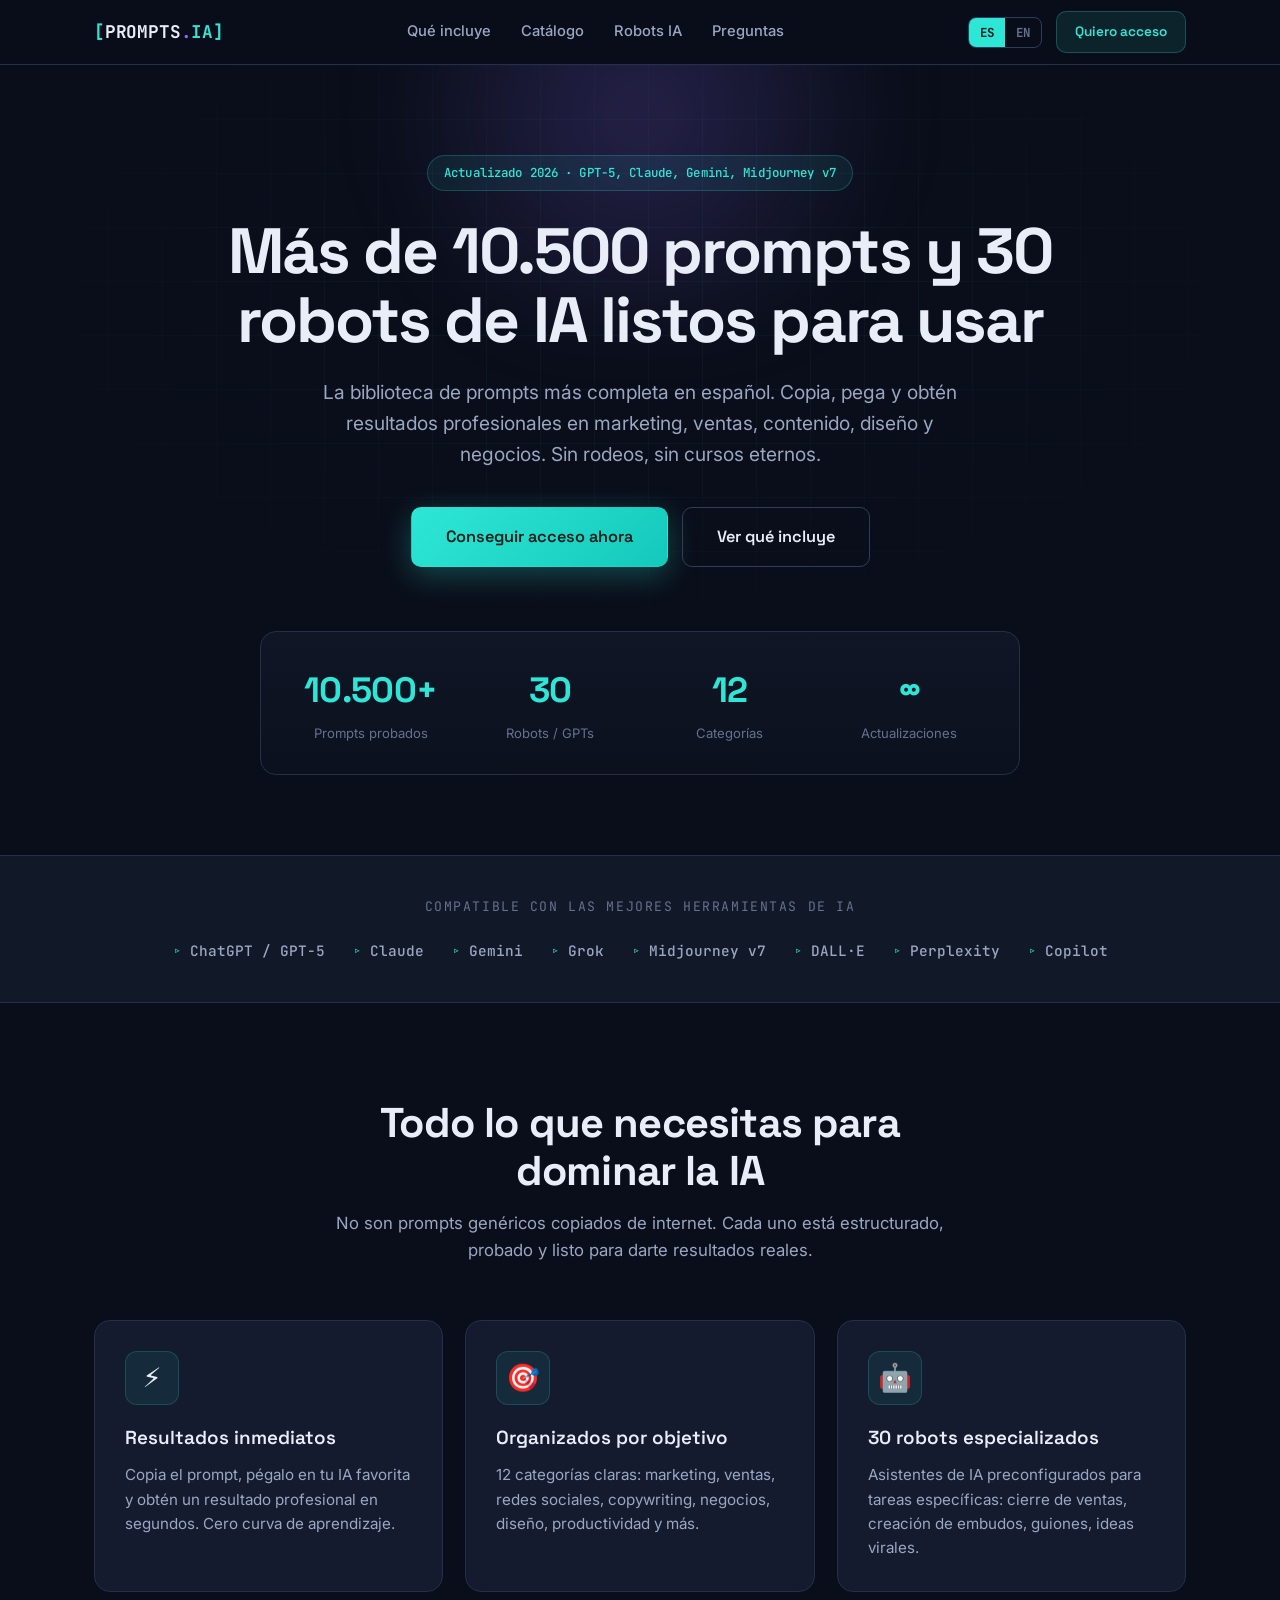
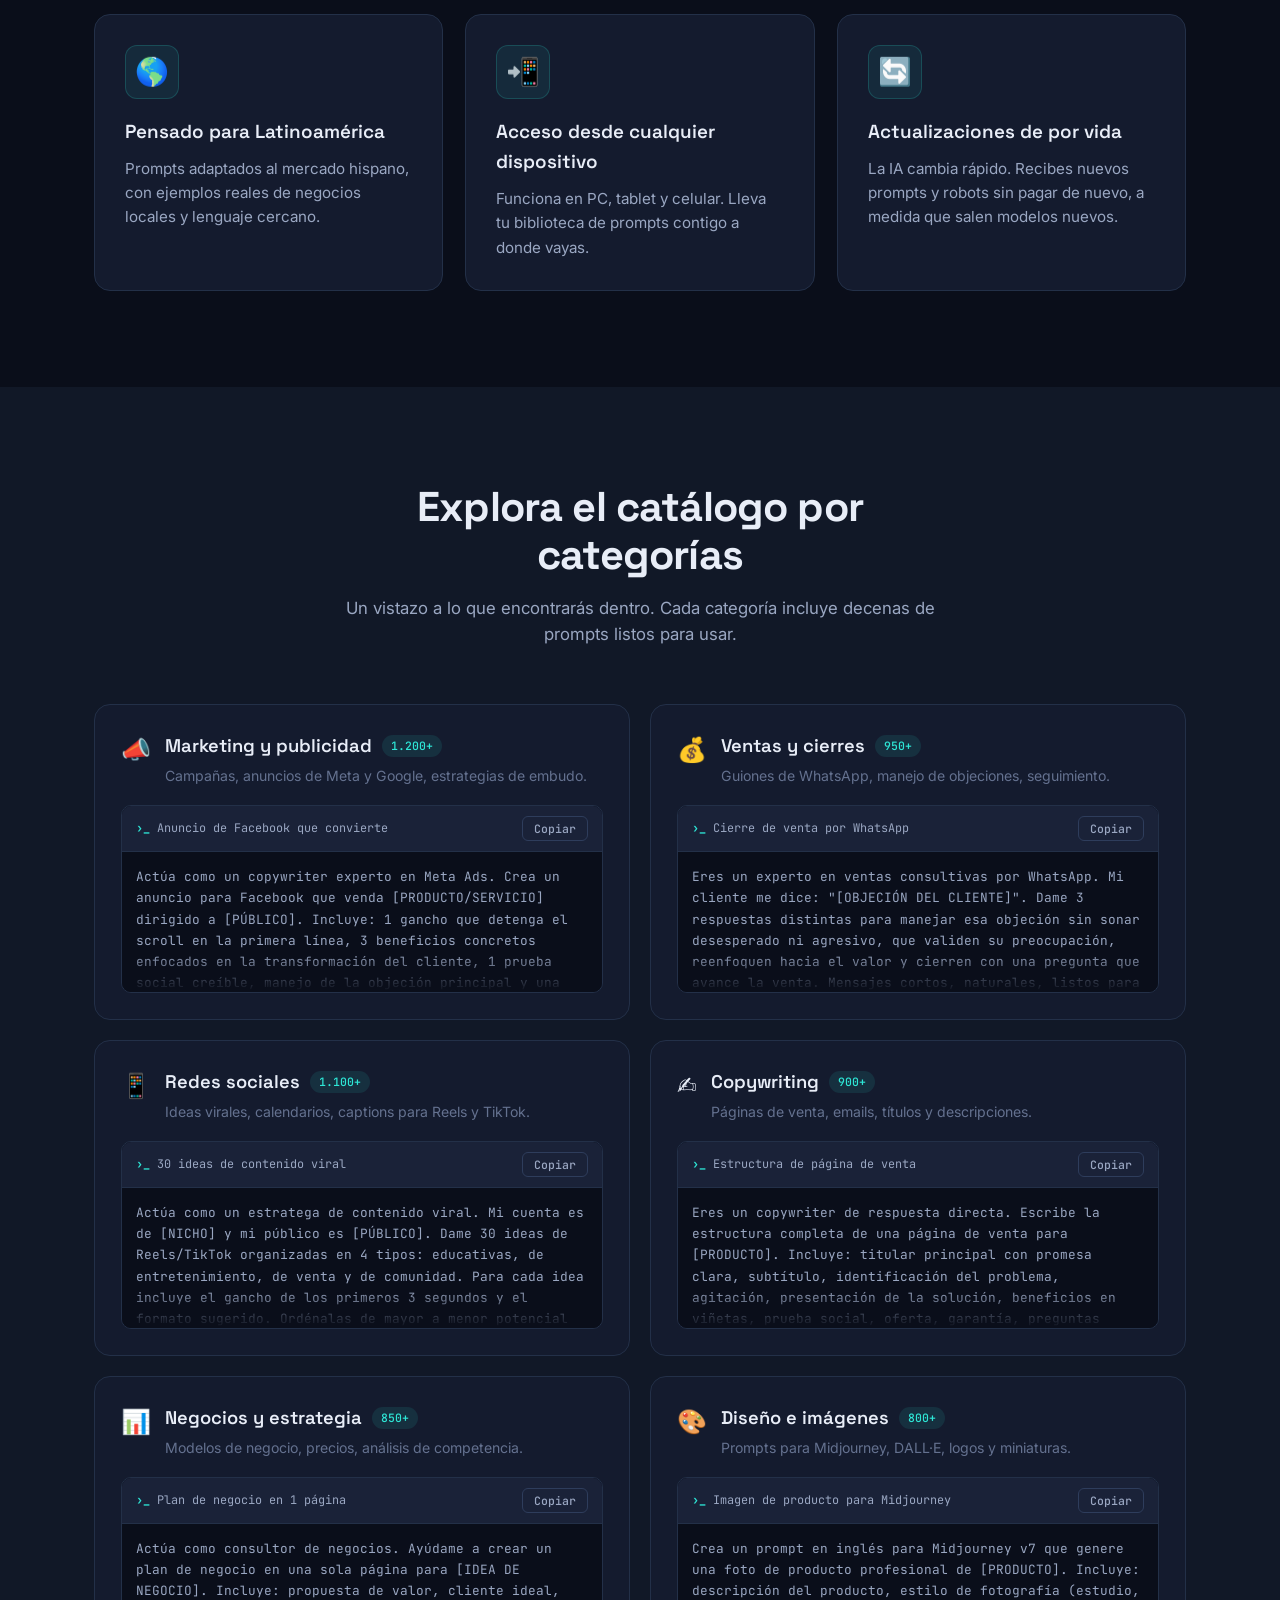
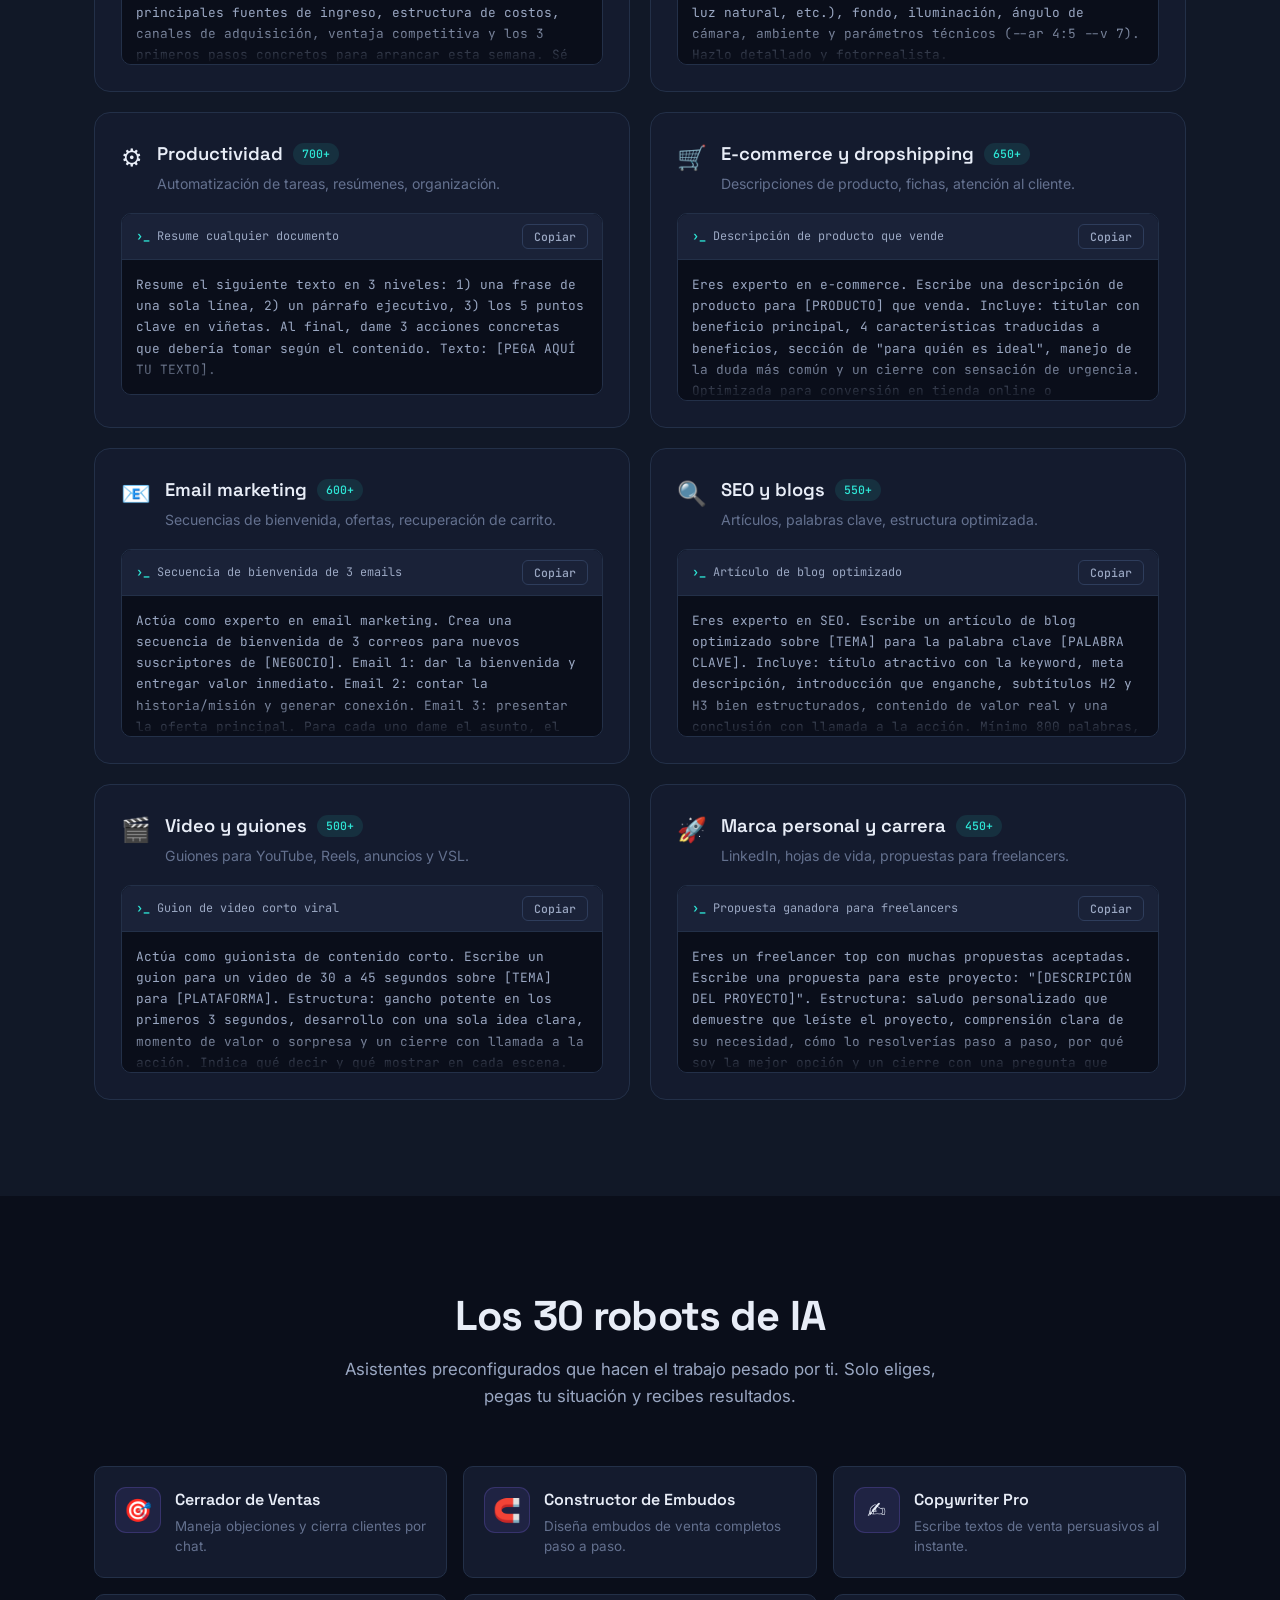
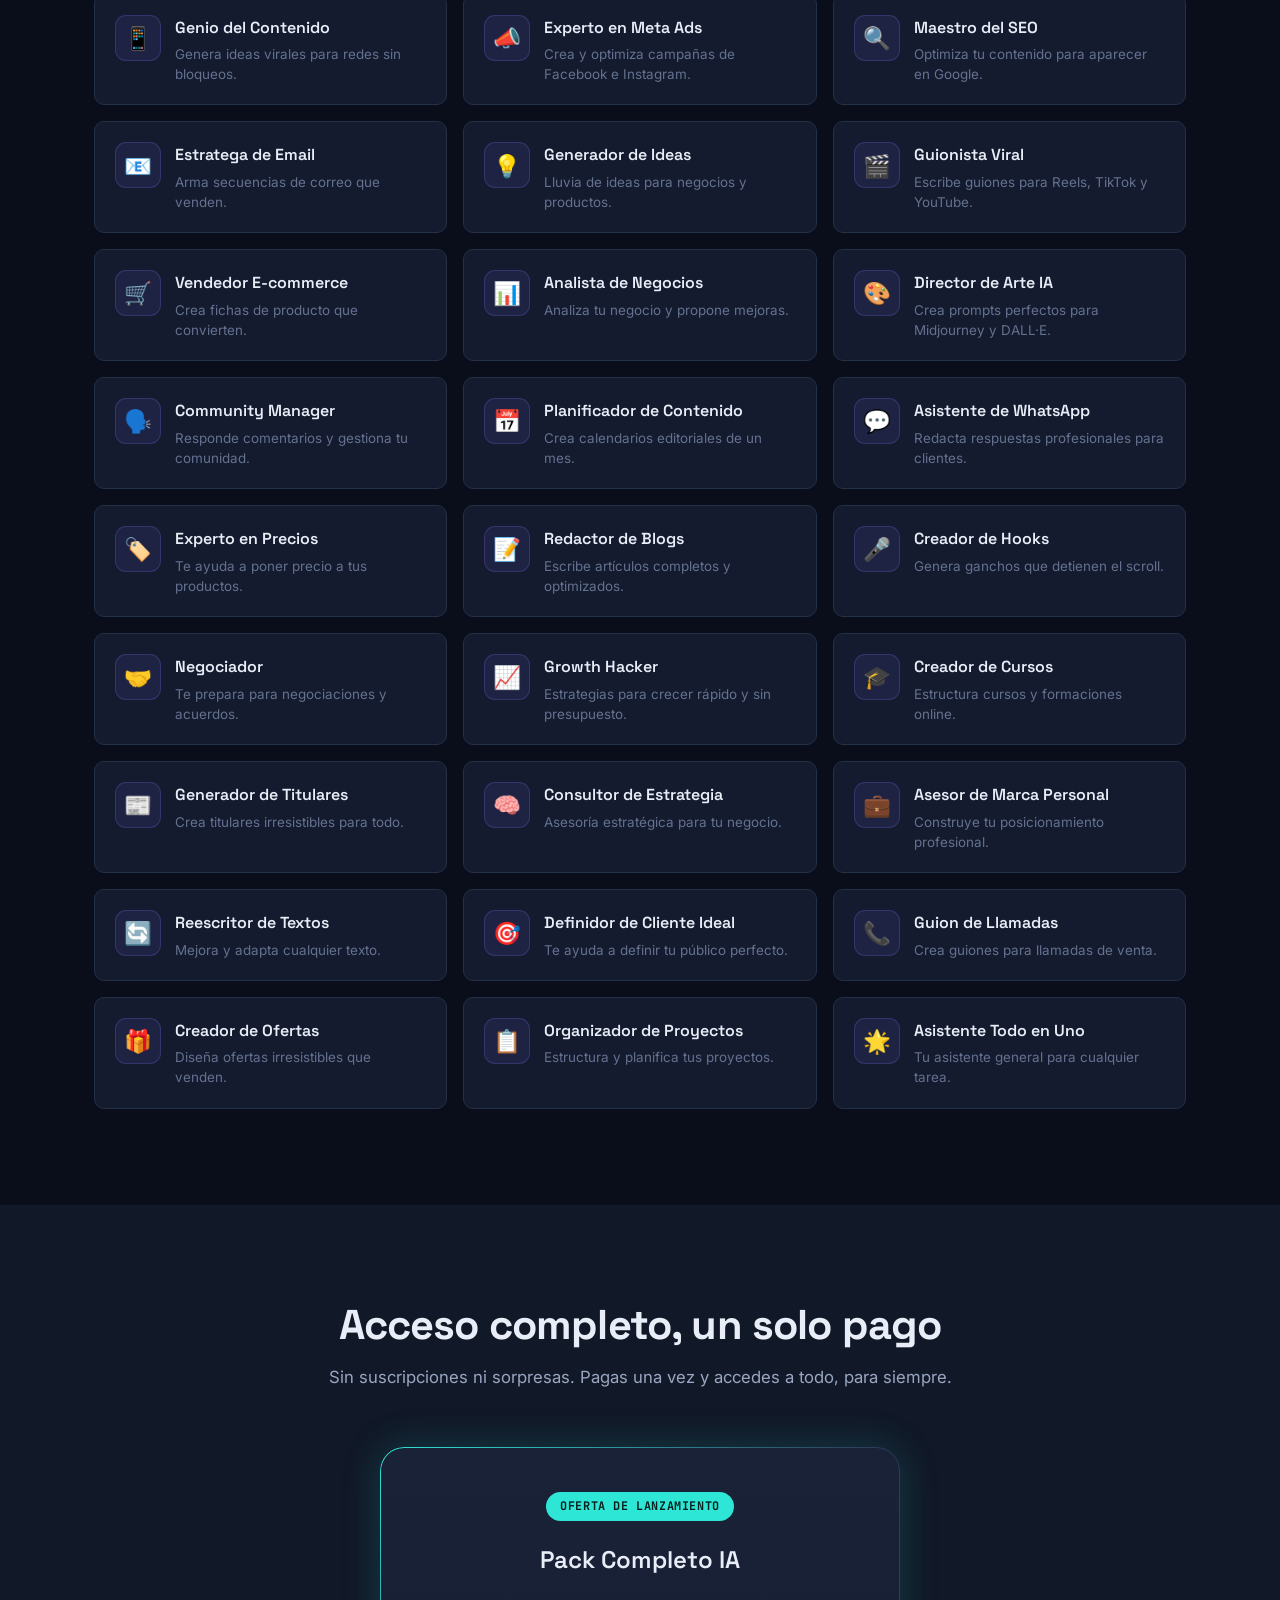
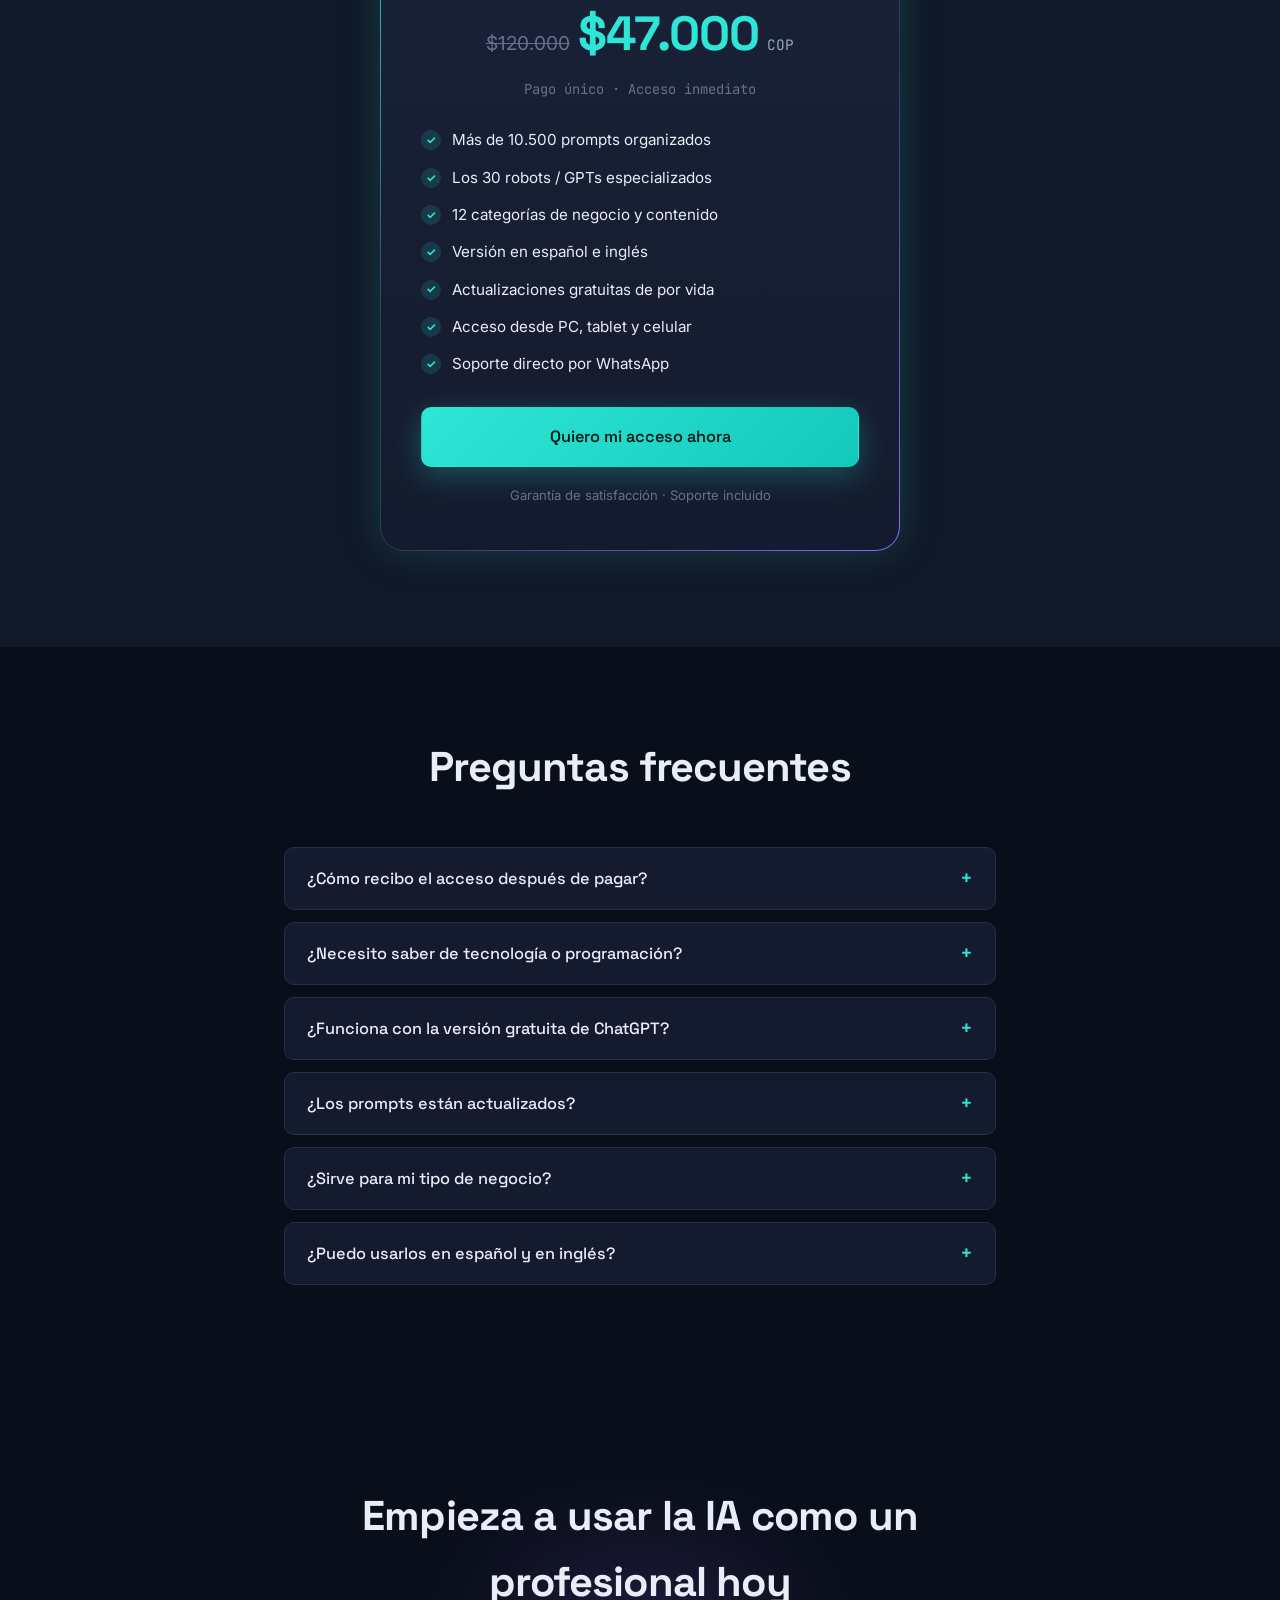
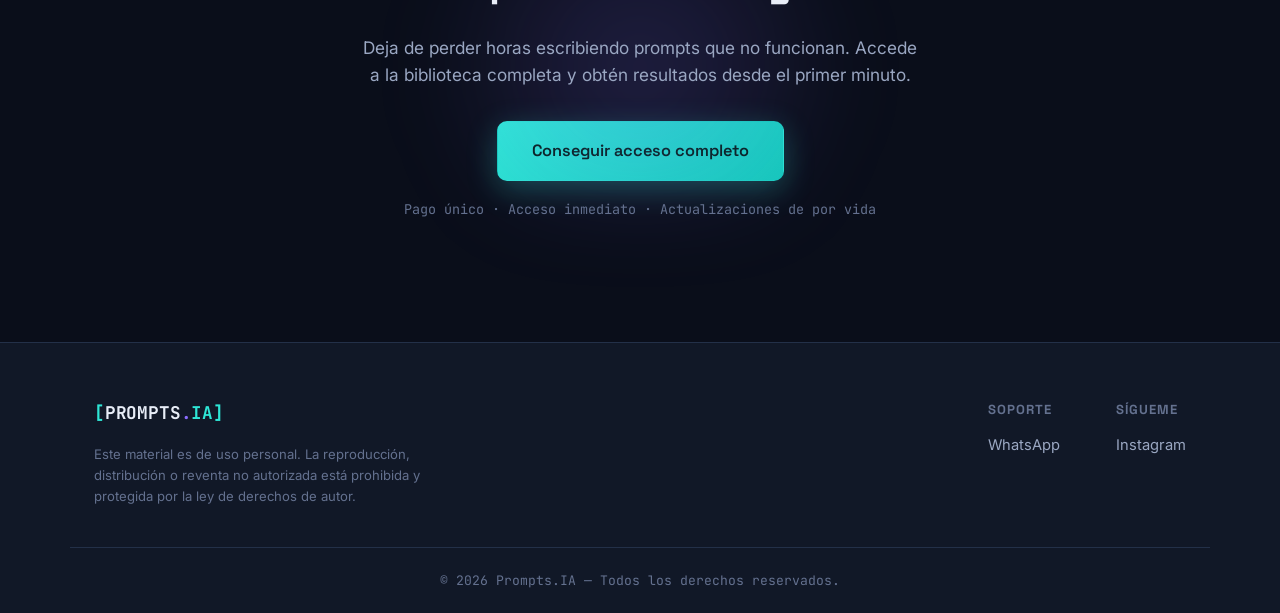
==== index.html @ 56ca68fe "Add files via upload" ====
<!DOCTYPE html>
<html lang="es">
<head>
  <meta charset="UTF-8" />
  <meta name="viewport" content="width=device-width, initial-scale=1.0" />
  <title>+10.500 Prompts + 30 Robots de IA | Biblioteca completa</title>
  <meta name="description" content="La biblioteca de prompts de IA más completa en español. Más de 10.500 prompts y 30 robots listos para usar en ChatGPT, Claude, Gemini y más. Actualizado 2026." />
  <link rel="preconnect" href="https://fonts.googleapis.com">
  <link rel="preconnect" href="https://fonts.gstatic.com" crossorigin>
  <link href="https://fonts.googleapis.com/css2?family=Space+Grotesk:wght@400;500;600;700&family=JetBrains+Mono:wght@400;500;700&family=Inter:wght@400;500;600&display=swap" rel="stylesheet">
  <link rel="stylesheet" href="styles.css" />
</head>
<body>

  <!-- ====== HEADER ====== -->
  <header class="site-header" id="top">
    <div class="container header-inner">
      <a href="#top" class="logo">
        <span class="logo-bracket">[</span><span class="logo-text">PROMPTS</span><span class="logo-dot">.</span><span class="logo-ai">IA</span><span class="logo-bracket">]</span>
      </a>
      <nav class="main-nav" id="mainNav">
        <a href="#benefits" data-i18n="nav.benefits"></a>
        <a href="#catalog" data-i18n="nav.catalog"></a>
        <a href="#robots" data-i18n="nav.robots"></a>
        <a href="#faq" data-i18n="nav.faq"></a>
      </nav>
      <div class="header-actions">
        <div class="lang-switch" id="langSwitch">
          <button data-lang="es" class="active">ES</button>
          <button data-lang="en">EN</button>
        </div>
        <a href="#pricing" class="btn btn-sm" data-i18n="nav.cta"></a>
        <button class="menu-toggle" id="menuToggle" aria-label="Menu">
          <span></span><span></span><span></span>
        </button>
      </div>
    </div>
  </header>

  <!-- ====== HERO ====== -->
  <section class="hero">
    <div class="hero-grid-bg"></div>
    <div class="container hero-inner">
      <span class="badge" data-i18n="hero.badge"></span>
      <h1 class="hero-title" data-i18n="hero.title"></h1>
      <p class="hero-subtitle" data-i18n="hero.subtitle"></p>
      <div class="hero-cta">
        <a href="#pricing" class="btn btn-primary btn-lg" data-i18n="hero.ctaPrimary"></a>
        <a href="#benefits" class="btn btn-ghost btn-lg" data-i18n="hero.ctaSecondary"></a>
      </div>
      <div class="hero-stats">
        <div class="stat"><span class="stat-num" data-i18n="hero.stat1num"></span><span class="stat-label" data-i18n="hero.stat1label"></span></div>
        <div class="stat"><span class="stat-num" data-i18n="hero.stat2num"></span><span class="stat-label" data-i18n="hero.stat2label"></span></div>
        <div class="stat"><span class="stat-num" data-i18n="hero.stat3num"></span><span class="stat-label" data-i18n="hero.stat3label"></span></div>
        <div class="stat"><span class="stat-num" data-i18n="hero.stat4num"></span><span class="stat-label" data-i18n="hero.stat4label"></span></div>
      </div>
    </div>
  </section>

  <!-- ====== TRUST / TOOLS ====== -->
  <section class="trust">
    <div class="container">
      <p class="trust-title" data-i18n="trust.title"></p>
      <div class="trust-marquee" id="trustTools"></div>
    </div>
  </section>

  <!-- ====== BENEFITS ====== -->
  <section class="benefits section" id="benefits">
    <div class="container">
      <div class="section-head">
        <h2 data-i18n="benefits.title"></h2>
        <p data-i18n="benefits.subtitle"></p>
      </div>
      <div class="benefits-grid" id="benefitsGrid"></div>
    </div>
  </section>

  <!-- ====== CATALOG ====== -->
  <section class="catalog section" id="catalog">
    <div class="container">
      <div class="section-head">
        <h2 data-i18n="catalog.title"></h2>
        <p data-i18n="catalog.subtitle"></p>
      </div>
      <div class="catalog-grid" id="catalogGrid"></div>
    </div>
  </section>

  <!-- ====== ROBOTS ====== -->
  <section class="robots section" id="robots">
    <div class="container">
      <div class="section-head">
        <h2 data-i18n="robots.title"></h2>
        <p data-i18n="robots.subtitle"></p>
      </div>
      <div class="robots-grid" id="robotsGrid"></div>
    </div>
  </section>

  <!-- ====== PRICING ====== -->
  <section class="pricing section" id="pricing">
    <div class="container">
      <div class="section-head">
        <h2 data-i18n="pricing.title"></h2>
        <p data-i18n="pricing.subtitle"></p>
      </div>
      <div class="price-card">
        <span class="price-badge" data-i18n="pricing.badge"></span>
        <h3 class="price-plan" data-i18n="pricing.planName"></h3>
        <div class="price-amount">
          <span class="price-old" data-i18n="pricing.priceOld"></span>
          <span class="price-now" data-i18n="pricing.price"></span>
          <span class="price-currency" data-i18n="pricing.currency"></span>
        </div>
        <p class="price-note" data-i18n="pricing.priceNote"></p>
        <ul class="price-features" id="priceFeatures"></ul>
        <a href="#" class="btn btn-primary btn-lg btn-block" id="buyButton" data-i18n="pricing.cta"></a>
        <p class="price-guarantee" data-i18n="pricing.guarantee"></p>
      </div>
    </div>
  </section>

  <!-- ====== FAQ ====== -->
  <section class="faq section" id="faq">
    <div class="container container-narrow">
      <div class="section-head">
        <h2 data-i18n="faq.title"></h2>
      </div>
      <div class="faq-list" id="faqList"></div>
    </div>
  </section>

  <!-- ====== FINAL CTA ====== -->
  <section class="final-cta">
    <div class="container container-narrow">
      <h2 data-i18n="finalCta.title"></h2>
      <p data-i18n="finalCta.subtitle"></p>
      <a href="#" class="btn btn-primary btn-lg" id="buyButton2" data-i18n="finalCta.button"></a>
      <p class="final-note" data-i18n="finalCta.note"></p>
    </div>
  </section>

  <!-- ====== FOOTER ====== -->
  <footer class="site-footer">
    <div class="container footer-inner">
      <div class="footer-brand">
        <span class="logo"><span class="logo-bracket">[</span><span class="logo-text">PROMPTS</span><span class="logo-dot">.</span><span class="logo-ai">IA</span><span class="logo-bracket">]</span></span>
        <p class="footer-legal" data-i18n="footer.legal"></p>
      </div>
      <div class="footer-links">
        <div>
          <h4 data-i18n="footer.support"></h4>
          <a href="https://wa.me/573189562677" target="_blank" rel="noopener">WhatsApp</a>
        </div>
        <div>
          <h4 data-i18n="footer.follow"></h4>
          <a href="https://instagram.com/" target="_blank" rel="noopener">Instagram</a>
        </div>
      </div>
    </div>
    <div class="footer-bottom container">
      <span>© <span id="year"></span> Prompts.IA — <span data-i18n="footer.rights"></span></span>
    </div>
  </footer>

  <!-- ====== STICKY MOBILE CTA ====== -->
  <a href="#pricing" class="sticky-cta" data-i18n="nav.cta"></a>

  <!-- ====== TOAST ====== -->
  <div class="toast" id="toast"></div>

  <script src="data.js"></script>
  <script src="app.js"></script>
</body>
</html>
---- styles.css ----
/* =========================================================
   PROMPTS.IA — Estilos
   Identidad: consola de IA, azul-noche profundo,
   acento cian eléctrico + violeta, tipografía mono de acento
   ========================================================= */

:root{
  --bg:        #0a0e1a;
  --bg-2:      #111827;
  --bg-card:   #141b2e;
  --bg-card-2: #1a2238;
  --border:    #233048;
  --border-2:  #2e3d5c;
  --text:      #e8edf7;
  --text-dim:  #9aa7c2;
  --text-mute: #64718f;
  --cyan:      #2ee6d6;
  --cyan-2:    #14c9bb;
  --violet:    #8b6cff;
  --violet-2:  #6f4dff;
  --glow:      0 0 40px rgba(46,230,214,.18);
  --radius:    16px;
  --radius-sm: 10px;
  --maxw:      1140px;
  --font-display: 'Space Grotesk', system-ui, sans-serif;
  --font-mono: 'JetBrains Mono', ui-monospace, monospace;
  --font-body: 'Inter', system-ui, sans-serif;
}

*{ box-sizing:border-box; margin:0; padding:0; }

html{ scroll-behavior:smooth; }

body{
  font-family:var(--font-body);
  background:var(--bg);
  color:var(--text);
  line-height:1.6;
  -webkit-font-smoothing:antialiased;
  overflow-x:hidden;
}

.container{
  max-width:var(--maxw);
  margin:0 auto;
  padding:0 24px;
}
.container-narrow{ max-width:760px; }

.section{ padding:96px 0; }

.section-head{ text-align:center; max-width:640px; margin:0 auto 56px; }
.section-head h2{
  font-family:var(--font-display);
  font-size:clamp(1.7rem,4vw,2.6rem);
  font-weight:700;
  line-height:1.15;
  letter-spacing:-.02em;
  margin-bottom:16px;
}
.section-head p{ color:var(--text-dim); font-size:1.05rem; }

/* ---------- Buttons ---------- */
.btn{
  display:inline-flex; align-items:center; justify-content:center; gap:8px;
  font-family:var(--font-display);
  font-weight:600;
  font-size:.95rem;
  padding:13px 24px;
  border-radius:var(--radius-sm);
  border:1px solid transparent;
  cursor:pointer;
  text-decoration:none;
  transition:transform .15s ease, box-shadow .2s ease, background .2s ease, border-color .2s;
  white-space:nowrap;
}
.btn-primary{
  background:linear-gradient(135deg,var(--cyan) 0%,var(--cyan-2) 100%);
  color:#04201d;
  box-shadow:0 8px 30px rgba(46,230,214,.28);
}
.btn-primary:hover{ transform:translateY(-2px); box-shadow:0 12px 38px rgba(46,230,214,.42); }
.btn-ghost{
  background:transparent; color:var(--text); border-color:var(--border-2);
}
.btn-ghost:hover{ border-color:var(--cyan); color:var(--cyan); }
.btn-sm{ padding:9px 18px; font-size:.85rem; background:rgba(46,230,214,.1); color:var(--cyan); border:1px solid rgba(46,230,214,.25); }
.btn-sm:hover{ background:rgba(46,230,214,.18); }
.btn-lg{ padding:16px 34px; font-size:1.02rem; }
.btn-block{ width:100%; }

/* ---------- Header ---------- */
.site-header{
  position:sticky; top:0; z-index:100;
  background:rgba(10,14,26,.82);
  backdrop-filter:blur(14px);
  border-bottom:1px solid var(--border);
}
.header-inner{ display:flex; align-items:center; justify-content:space-between; height:64px; }
.logo{
  font-family:var(--font-mono);
  font-weight:700; font-size:1.1rem; text-decoration:none;
  letter-spacing:-.01em; display:inline-flex; align-items:center;
}
.logo-bracket{ color:var(--cyan); }
.logo-text{ color:var(--text); }
.logo-dot{ color:var(--violet); }
.logo-ai{ color:var(--cyan); }

.main-nav{ display:flex; gap:30px; }
.main-nav a{
  color:var(--text-dim); text-decoration:none; font-size:.92rem; font-weight:500;
  transition:color .15s;
}
.main-nav a:hover{ color:var(--cyan); }

.header-actions{ display:flex; align-items:center; gap:14px; }
.lang-switch{
  display:flex; border:1px solid var(--border-2); border-radius:8px; overflow:hidden;
  font-family:var(--font-mono);
}
.lang-switch button{
  background:transparent; color:var(--text-mute); border:none; cursor:pointer;
  padding:6px 11px; font-size:.78rem; font-weight:700; font-family:inherit;
  transition:all .15s;
}
.lang-switch button.active{ background:var(--cyan); color:#04201d; }

.menu-toggle{ display:none; flex-direction:column; gap:4px; background:none; border:none; cursor:pointer; padding:6px; }
.menu-toggle span{ width:22px; height:2px; background:var(--text); border-radius:2px; transition:.2s; }

/* ---------- Hero ---------- */
.hero{ position:relative; padding:90px 0 80px; overflow:hidden; }
.hero-grid-bg{
  position:absolute; inset:0;
  background-image:
    linear-gradient(rgba(46,230,214,.045) 1px, transparent 1px),
    linear-gradient(90deg, rgba(46,230,214,.045) 1px, transparent 1px);
  background-size:54px 54px;
  -webkit-mask-image:radial-gradient(ellipse 70% 60% at 50% 30%, #000 30%, transparent 75%);
  mask-image:radial-gradient(ellipse 70% 60% at 50% 30%, #000 30%, transparent 75%);
  pointer-events:none;
}
.hero::before{
  content:''; position:absolute; top:-160px; left:50%; transform:translateX(-50%);
  width:680px; height:420px;
  background:radial-gradient(circle, rgba(139,108,255,.22), transparent 65%);
  filter:blur(40px); pointer-events:none;
}
.hero-inner{ position:relative; text-align:center; }
.badge{
  display:inline-block;
  font-family:var(--font-mono);
  font-size:.78rem; font-weight:500;
  color:var(--cyan);
  background:rgba(46,230,214,.08);
  border:1px solid rgba(46,230,214,.22);
  padding:7px 16px; border-radius:100px;
  margin-bottom:26px; letter-spacing:.01em;
}
.hero-title{
  font-family:var(--font-display);
  font-size:clamp(2.1rem,6vw,4rem);
  font-weight:700; line-height:1.08; letter-spacing:-.03em;
  max-width:880px; margin:0 auto 22px;
}
.hero-subtitle{
  font-size:clamp(1rem,2vw,1.2rem);
  color:var(--text-dim); max-width:640px; margin:0 auto 38px;
}
.hero-cta{ display:flex; gap:14px; justify-content:center; flex-wrap:wrap; margin-bottom:64px; }

.hero-stats{
  display:grid; grid-template-columns:repeat(4,1fr); gap:20px;
  max-width:760px; margin:0 auto;
  padding:30px; border:1px solid var(--border);
  border-radius:var(--radius);
  background:linear-gradient(180deg, rgba(20,27,46,.6), rgba(20,27,46,.2));
}
.stat{ display:flex; flex-direction:column; align-items:center; gap:4px; }
.stat-num{
  font-family:var(--font-display); font-size:clamp(1.6rem,4vw,2.2rem);
  font-weight:700; color:var(--cyan); letter-spacing:-.02em;
}
.stat-label{ font-size:.82rem; color:var(--text-mute); text-align:center; }

/* ---------- Trust ---------- */
.trust{ padding:40px 0; border-top:1px solid var(--border); border-bottom:1px solid var(--border); background:var(--bg-2); }
.trust-title{ text-align:center; color:var(--text-mute); font-size:.82rem; font-family:var(--font-mono); text-transform:uppercase; letter-spacing:.12em; margin-bottom:22px; }
.trust-marquee{ display:flex; flex-wrap:wrap; justify-content:center; gap:14px 28px; }
.trust-tool{
  font-family:var(--font-mono); font-size:.9rem; color:var(--text-dim);
  display:flex; align-items:center; gap:8px; font-weight:500;
}
.trust-tool::before{ content:'▹'; color:var(--cyan); }

/* ---------- Benefits ---------- */
.benefits-grid{ display:grid; grid-template-columns:repeat(3,1fr); gap:22px; }
.benefit-card{
  background:var(--bg-card);
  border:1px solid var(--border);
  border-radius:var(--radius);
  padding:30px;
  transition:transform .2s ease, border-color .2s ease;
}
.benefit-card:hover{ transform:translateY(-4px); border-color:var(--border-2); }
.benefit-icon{
  font-size:1.7rem; width:54px; height:54px; display:flex; align-items:center; justify-content:center;
  background:rgba(46,230,214,.08); border:1px solid rgba(46,230,214,.18);
  border-radius:12px; margin-bottom:18px;
}
.benefit-card h3{ font-family:var(--font-display); font-size:1.18rem; font-weight:600; margin-bottom:10px; }
.benefit-card p{ color:var(--text-dim); font-size:.95rem; }

/* ---------- Catalog ---------- */
.catalog{ background:var(--bg-2); }
.catalog-grid{ display:grid; grid-template-columns:repeat(2,1fr); gap:20px; }
.cat-card{
  background:var(--bg-card);
  border:1px solid var(--border);
  border-radius:var(--radius);
  padding:26px;
  transition:border-color .2s;
}
.cat-card:hover{ border-color:var(--border-2); }
.cat-head{ display:flex; align-items:flex-start; gap:14px; margin-bottom:18px; }
.cat-icon{ font-size:1.5rem; flex-shrink:0; }
.cat-title-wrap{ flex:1; }
.cat-name{ font-family:var(--font-display); font-size:1.15rem; font-weight:600; display:flex; align-items:center; gap:10px; flex-wrap:wrap; }
.cat-count{
  font-family:var(--font-mono); font-size:.72rem; color:var(--cyan);
  background:rgba(46,230,214,.1); padding:2px 9px; border-radius:100px; font-weight:500;
}
.cat-desc{ color:var(--text-mute); font-size:.88rem; margin-top:4px; }

.cat-sample{
  background:var(--bg); border:1px solid var(--border);
  border-radius:var(--radius-sm); overflow:hidden;
}
.cat-sample-head{
  display:flex; align-items:center; justify-content:space-between;
  padding:10px 14px; border-bottom:1px solid var(--border);
  background:var(--bg-card-2);
}
.cat-sample-label{ font-family:var(--font-mono); font-size:.74rem; color:var(--text-dim); display:flex; align-items:center; gap:7px; }
.cat-sample-label::before{ content:'›_'; color:var(--cyan); font-weight:700; }
.copy-btn{
  font-family:var(--font-mono); font-size:.72rem; font-weight:500;
  background:transparent; border:1px solid var(--border-2); color:var(--text-dim);
  padding:4px 11px; border-radius:6px; cursor:pointer; transition:all .15s;
}
.copy-btn:hover{ border-color:var(--cyan); color:var(--cyan); }
.copy-btn.copied{ background:var(--cyan); color:#04201d; border-color:var(--cyan); }
.cat-sample-prompt{
  padding:14px; font-family:var(--font-mono); font-size:.8rem; line-height:1.65;
  color:var(--text-dim); max-height:140px; overflow:hidden; position:relative;
}
.cat-sample-prompt::after{
  content:''; position:absolute; bottom:0; left:0; right:0; height:40px;
  background:linear-gradient(transparent, var(--bg));
}

/* ---------- Robots ---------- */
.robots-grid{ display:grid; grid-template-columns:repeat(3,1fr); gap:16px; }
.robot-card{
  background:var(--bg-card); border:1px solid var(--border);
  border-radius:var(--radius-sm); padding:20px;
  display:flex; gap:14px; align-items:flex-start;
  transition:transform .18s, border-color .2s;
}
.robot-card:hover{ transform:translateY(-3px); border-color:var(--violet); }
.robot-icon{
  font-size:1.4rem; width:46px; height:46px; flex-shrink:0;
  display:flex; align-items:center; justify-content:center;
  background:rgba(139,108,255,.1); border:1px solid rgba(139,108,255,.22);
  border-radius:11px;
}
.robot-info h4{ font-family:var(--font-display); font-size:1rem; font-weight:600; margin-bottom:4px; }
.robot-info p{ color:var(--text-mute); font-size:.84rem; line-height:1.5; }

/* ---------- Pricing ---------- */
.pricing{ background:var(--bg-2); }
.price-card{
  max-width:520px; margin:0 auto;
  background:linear-gradient(180deg, var(--bg-card-2), var(--bg-card));
  border:1px solid var(--border-2);
  border-radius:24px; padding:44px 40px;
  text-align:center; position:relative;
  box-shadow:var(--glow);
}
.price-card::before{
  content:''; position:absolute; inset:-1px; border-radius:24px; padding:1px;
  background:linear-gradient(135deg, var(--cyan), transparent 40%, transparent 60%, var(--violet));
  -webkit-mask:linear-gradient(#000 0 0) content-box, linear-gradient(#000 0 0);
  -webkit-mask-composite:xor; mask-composite:exclude; pointer-events:none;
}
.price-badge{
  display:inline-block; font-family:var(--font-mono); font-size:.74rem; font-weight:700;
  color:#04201d; background:var(--cyan); padding:5px 14px; border-radius:100px;
  margin-bottom:20px; text-transform:uppercase; letter-spacing:.05em;
}
.price-plan{ font-family:var(--font-display); font-size:1.5rem; font-weight:600; margin-bottom:16px; }
.price-amount{ display:flex; align-items:baseline; justify-content:center; gap:8px; margin-bottom:6px; flex-wrap:wrap; }
.price-old{ font-size:1.2rem; color:var(--text-mute); text-decoration:line-through; }
.price-now{ font-family:var(--font-display); font-size:3rem; font-weight:700; color:var(--cyan); letter-spacing:-.02em; }
.price-currency{ font-family:var(--font-mono); font-size:.9rem; color:var(--text-dim); }
.price-note{ color:var(--text-mute); font-size:.86rem; font-family:var(--font-mono); margin-bottom:28px; }
.price-features{ list-style:none; text-align:left; margin-bottom:30px; display:flex; flex-direction:column; gap:13px; }
.price-features li{ display:flex; align-items:flex-start; gap:11px; font-size:.95rem; color:var(--text); }
.price-features li::before{
  content:'✓'; flex-shrink:0; width:20px; height:20px; display:flex; align-items:center; justify-content:center;
  background:rgba(46,230,214,.14); color:var(--cyan); border-radius:50%; font-size:.72rem; font-weight:700; margin-top:2px;
}
.price-guarantee{ margin-top:18px; font-size:.82rem; color:var(--text-mute); }

/* ---------- FAQ ---------- */
.faq-item{
  border:1px solid var(--border); border-radius:var(--radius-sm);
  margin-bottom:12px; overflow:hidden; background:var(--bg-card);
}
.faq-q{
  width:100%; text-align:left; background:none; border:none; cursor:pointer;
  padding:20px 22px; font-family:var(--font-display); font-size:1.02rem; font-weight:500;
  color:var(--text); display:flex; align-items:center; justify-content:space-between; gap:16px;
}
.faq-q:hover{ color:var(--cyan); }
.faq-icon{ flex-shrink:0; color:var(--cyan); font-size:1.3rem; transition:transform .25s; line-height:1; }
.faq-item.open .faq-icon{ transform:rotate(45deg); }
.faq-a{ max-height:0; overflow:hidden; transition:max-height .3s ease; }
.faq-a-inner{ padding:0 22px 20px; color:var(--text-dim); font-size:.95rem; }

/* ---------- Final CTA ---------- */
.final-cta{ padding:90px 0; text-align:center; position:relative; overflow:hidden; }
.final-cta::before{
  content:''; position:absolute; top:50%; left:50%; transform:translate(-50%,-50%);
  width:600px; height:300px; background:radial-gradient(circle, rgba(139,108,255,.18), transparent 65%);
  filter:blur(40px); pointer-events:none;
}
.final-cta h2{ position:relative; font-family:var(--font-display); font-size:clamp(1.7rem,4vw,2.6rem); font-weight:700; letter-spacing:-.02em; margin-bottom:18px; }
.final-cta p{ position:relative; color:var(--text-dim); font-size:1.08rem; max-width:560px; margin:0 auto 32px; }
.final-note{ margin-top:18px !important; font-size:.84rem !important; color:var(--text-mute) !important; font-family:var(--font-mono); }

/* ---------- Footer ---------- */
.site-footer{ background:var(--bg-2); border-top:1px solid var(--border); padding:56px 0 0; }
.footer-inner{ display:flex; justify-content:space-between; gap:50px; flex-wrap:wrap; padding-bottom:40px; }
.footer-brand{ max-width:380px; }
.footer-brand .logo{ margin-bottom:16px; }
.footer-legal{ color:var(--text-mute); font-size:.82rem; line-height:1.6; }
.footer-links{ display:flex; gap:56px; }
.footer-links h4{ font-family:var(--font-display); font-size:.82rem; text-transform:uppercase; letter-spacing:.08em; color:var(--text-mute); margin-bottom:14px; }
.footer-links a{ display:block; color:var(--text-dim); text-decoration:none; font-size:.92rem; margin-bottom:8px; transition:color .15s; }
.footer-links a:hover{ color:var(--cyan); }
.footer-bottom{ border-top:1px solid var(--border); padding:22px 24px; color:var(--text-mute); font-size:.82rem; text-align:center; font-family:var(--font-mono); }

/* ---------- Sticky mobile CTA ---------- */
.sticky-cta{
  display:none; position:fixed; bottom:16px; left:16px; right:16px; z-index:90;
  background:linear-gradient(135deg,var(--cyan),var(--cyan-2)); color:#04201d;
  text-align:center; padding:15px; border-radius:12px; text-decoration:none;
  font-family:var(--font-display); font-weight:600; box-shadow:0 8px 30px rgba(46,230,214,.35);
}

/* ---------- Toast ---------- */
.toast{
  position:fixed; bottom:30px; left:50%; transform:translateX(-50%) translateY(20px);
  background:var(--cyan); color:#04201d; padding:12px 24px; border-radius:10px;
  font-weight:600; font-family:var(--font-display); font-size:.9rem;
  opacity:0; pointer-events:none; transition:all .25s ease; z-index:200;
  box-shadow:0 8px 30px rgba(46,230,214,.4);
}
.toast.show{ opacity:1; transform:translateX(-50%) translateY(0); }

/* ---------- Responsive ---------- */
@media (max-width:900px){
  .benefits-grid{ grid-template-columns:repeat(2,1fr); }
  .robots-grid{ grid-template-columns:repeat(2,1fr); }
}
@media (max-width:768px){
  .section{ padding:64px 0; }
  .main-nav{
    position:fixed; top:64px; left:0; right:0;
    background:var(--bg-2); border-bottom:1px solid var(--border);
    flex-direction:column; gap:0; padding:8px 0;
    transform:translateY(-120%); transition:transform .25s ease; z-index:99;
  }
  .main-nav.open{ transform:translateY(0); }
  .main-nav a{ padding:14px 24px; border-bottom:1px solid var(--border); }
  .menu-toggle{ display:flex; }
  .header-actions .btn-sm{ display:none; }
  .hero-stats{ grid-template-columns:repeat(2,1fr); gap:24px 16px; }
  .catalog-grid{ grid-template-columns:1fr; }
  .benefits-grid{ grid-template-columns:1fr; }
  .robots-grid{ grid-template-columns:1fr; }
  .sticky-cta{ display:block; }
  .price-card{ padding:36px 24px; }
  .footer-links{ gap:40px; }
}
@media (max-width:400px){
  .hero-stats{ grid-template-columns:1fr 1fr; }
}

@media (prefers-reduced-motion:reduce){
  *{ animation:none !important; transition:none !important; scroll-behavior:auto !important; }
}

:focus-visible{ outline:2px solid var(--cyan); outline-offset:3px; border-radius:4px; }
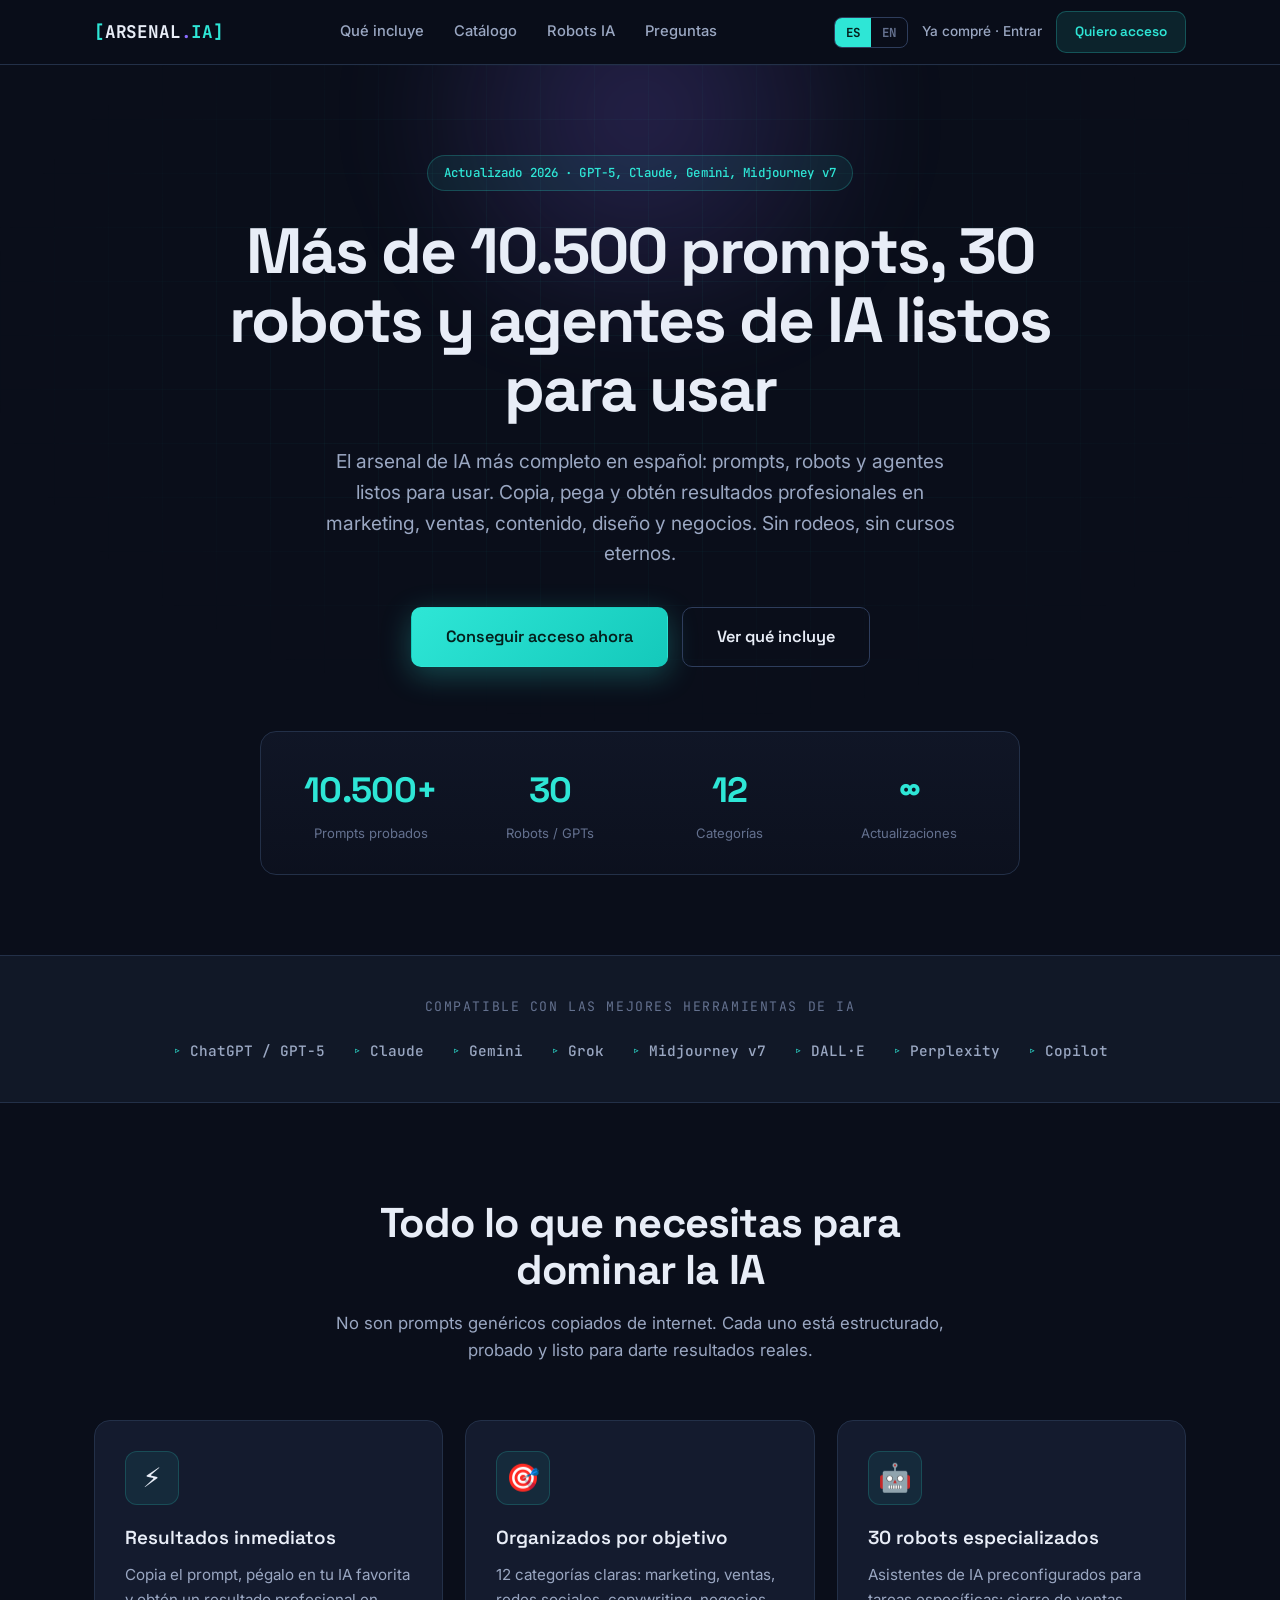
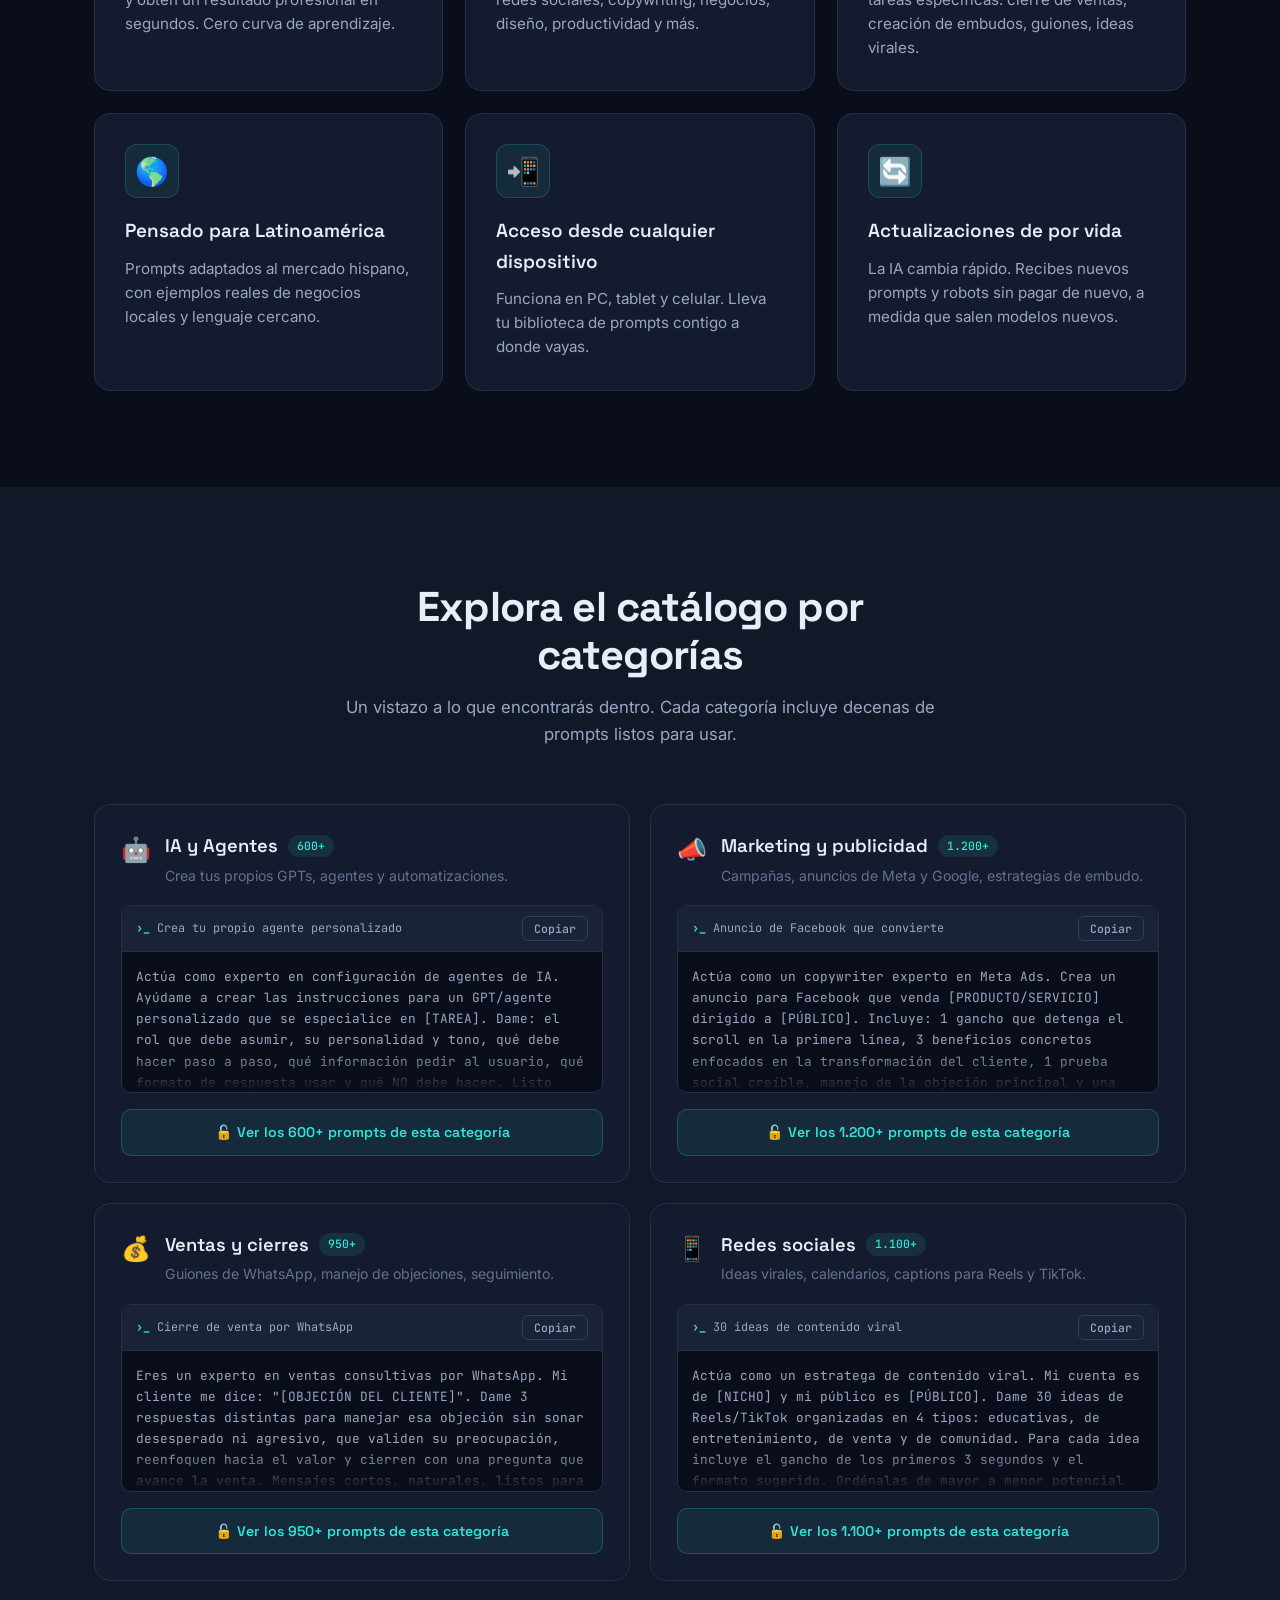
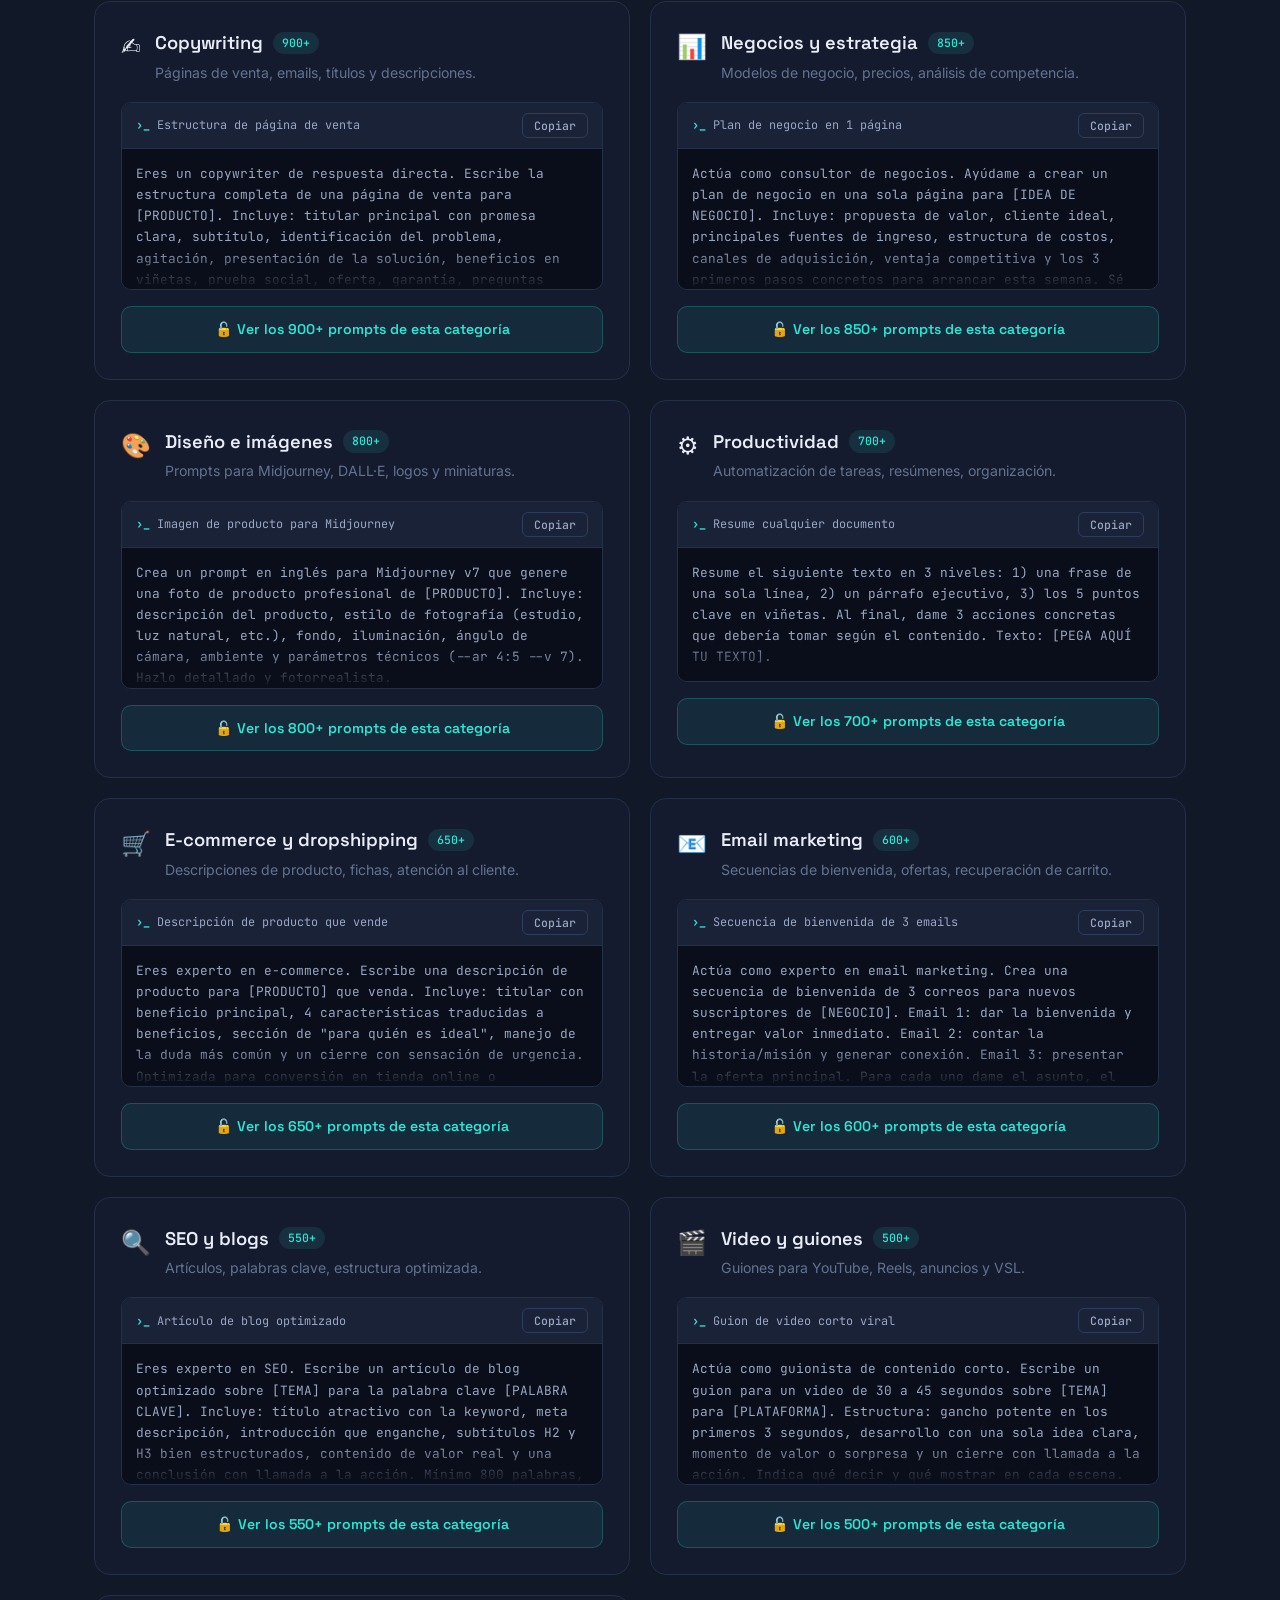
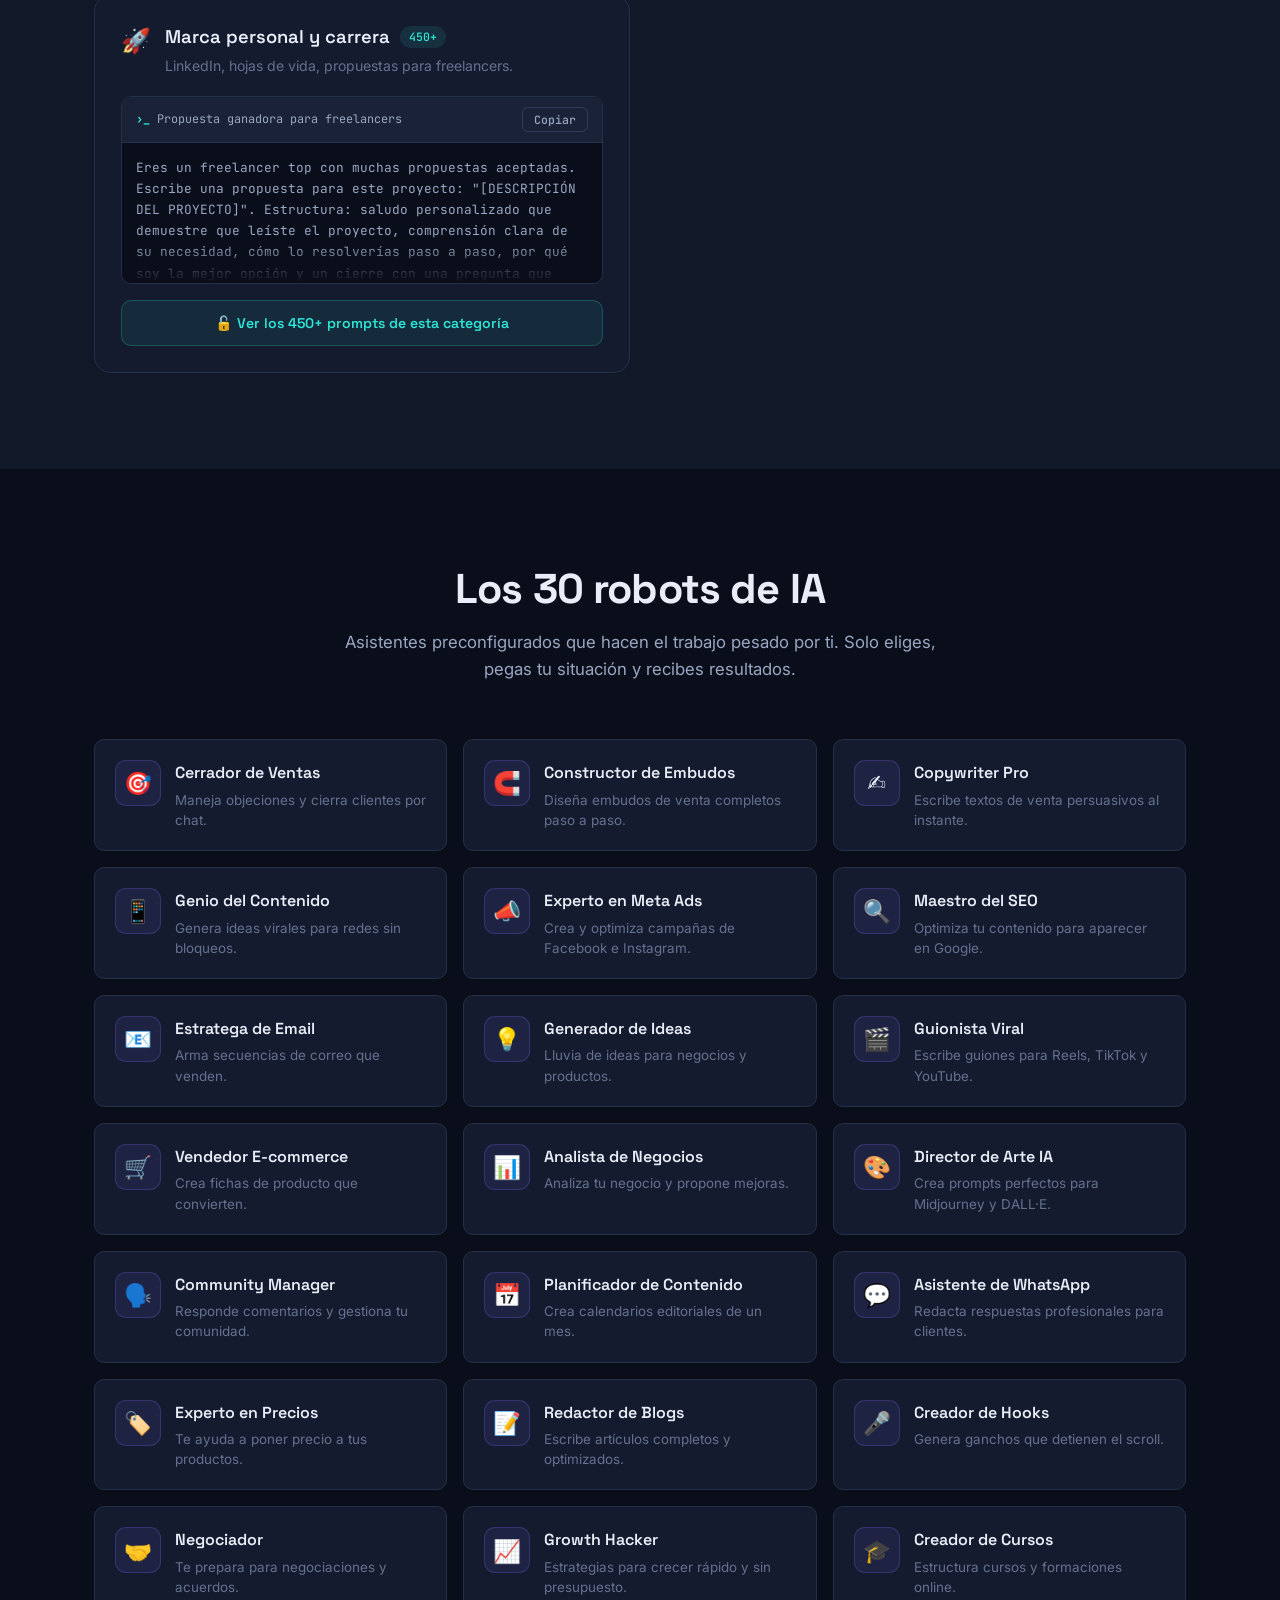
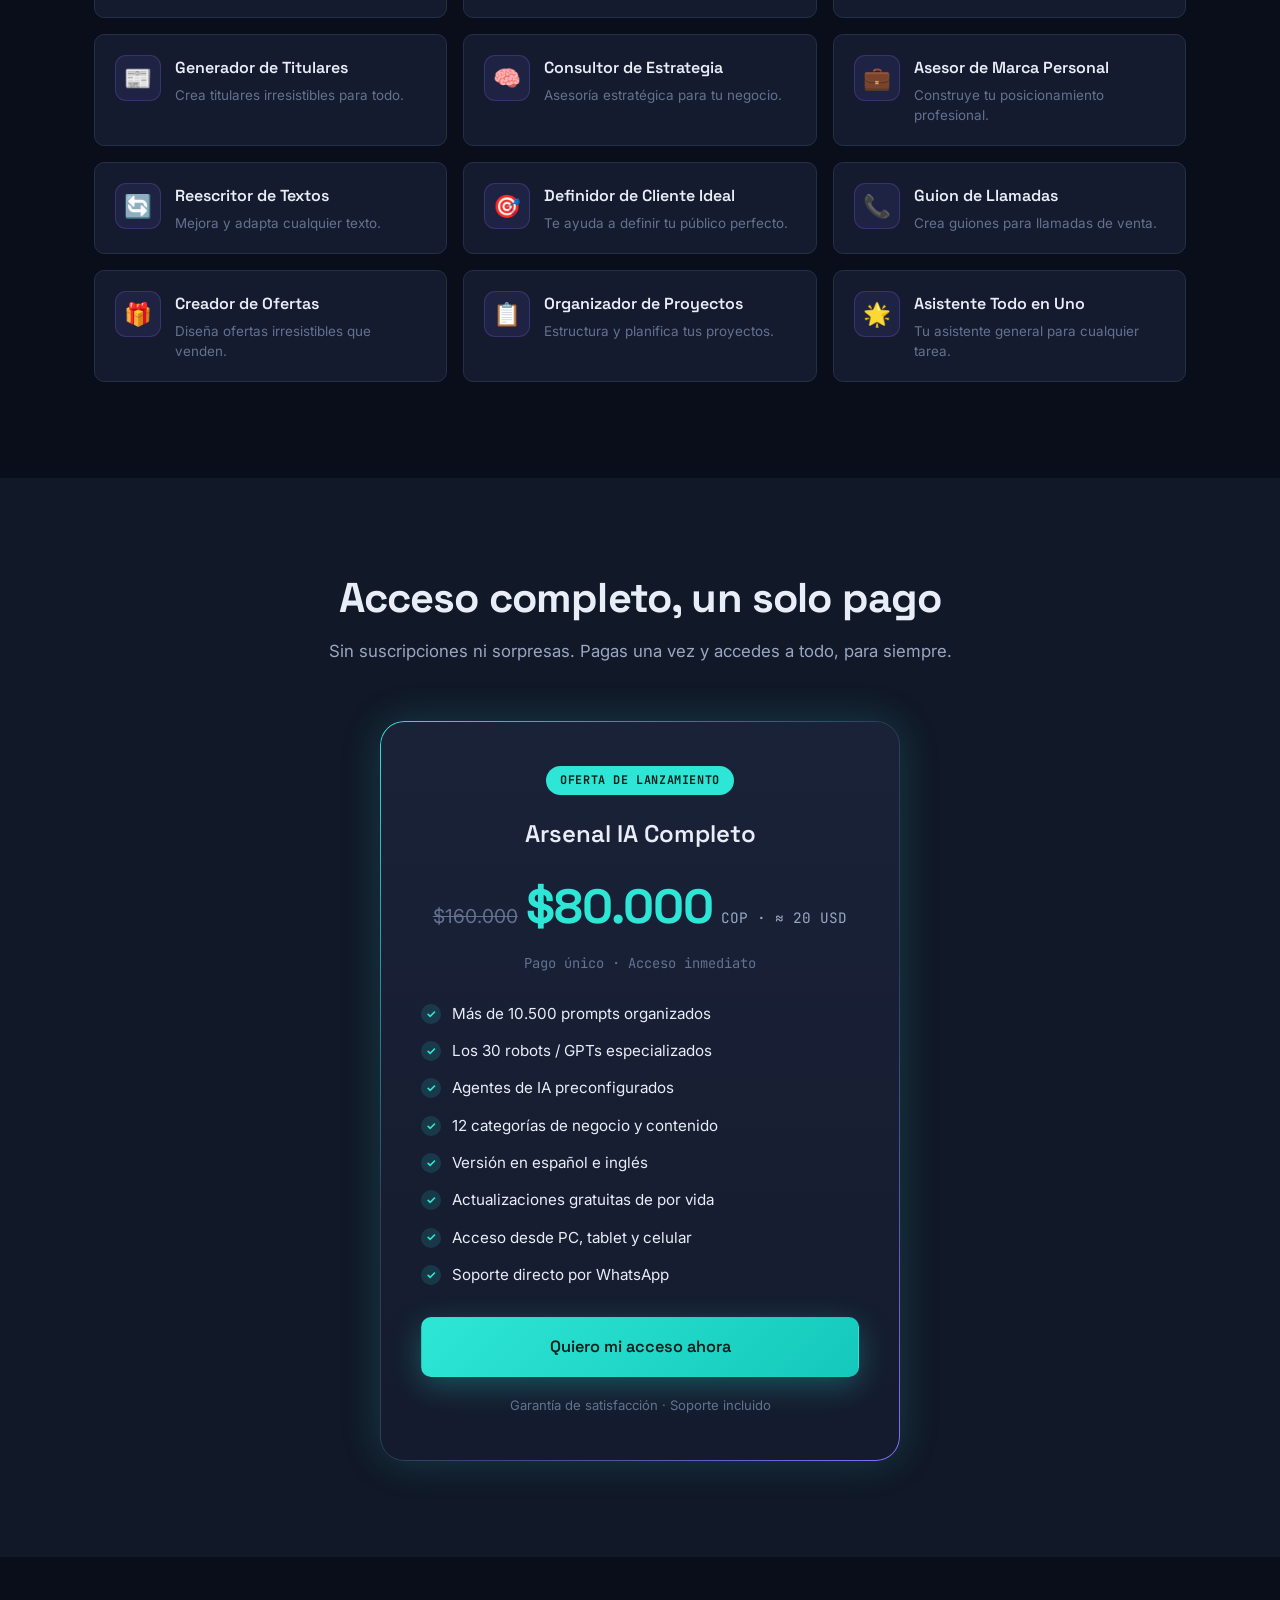
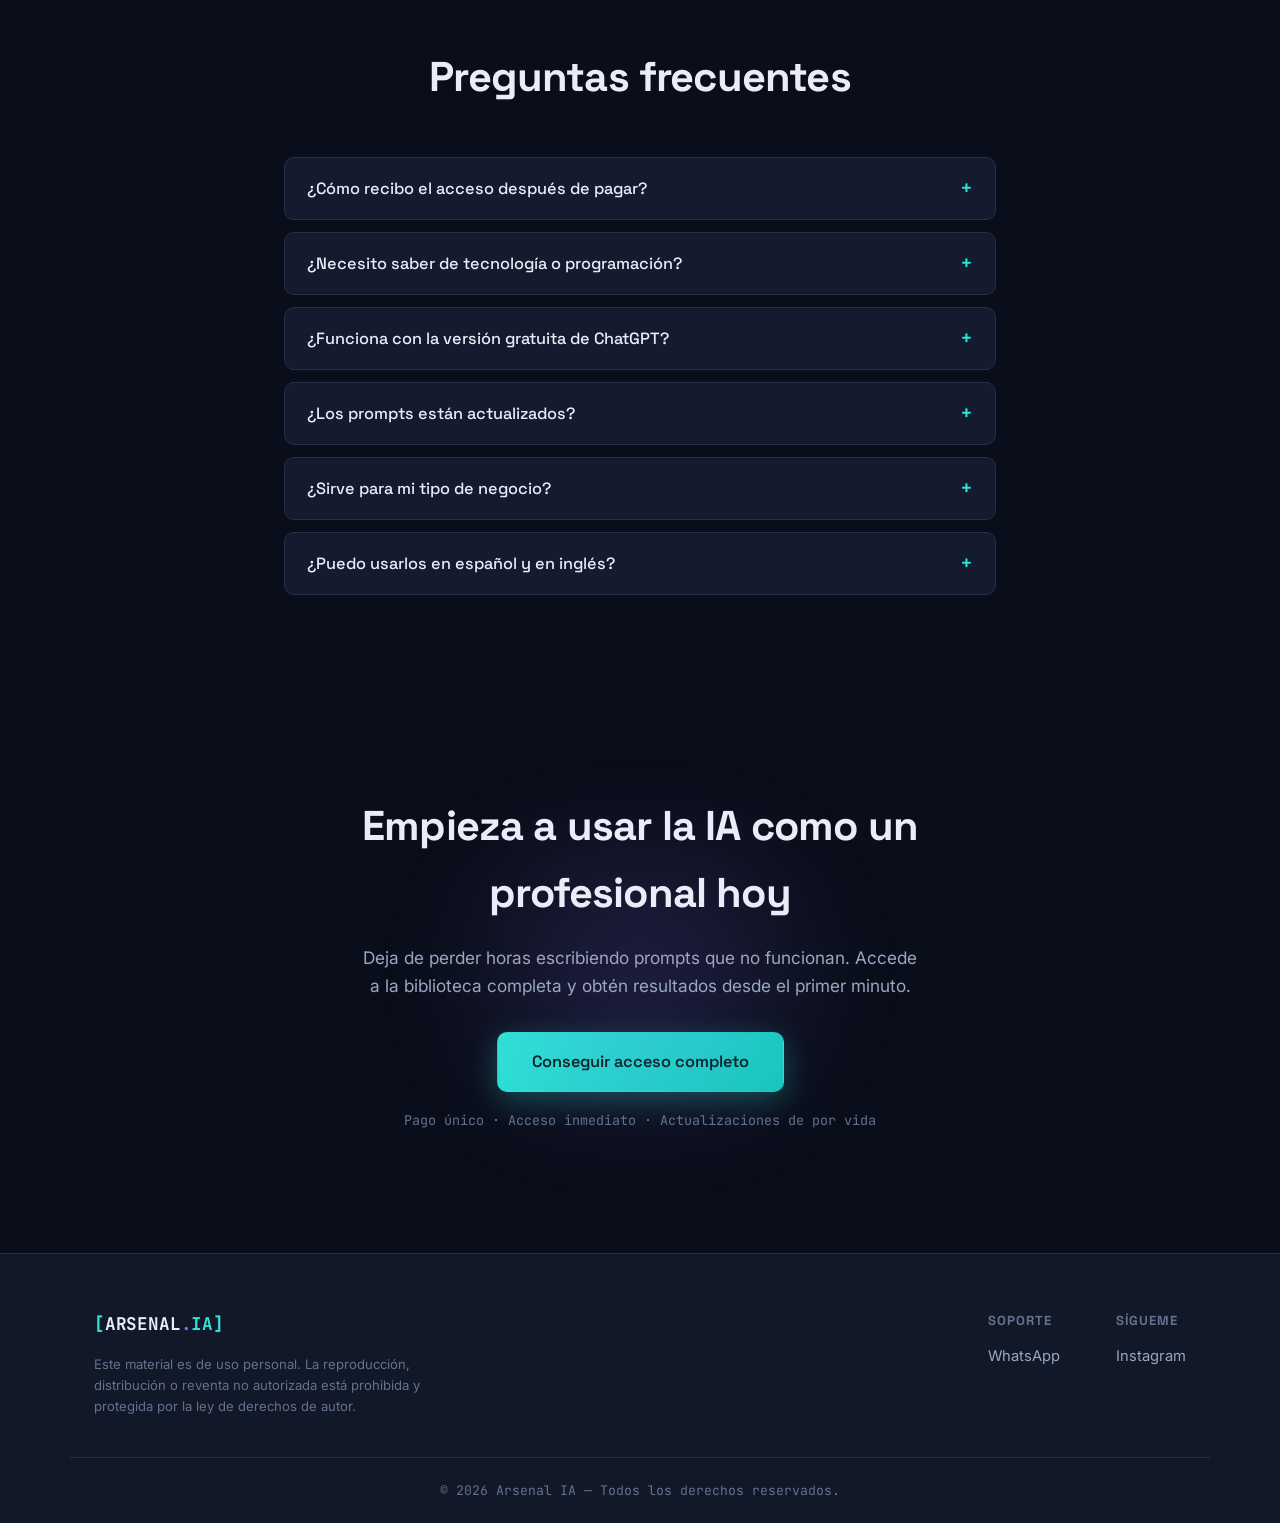
==== commit 4e19d8c6: "Add files via upload" ====
--- a/index.html
+++ b/index.html
@@ -3,7 +3,7 @@
 <head>
   <meta charset="UTF-8" />
   <meta name="viewport" content="width=device-width, initial-scale=1.0" />
-  <title>+10.500 Prompts + 30 Robots de IA | Biblioteca completa</title>
+  <title>Arsenal IA — +10.500 Prompts, Robots y Agentes de IA</title>
   <meta name="description" content="La biblioteca de prompts de IA más completa en español. Más de 10.500 prompts y 30 robots listos para usar en ChatGPT, Claude, Gemini y más. Actualizado 2026." />
   <link rel="preconnect" href="https://fonts.googleapis.com">
   <link rel="preconnect" href="https://fonts.gstatic.com" crossorigin>
@@ -16,7 +16,7 @@
   <header class="site-header" id="top">
     <div class="container header-inner">
       <a href="#top" class="logo">
-        <span class="logo-bracket">[</span><span class="logo-text">PROMPTS</span><span class="logo-dot">.</span><span class="logo-ai">IA</span><span class="logo-bracket">]</span>
+        <span class="logo-bracket">[</span><span class="logo-text">ARSENAL</span><span class="logo-dot">.</span><span class="logo-ai">IA</span><span class="logo-bracket">]</span>
       </a>
       <nav class="main-nav" id="mainNav">
         <a href="#benefits" data-i18n="nav.benefits"></a>
@@ -29,6 +29,7 @@
           <button data-lang="es" class="active">ES</button>
           <button data-lang="en">EN</button>
         </div>
+        <a href="acceso.html" class="header-login" id="headerLogin" data-i18n="nav.login"></a>
         <a href="#pricing" class="btn btn-sm" data-i18n="nav.cta"></a>
         <button class="menu-toggle" id="menuToggle" aria-label="Menu">
           <span></span><span></span><span></span>
@@ -145,7 +146,7 @@
   <footer class="site-footer">
     <div class="container footer-inner">
       <div class="footer-brand">
-        <span class="logo"><span class="logo-bracket">[</span><span class="logo-text">PROMPTS</span><span class="logo-dot">.</span><span class="logo-ai">IA</span><span class="logo-bracket">]</span></span>
+        <span class="logo"><span class="logo-bracket">[</span><span class="logo-text">ARSENAL</span><span class="logo-dot">.</span><span class="logo-ai">IA</span><span class="logo-bracket">]</span></span>
         <p class="footer-legal" data-i18n="footer.legal"></p>
       </div>
       <div class="footer-links">
@@ -160,12 +161,58 @@
       </div>
     </div>
     <div class="footer-bottom container">
-      <span>© <span id="year"></span> Prompts.IA — <span data-i18n="footer.rights"></span></span>
+      <span>© <span id="year"></span> Arsenal IA — <span data-i18n="footer.rights"></span></span>
     </div>
   </footer>
 
   <!-- ====== STICKY MOBILE CTA ====== -->
-  <a href="#pricing" class="sticky-cta" data-i18n="nav.cta"></a>
+  <a href="#" class="sticky-cta" id="stickyCta" data-i18n="nav.cta"></a>
+
+  <!-- ====== VENTANA DE PAGO ====== -->
+  <div class="pay-overlay" id="payOverlay" hidden>
+    <div class="pay-modal">
+      <button class="pay-close" id="payClose" aria-label="Cerrar">×</button>
+      <span class="pay-badge" data-i18n="pay.badge"></span>
+      <h2 class="pay-title" data-i18n="pay.title"></h2>
+      <div class="pay-price">
+        <span class="pay-price-now" data-i18n="pay.price"></span>
+        <span class="pay-price-cur" data-i18n="pay.currency"></span>
+      </div>
+      <p class="pay-sub" data-i18n="pay.sub"></p>
+
+      <div class="pay-steps">
+        <div class="pay-step"><span class="pay-step-num">1</span><span class="pay-step-text" data-i18n="pay.step1"></span></div>
+        <div class="pay-step"><span class="pay-step-num">2</span><span class="pay-step-text" data-i18n="pay.step2"></span></div>
+        <div class="pay-step"><span class="pay-step-num">3</span><span class="pay-step-text" data-i18n="pay.step3"></span></div>
+      </div>
+
+      <div class="pay-methods">
+        <p class="pay-methods-title" data-i18n="pay.methodsTitle"></p>
+        <div class="pay-method">
+          <span class="pay-method-name"><span class="pay-method-ico">🏦</span> Bancolombia <span class="pay-method-type" data-i18n="pay.savings"></span></span>
+          <span class="pay-method-val"><span class="pay-method-num">46619888359</span><button class="pay-copy" data-copy="46619888359"></button></span>
+        </div>
+        <div class="pay-method">
+          <span class="pay-method-name"><span class="pay-method-ico">💜</span> Nequi</span>
+          <span class="pay-method-val"><span class="pay-method-num">3212026859</span><button class="pay-copy" data-copy="3212026859"></button></span>
+        </div>
+        <div class="pay-method">
+          <span class="pay-method-name"><span class="pay-method-ico">❤️</span> Daviplata</span>
+          <span class="pay-method-val"><span class="pay-method-num">3212026859</span><button class="pay-copy" data-copy="3212026859"></button></span>
+        </div>
+        <div class="pay-method">
+          <span class="pay-method-name"><span class="pay-method-ico">🔑</span> Llave Bre-B</span>
+          <span class="pay-method-val"><span class="pay-method-num">3212026859</span><button class="pay-copy" data-copy="3212026859"></button></span>
+        </div>
+      </div>
+
+      <a href="#" class="btn-wa" id="payWhatsapp" target="_blank" rel="noopener">
+        <svg width="20" height="20" viewBox="0 0 24 24" fill="currentColor"><path d="M12.04 2c-5.46 0-9.91 4.45-9.91 9.91 0 1.75.46 3.45 1.32 4.95L2.05 22l5.25-1.38c1.45.79 3.08 1.21 4.74 1.21 5.46 0 9.91-4.45 9.91-9.91S17.5 2 12.04 2zm5.8 14.03c-.24.68-1.2 1.25-1.97 1.41-.53.11-1.22.2-3.55-.76-2.98-1.23-4.9-4.26-5.05-4.46-.15-.2-1.22-1.62-1.22-3.09 0-1.47.77-2.19 1.04-2.49.27-.3.59-.37.79-.37.2 0 .39.001.56.01.18.008.42-.07.66.5.24.58.82 2.01.89 2.16.07.15.12.32.02.52-.1.2-.15.32-.3.5-.15.18-.31.4-.45.53-.15.15-.3.31-.13.6.17.3.76 1.25 1.63 2.03 1.12 1 2.06 1.31 2.36 1.46.3.15.47.12.64-.07.17-.2.74-.86.94-1.16.2-.3.39-.25.66-.15.27.1 1.7.8 1.99.95.3.15.49.22.56.34.07.12.07.7-.17 1.38z"/></svg>
+        <span data-i18n="pay.waButton"></span>
+      </a>
+      <p class="pay-foot" data-i18n="pay.foot"></p>
+    </div>
+  </div>
 
   <!-- ====== TOAST ====== -->
   <div class="toast" id="toast"></div>
--- a/styles.css
+++ b/styles.css
@@ -115,6 +115,11 @@
 .main-nav a:hover{ color:var(--cyan); }
 
 .header-actions{ display:flex; align-items:center; gap:14px; }
+.header-login{
+  color:var(--text-dim); text-decoration:none; font-size:.85rem; font-weight:500;
+  white-space:nowrap; transition:color .15s;
+}
+.header-login:hover{ color:var(--cyan); }
 .lang-switch{
   display:flex; border:1px solid var(--border-2); border-radius:8px; overflow:hidden;
   font-family:var(--font-mono);
@@ -259,6 +264,14 @@
   content:''; position:absolute; bottom:0; left:0; right:0; height:40px;
   background:linear-gradient(transparent, var(--bg));
 }
+.cat-unlock{
+  display:block; margin-top:16px; text-align:center;
+  font-family:var(--font-display); font-size:.88rem; font-weight:600;
+  color:var(--cyan); background:rgba(46,230,214,.08);
+  border:1px solid rgba(46,230,214,.22); border-radius:var(--radius-sm);
+  padding:11px 14px; text-decoration:none; transition:all .15s;
+}
+.cat-unlock:hover{ background:rgba(46,230,214,.16); transform:translateY(-1px); }
 
 /* ---------- Robots ---------- */
 .robots-grid{ display:grid; grid-template-columns:repeat(3,1fr); gap:16px; }
@@ -404,3 +417,65 @@
 }
 
 :focus-visible{ outline:2px solid var(--cyan); outline-offset:3px; border-radius:4px; }
+
+/* ---------- Ventana de pago (modal) ---------- */
+.pay-overlay{
+  position:fixed; inset:0; background:rgba(5,8,16,.82);
+  backdrop-filter:blur(8px); display:flex; align-items:center; justify-content:center;
+  padding:20px; z-index:300;
+}
+.pay-overlay[hidden]{ display:none; }
+.pay-modal{
+  position:relative; width:100%; max-width:460px; max-height:92vh; overflow-y:auto;
+  background:linear-gradient(180deg,var(--bg-card-2),var(--bg-card));
+  border:1px solid var(--border-2); border-radius:22px; padding:34px 30px;
+  box-shadow:0 0 50px rgba(46,230,214,.15);
+}
+.pay-close{
+  position:absolute; top:16px; right:18px; background:none; border:none;
+  color:var(--text-mute); font-size:1.6rem; cursor:pointer; line-height:1;
+}
+.pay-close:hover{ color:var(--text); }
+.pay-badge{
+  display:inline-block; font-family:var(--font-mono); font-size:.72rem; font-weight:700;
+  color:#04201d; background:var(--cyan); padding:4px 12px; border-radius:100px;
+  margin-bottom:16px; text-transform:uppercase; letter-spacing:.05em;
+}
+.pay-title{ font-family:var(--font-display); font-size:1.5rem; font-weight:700; letter-spacing:-.02em; margin-bottom:6px; }
+.pay-price{ display:flex; align-items:baseline; gap:8px; margin-bottom:6px; flex-wrap:wrap; }
+.pay-price-now{ font-family:var(--font-display); font-size:2.4rem; font-weight:700; color:var(--cyan); }
+.pay-price-cur{ font-family:var(--font-mono); font-size:.85rem; color:var(--text-dim); }
+.pay-sub{ color:var(--text-dim); font-size:.9rem; margin-bottom:24px; }
+.pay-steps{ display:flex; flex-direction:column; gap:16px; margin-bottom:24px; }
+.pay-step{ display:flex; gap:14px; align-items:flex-start; }
+.pay-step-num{
+  flex-shrink:0; width:28px; height:28px; display:flex; align-items:center; justify-content:center;
+  background:rgba(46,230,214,.12); border:1px solid rgba(46,230,214,.3); color:var(--cyan);
+  border-radius:50%; font-family:var(--font-display); font-weight:700; font-size:.85rem;
+}
+.pay-step-text{ font-size:.92rem; color:var(--text); padding-top:3px; }
+.pay-methods{ background:var(--bg); border:1px solid var(--border); border-radius:var(--radius-sm); padding:18px; margin-bottom:22px; }
+.pay-methods-title{ font-family:var(--font-mono); font-size:.74rem; color:var(--text-mute); text-transform:uppercase; letter-spacing:.1em; margin-bottom:14px; }
+.pay-method{ display:flex; align-items:center; justify-content:space-between; gap:12px; padding:11px 0; border-bottom:1px solid var(--border); }
+.pay-method:last-child{ border-bottom:none; }
+.pay-method-name{ display:flex; align-items:center; gap:9px; font-weight:600; font-size:.92rem; }
+.pay-method-type{ font-size:.74rem; color:var(--text-mute); font-weight:400; }
+.pay-method-ico{ font-size:1.1rem; }
+.pay-method-val{ display:flex; align-items:center; }
+.pay-method-num{ font-family:var(--font-mono); font-size:.92rem; color:var(--cyan); }
+.pay-copy{
+  background:transparent; border:1px solid var(--border-2); color:var(--text-dim);
+  font-family:var(--font-mono); font-size:.68rem; padding:3px 9px; border-radius:6px;
+  cursor:pointer; margin-left:8px; transition:all .15s;
+}
+.pay-copy:hover{ border-color:var(--cyan); color:var(--cyan); }
+.pay-copy.copied{ background:var(--cyan); color:#04201d; border-color:var(--cyan); }
+.btn-wa{
+  display:flex; align-items:center; justify-content:center; gap:10px; width:100%; padding:16px;
+  background:linear-gradient(135deg,#25d366,#1da851); color:#04250f;
+  font-family:var(--font-display); font-weight:700; font-size:1rem; border:none;
+  border-radius:var(--radius-sm); cursor:pointer; text-decoration:none;
+  transition:transform .15s,box-shadow .2s; box-shadow:0 8px 26px rgba(37,211,102,.3);
+}
+.btn-wa:hover{ transform:translateY(-2px); box-shadow:0 12px 34px rgba(37,211,102,.45); }
+.pay-foot{ text-align:center; color:var(--text-mute); font-size:.8rem; margin-top:16px; line-height:1.5; }
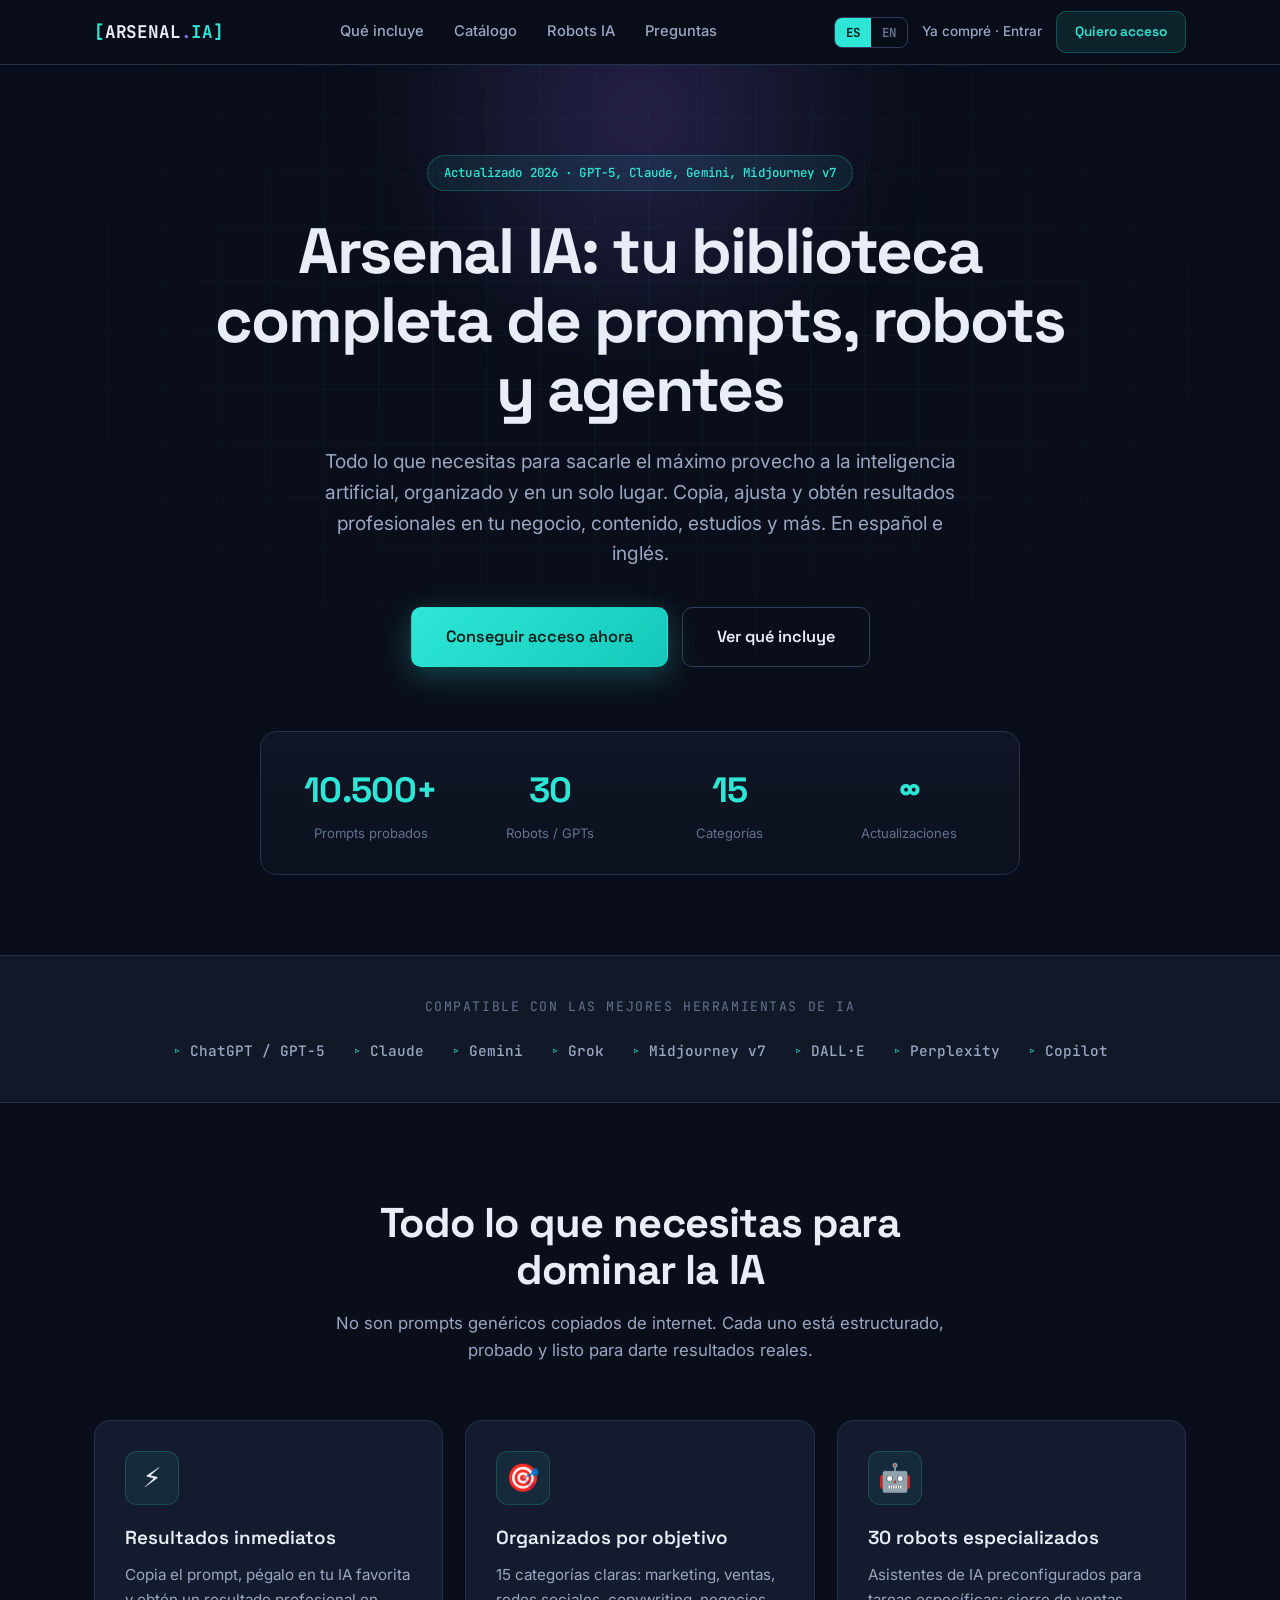
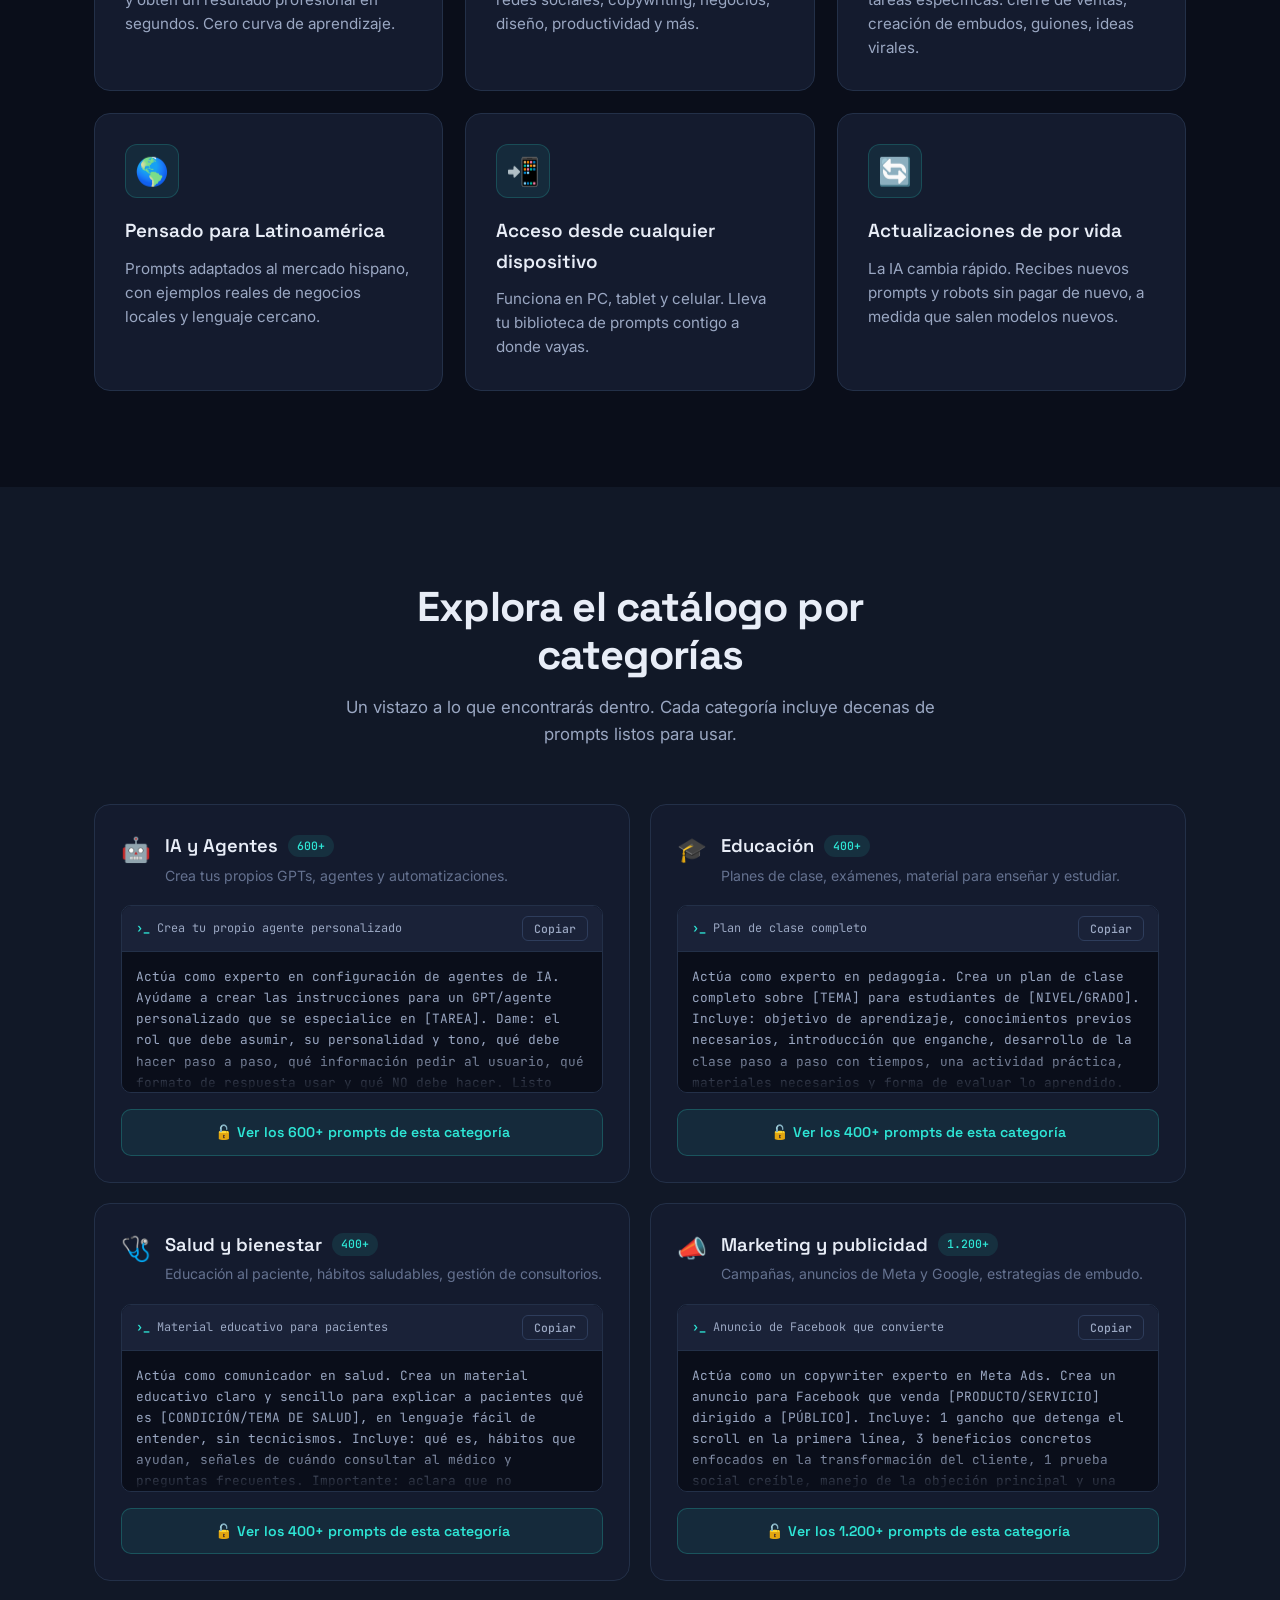
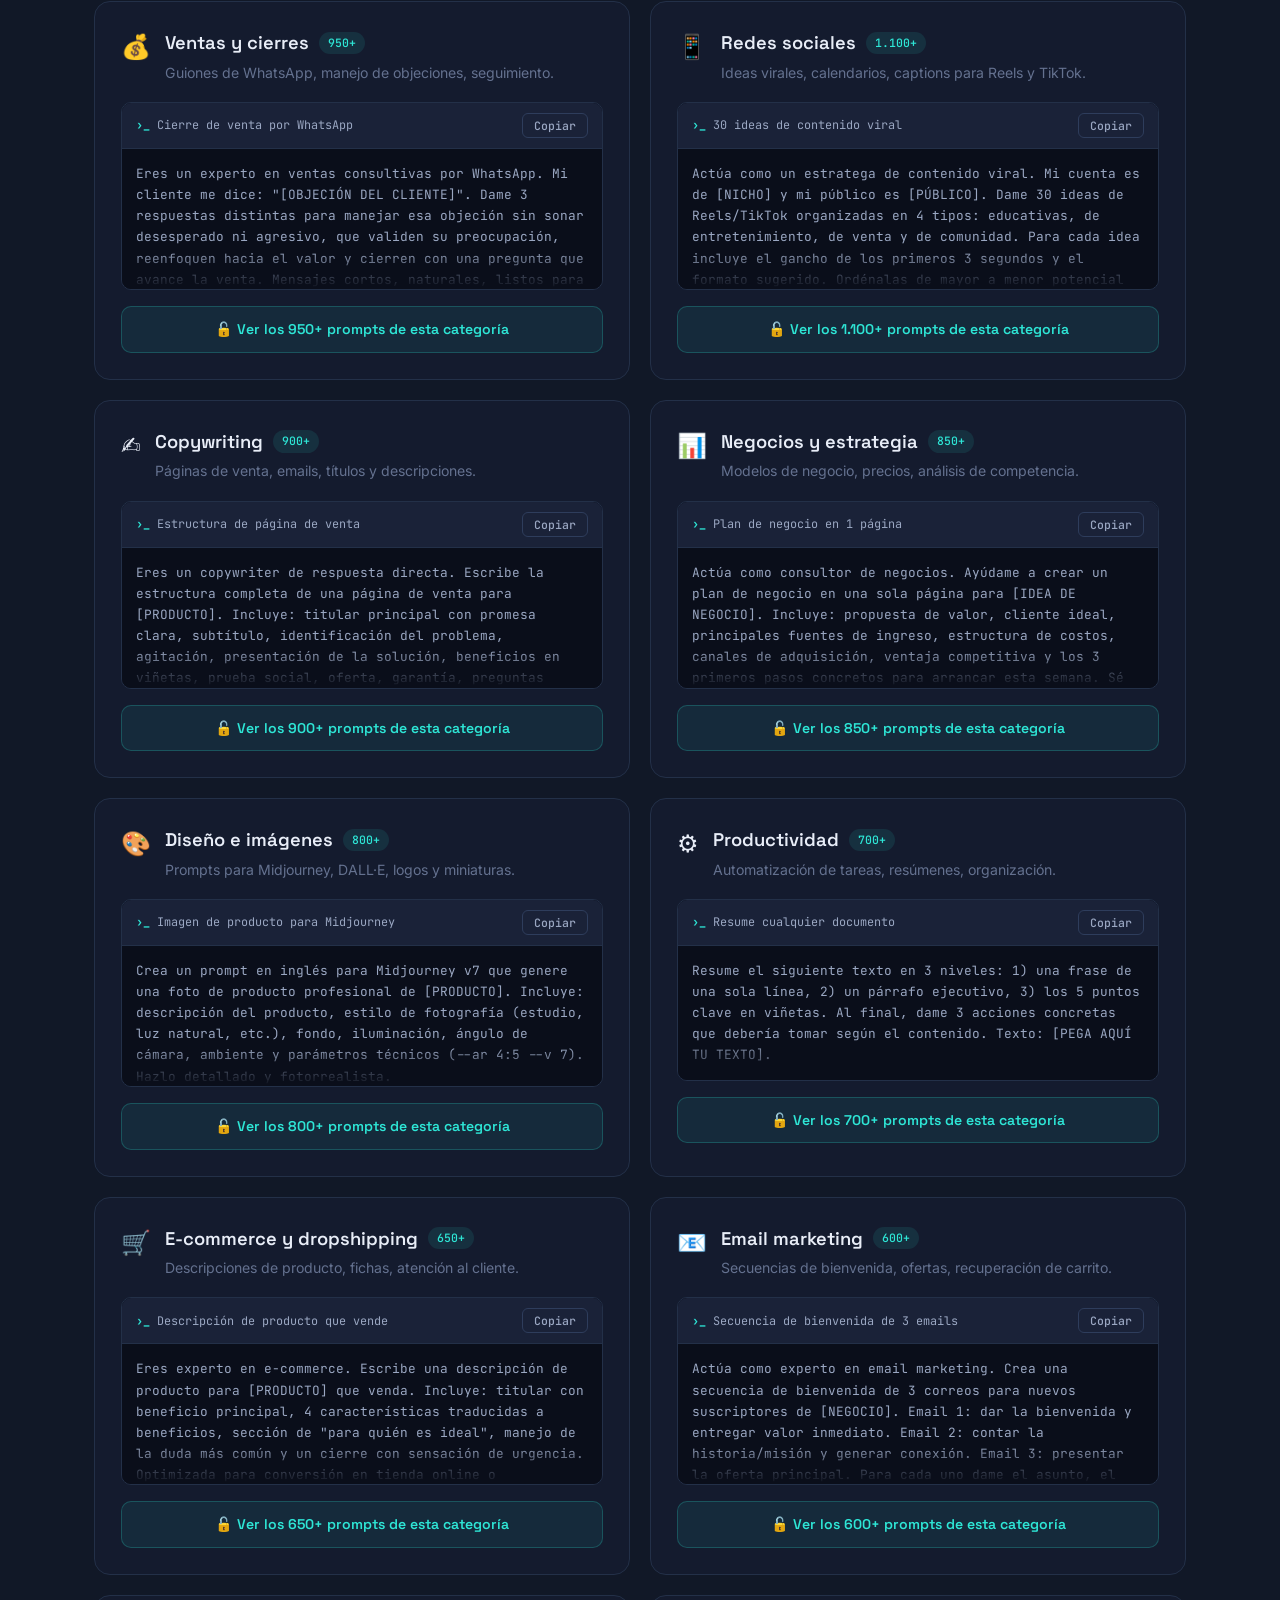
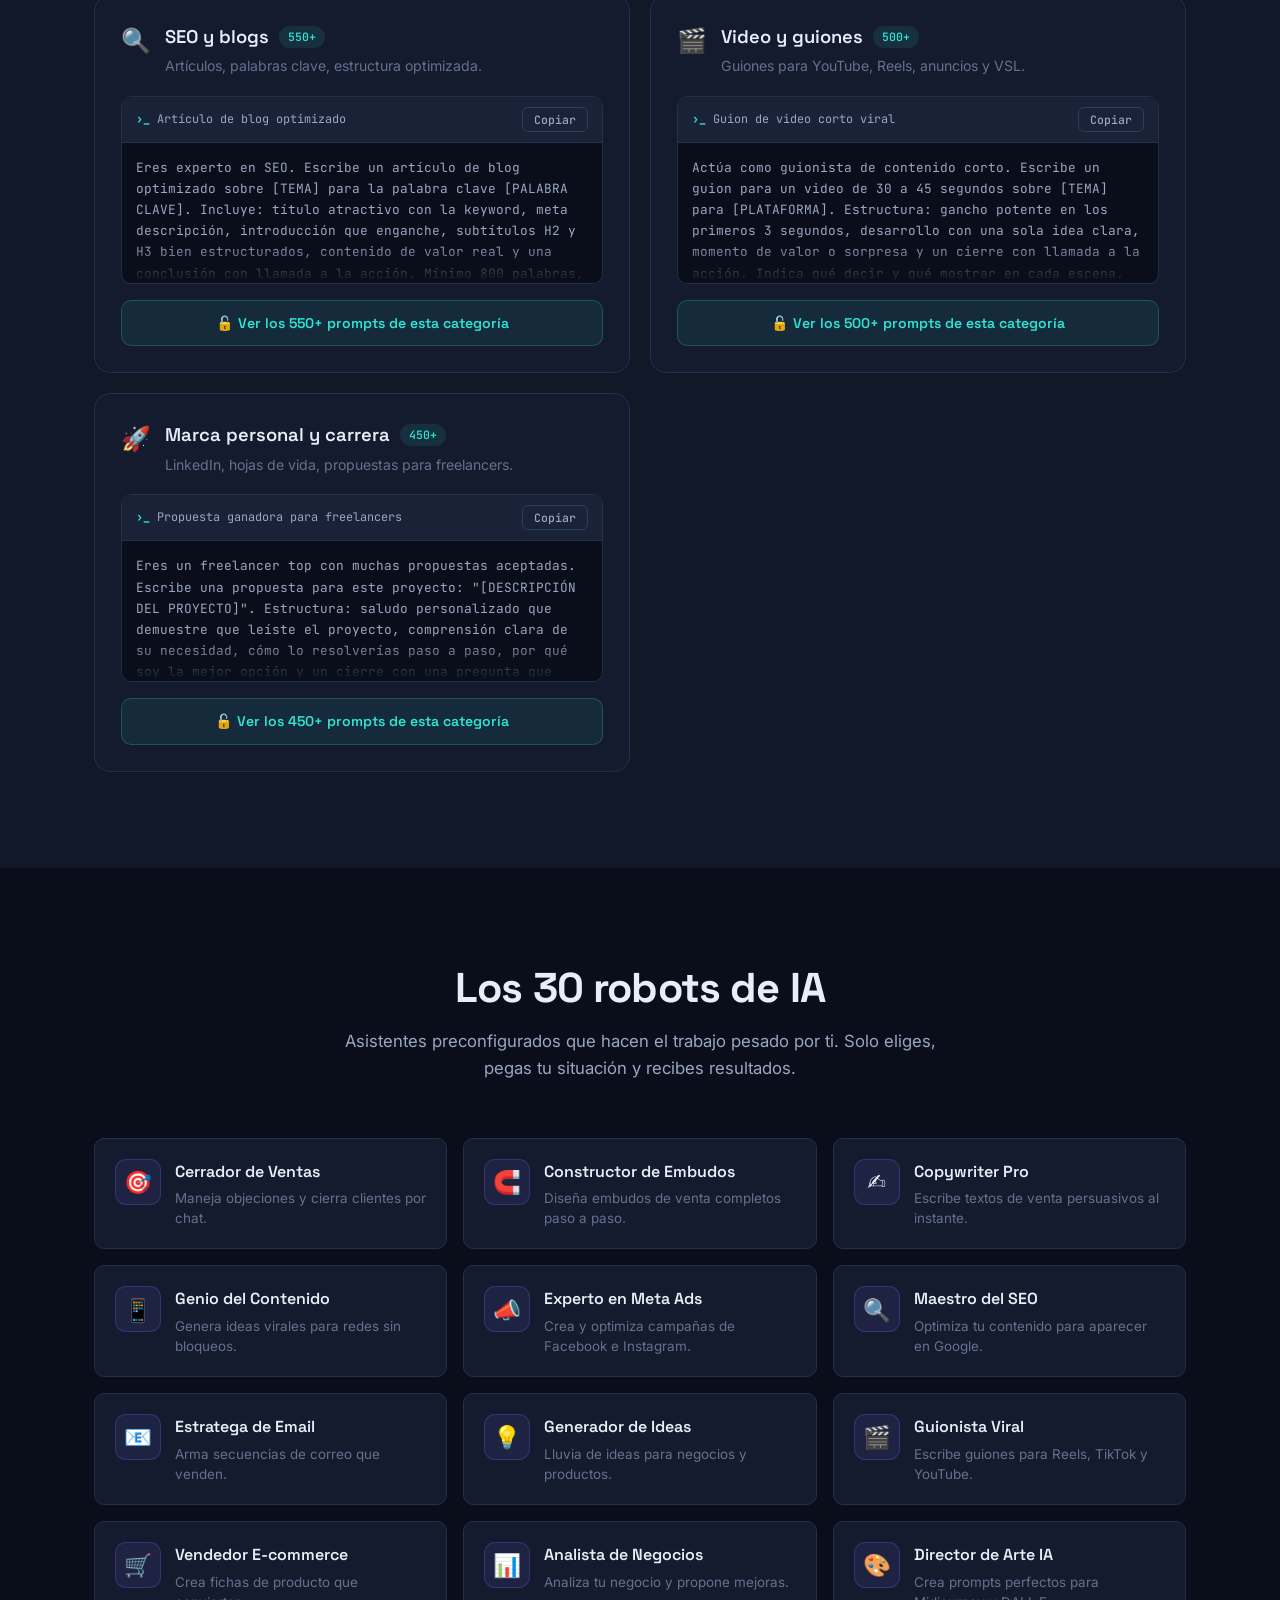
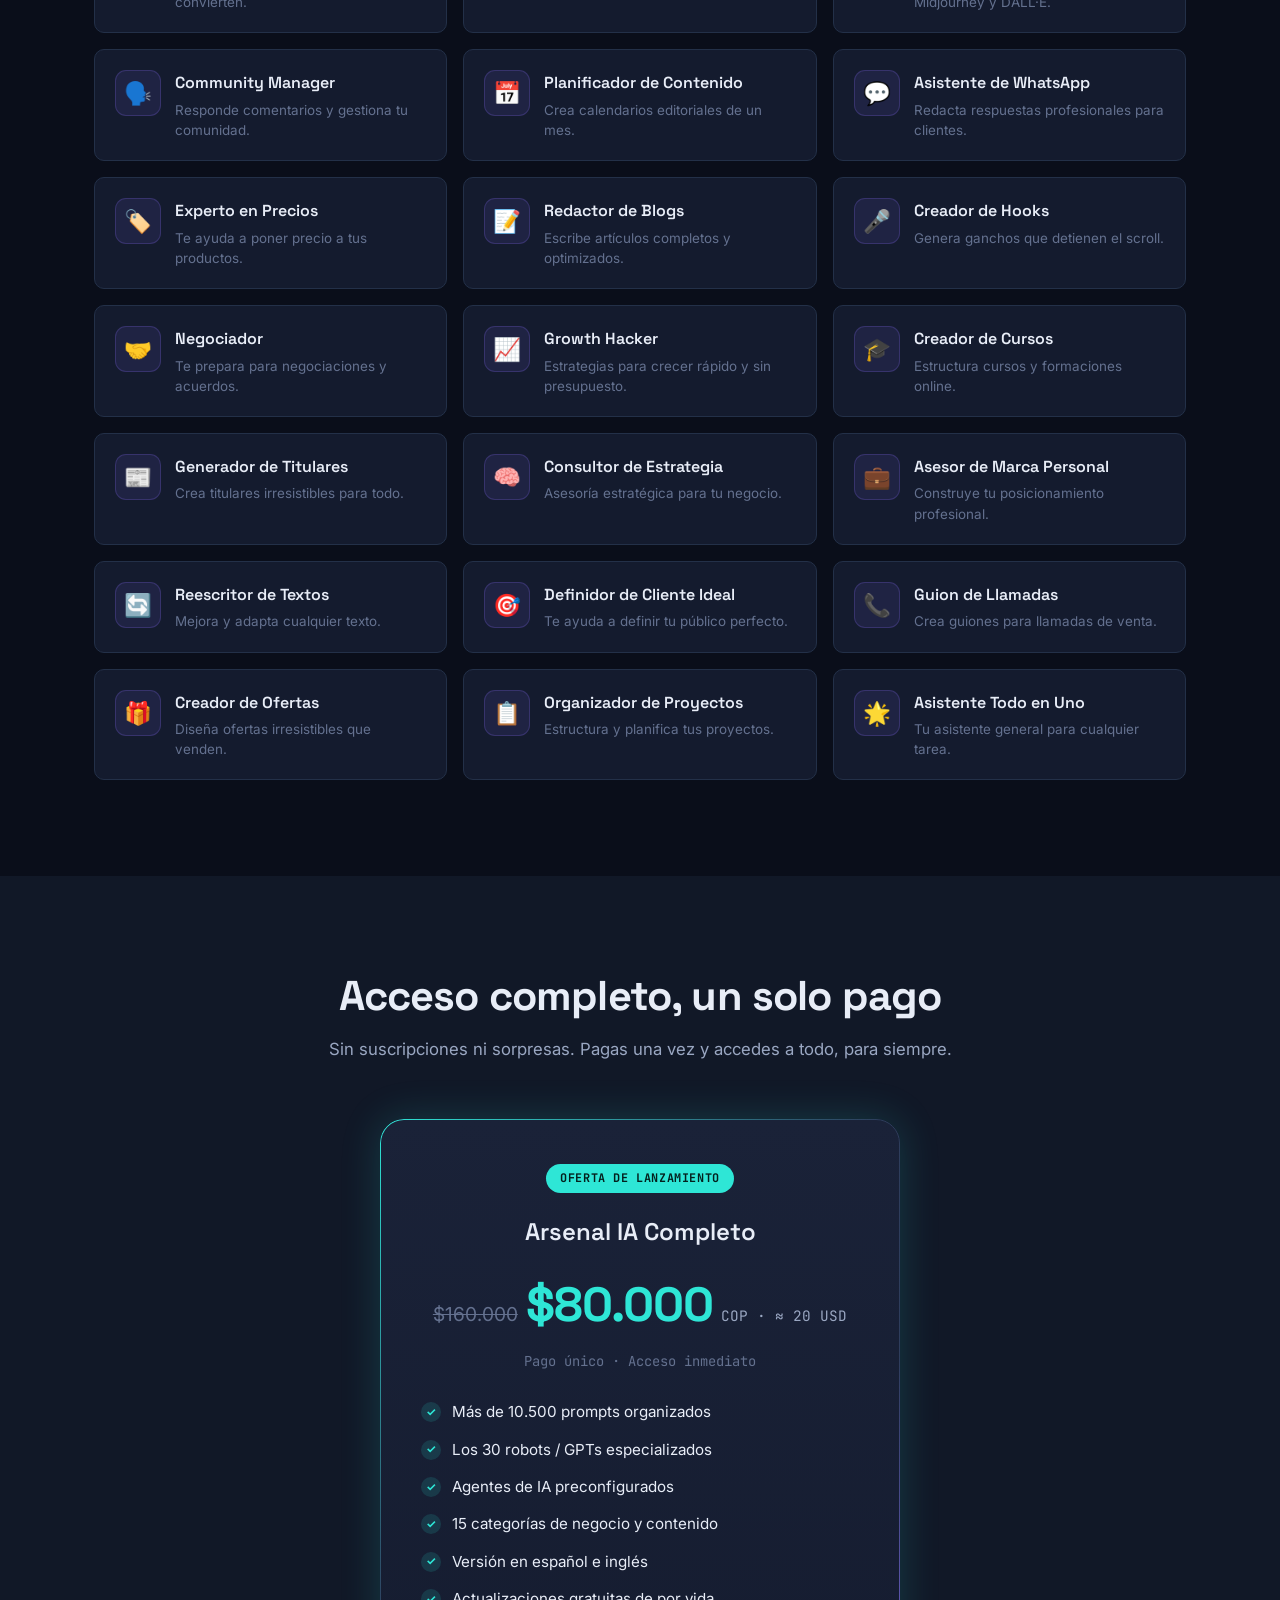
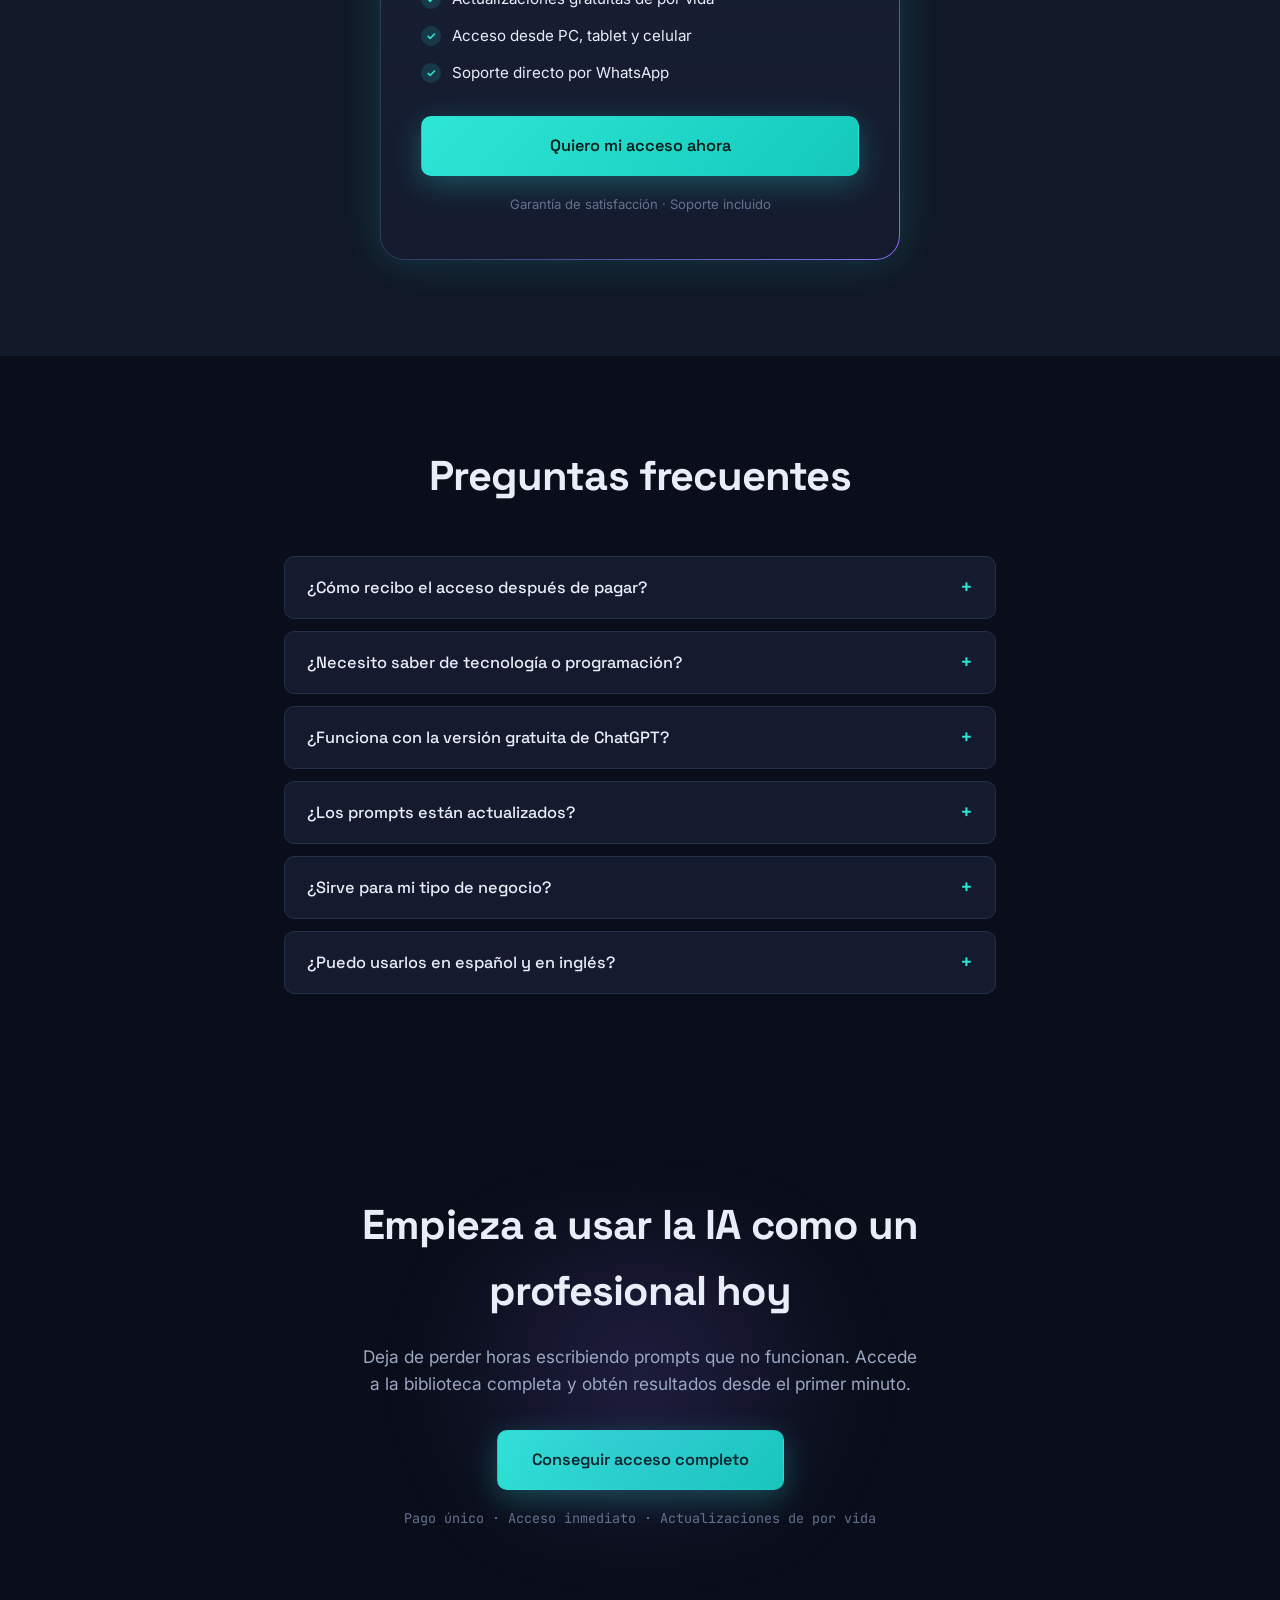
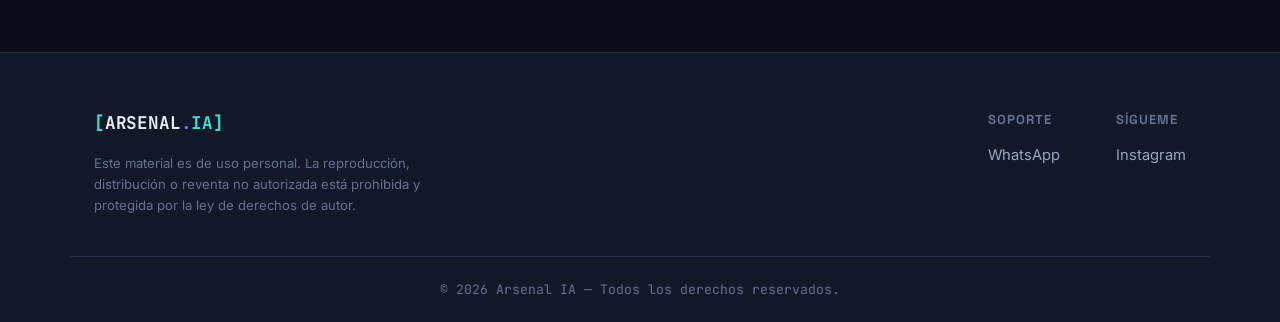
==== commit ae55c27a: "Add files via upload" ====
--- a/index.html
+++ b/index.html
@@ -152,7 +152,7 @@
       <div class="footer-links">
         <div>
           <h4 data-i18n="footer.support"></h4>
-          <a href="https://wa.me/573189562677" target="_blank" rel="noopener">WhatsApp</a>
+          <a href="https://wa.me/573112541324" target="_blank" rel="noopener">WhatsApp</a>
         </div>
         <div>
           <h4 data-i18n="footer.follow"></h4>
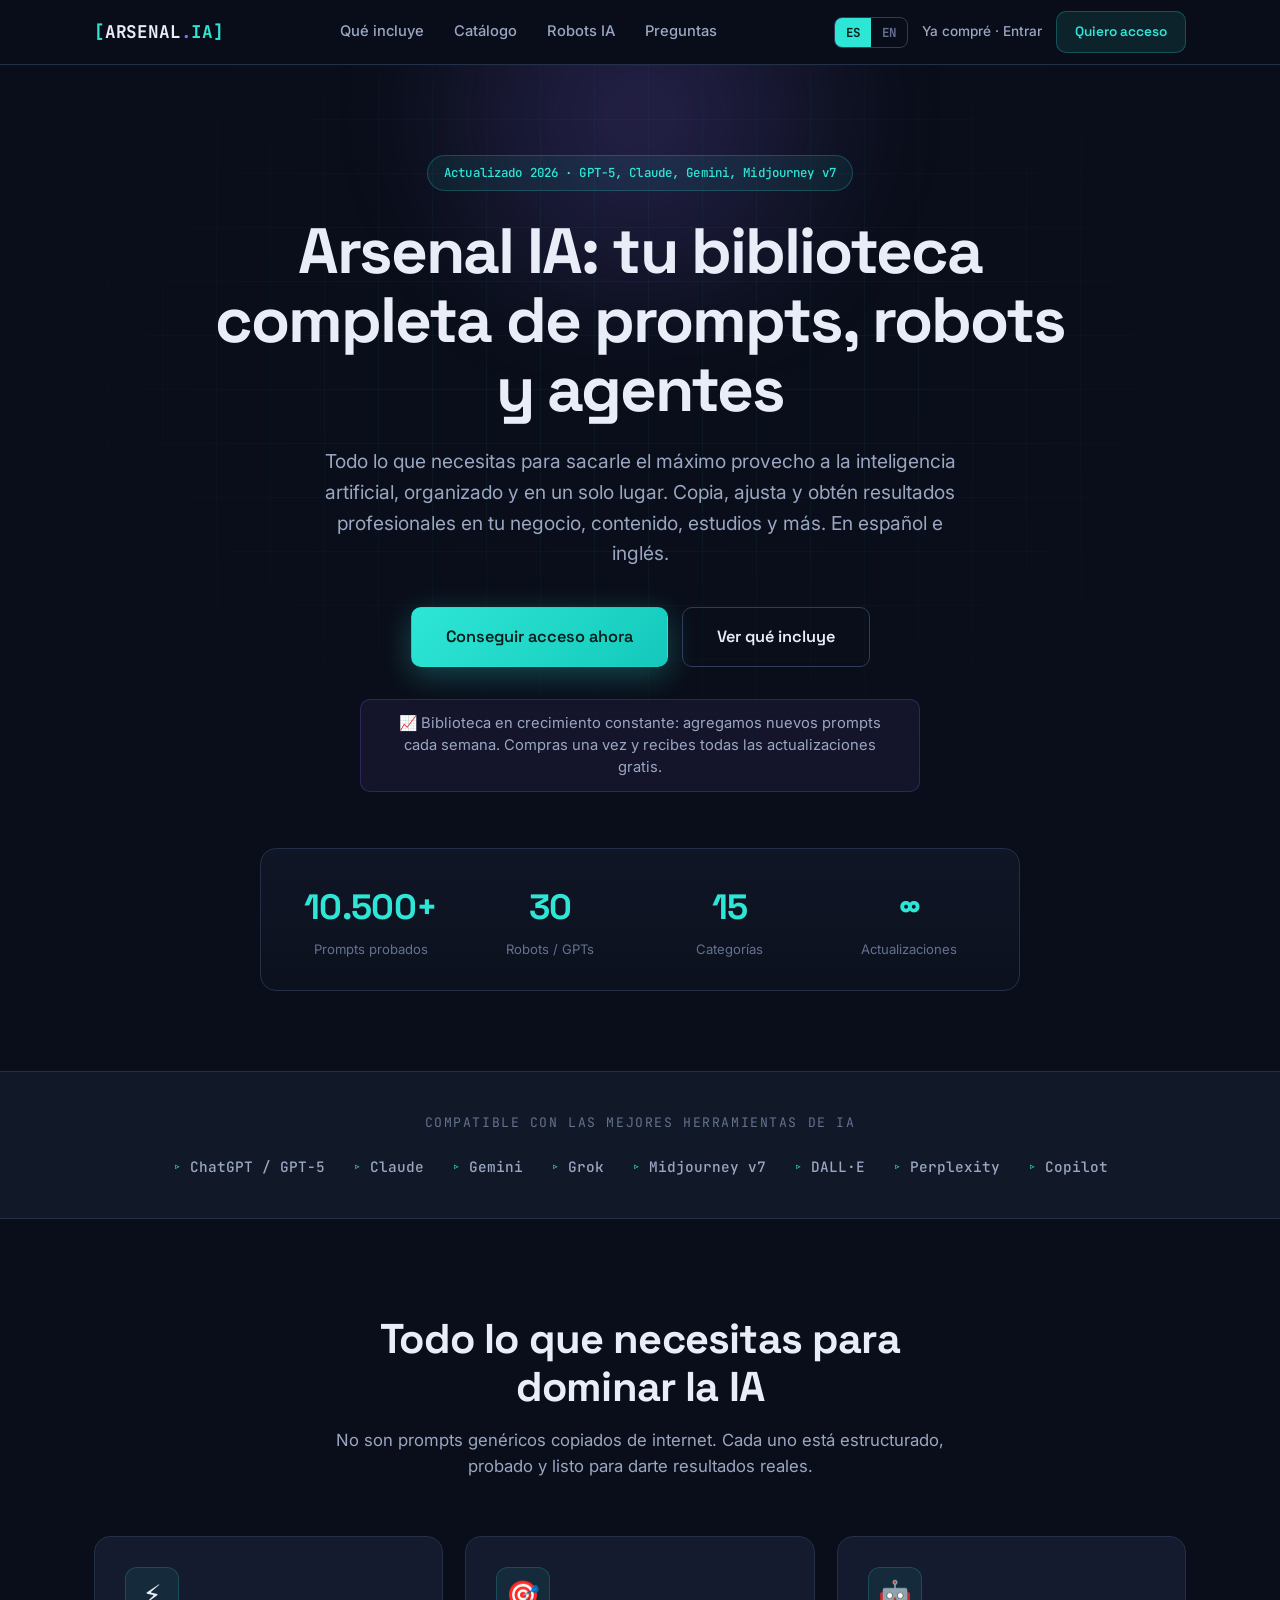
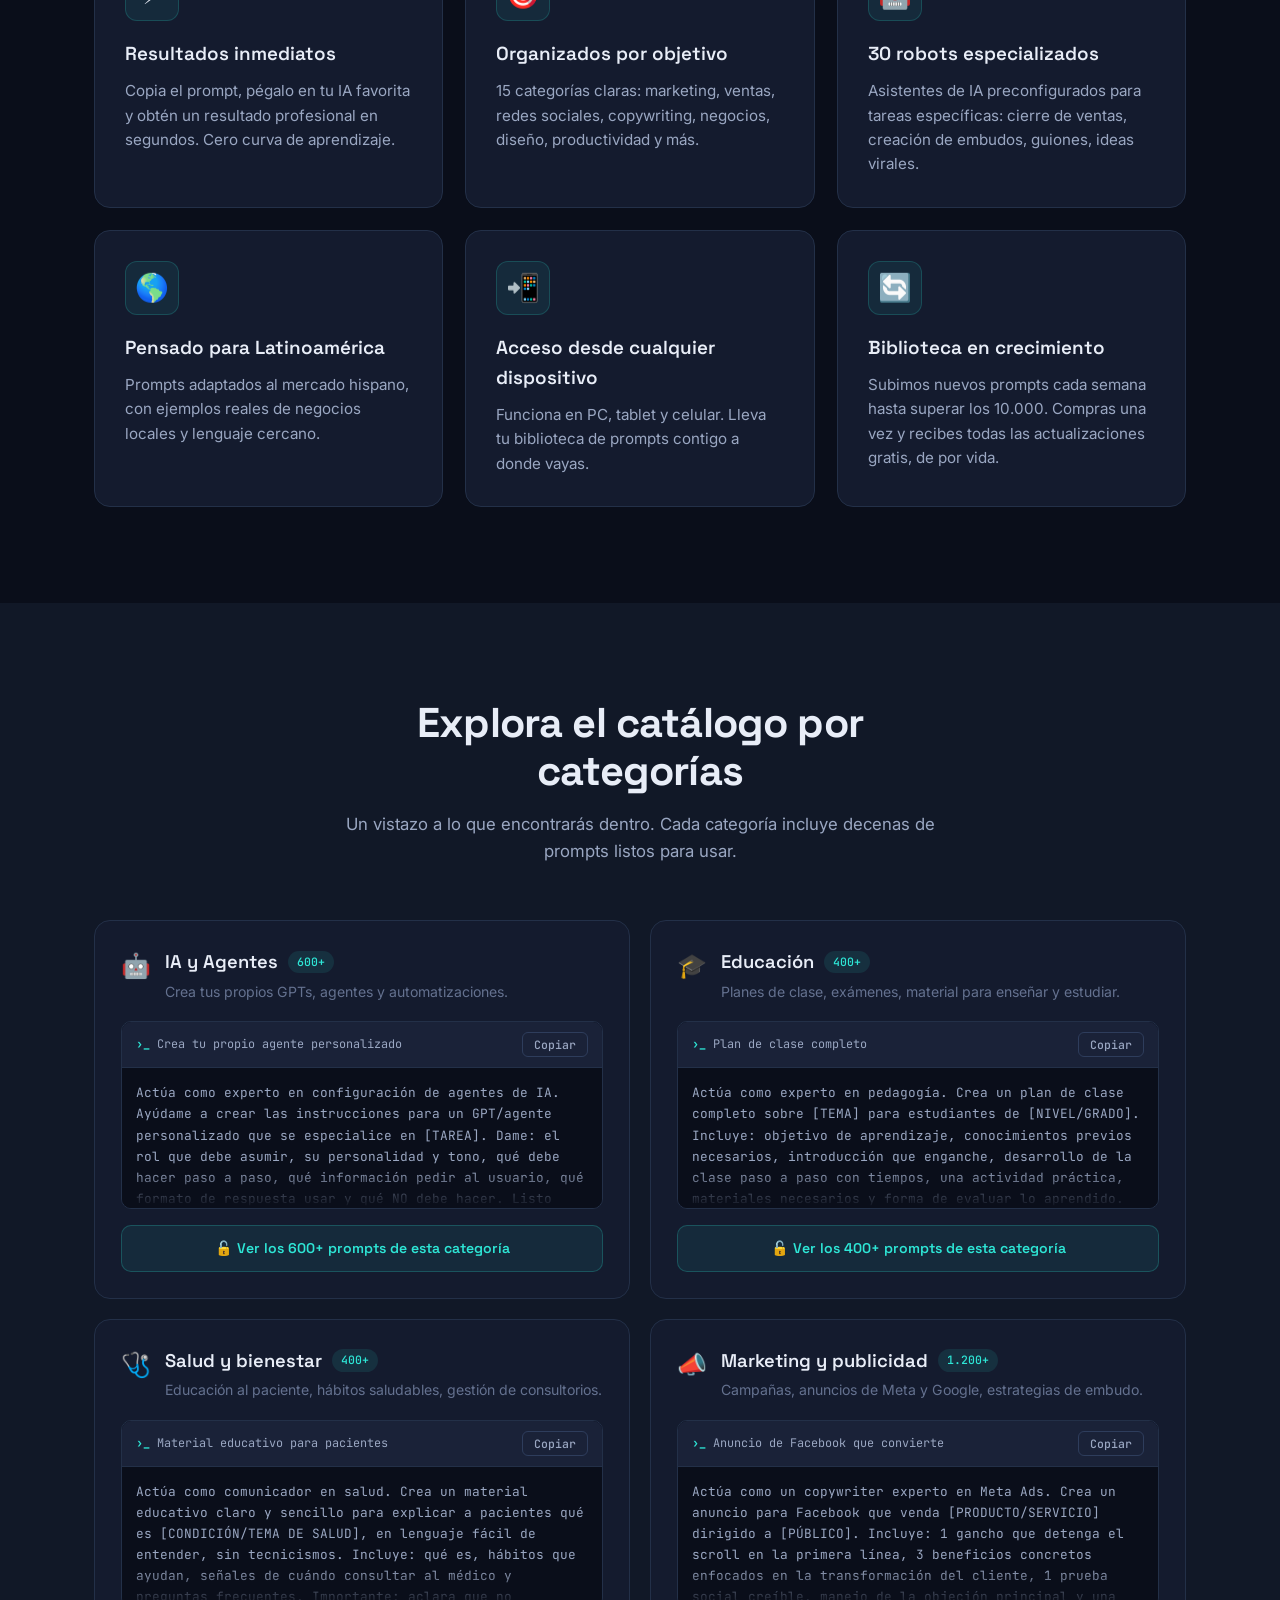
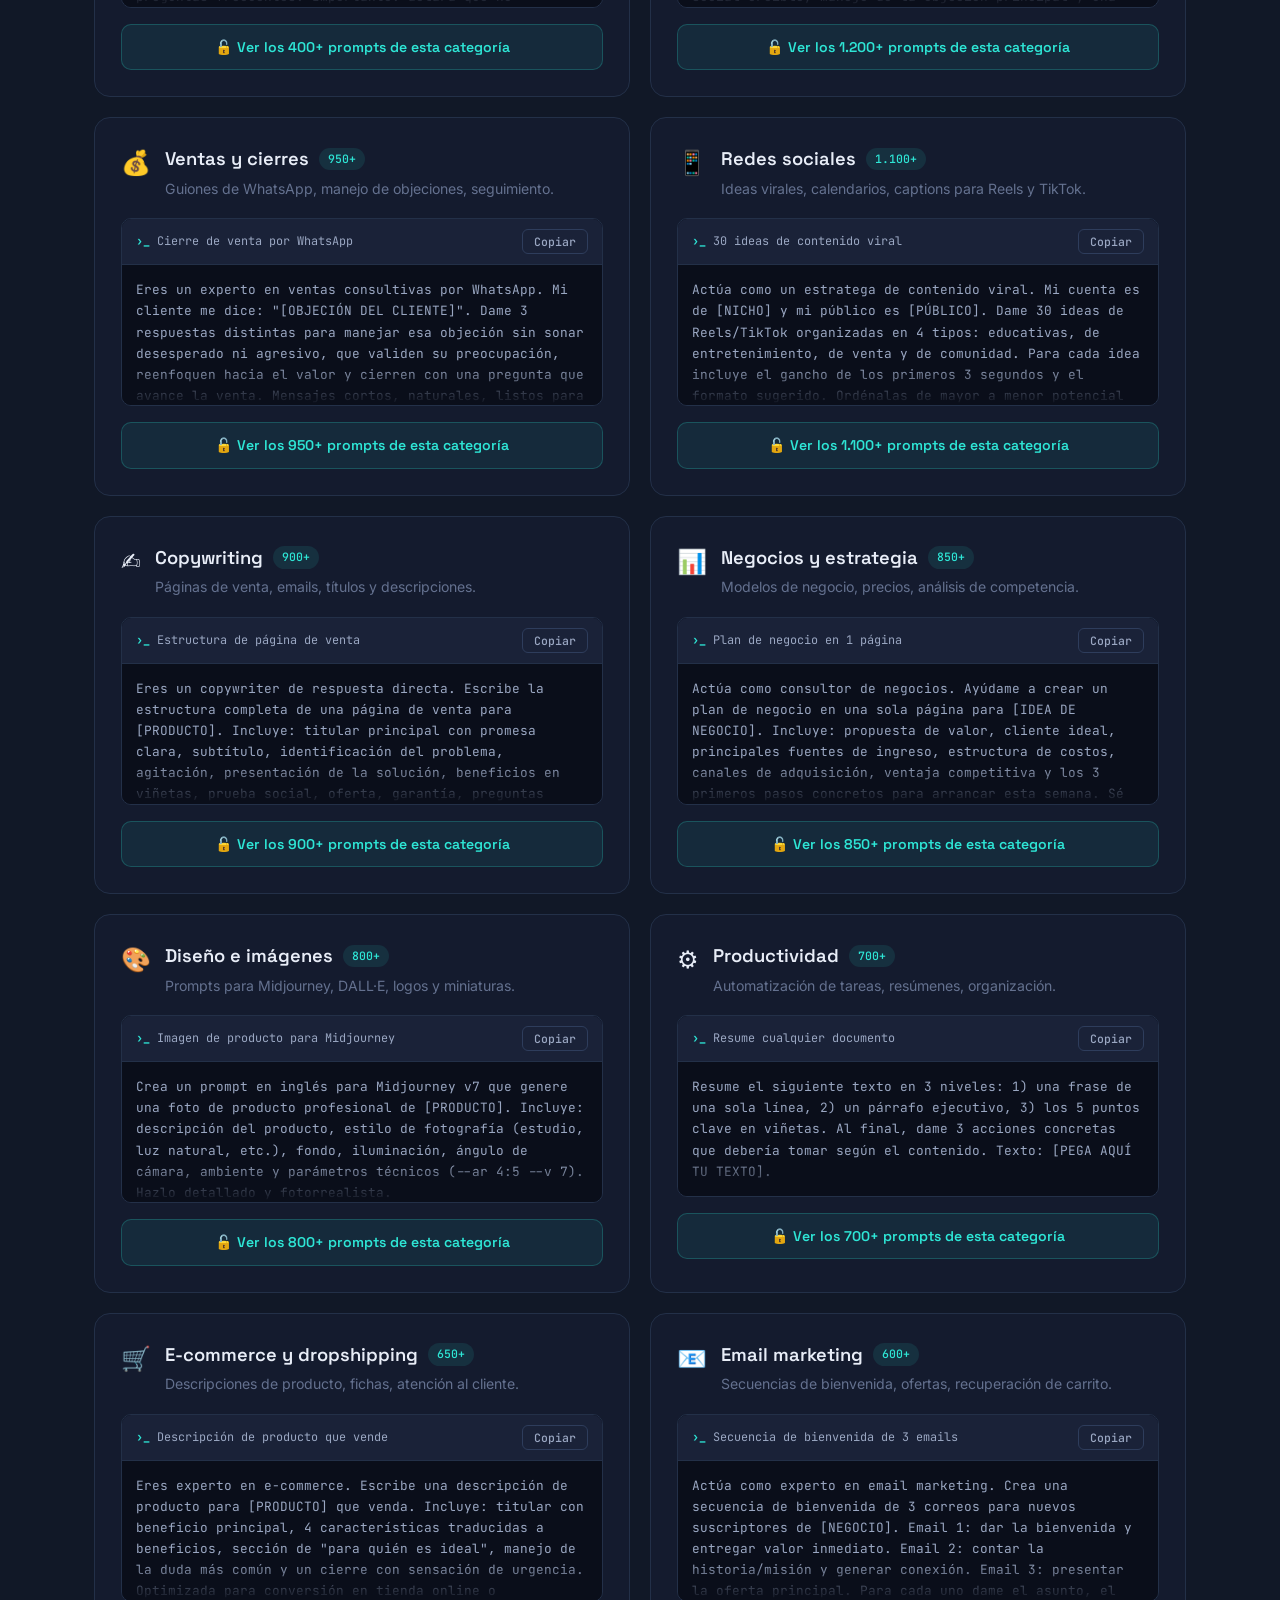
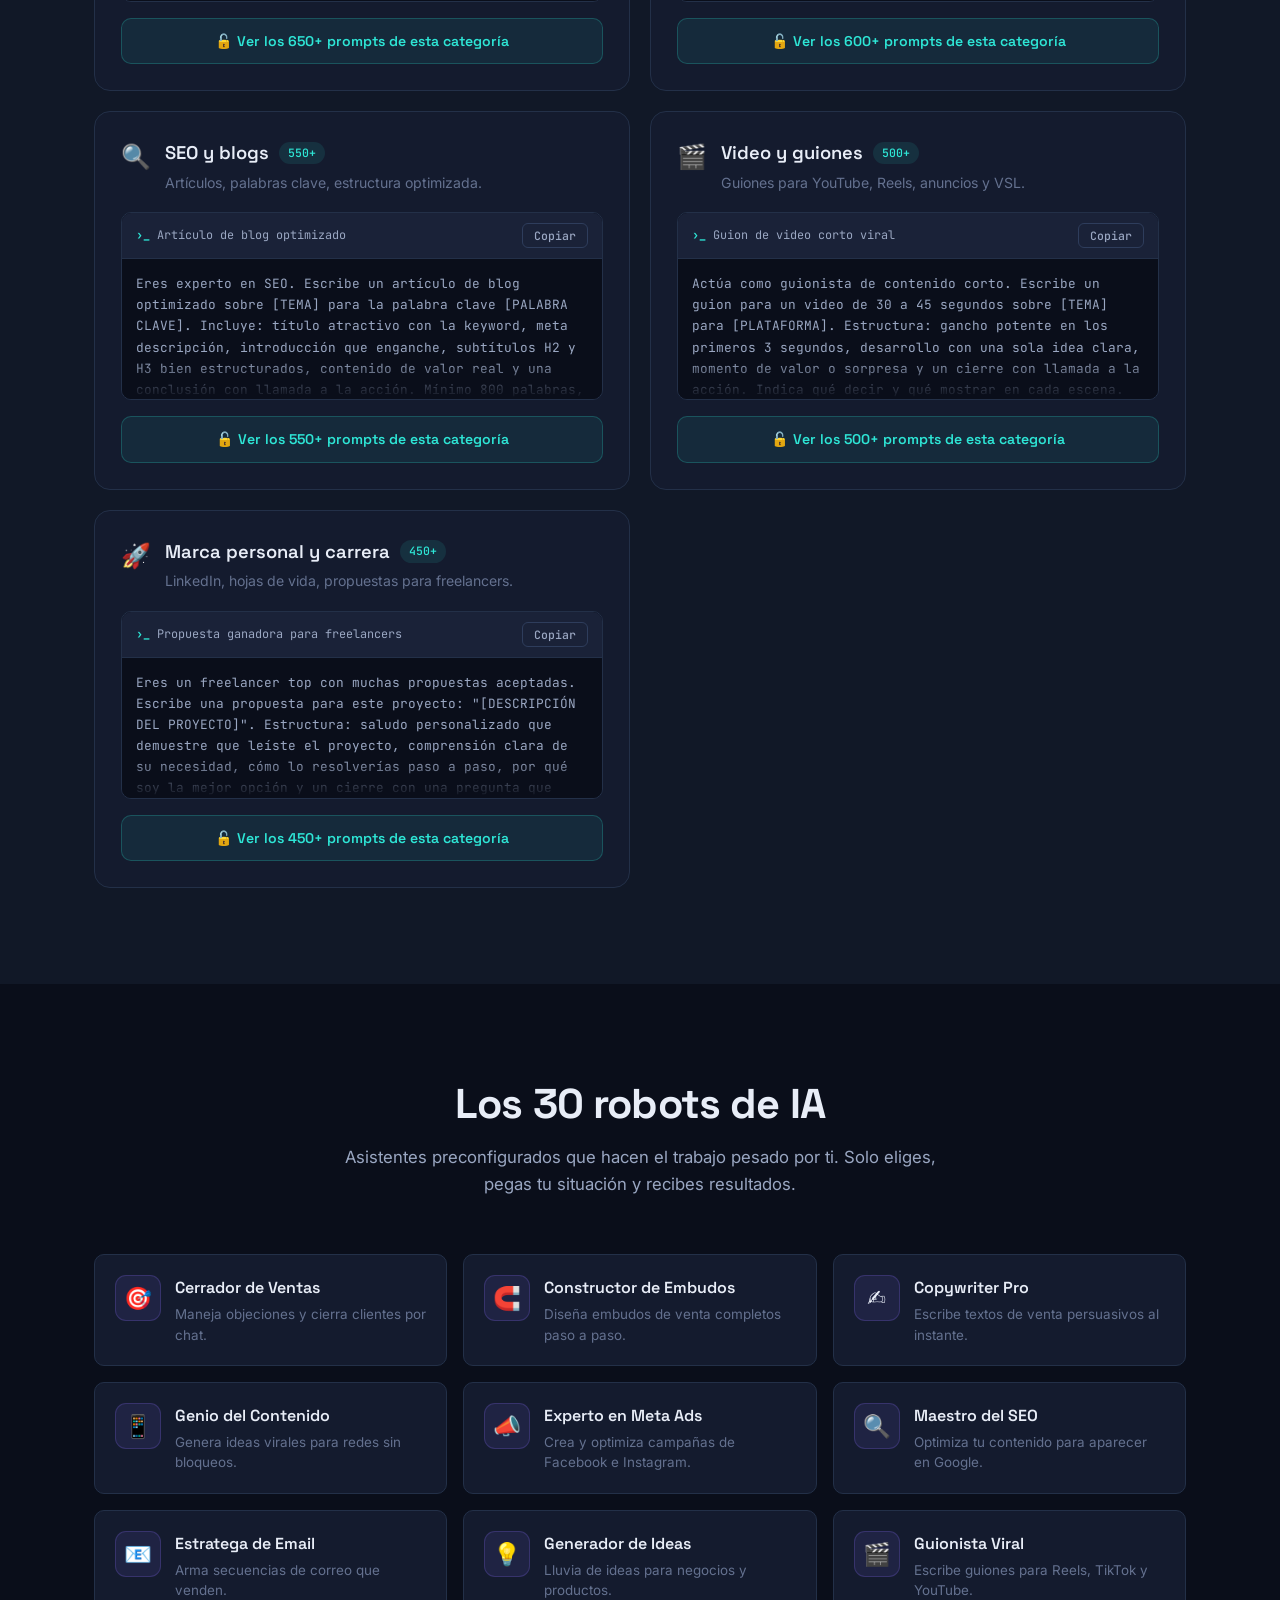
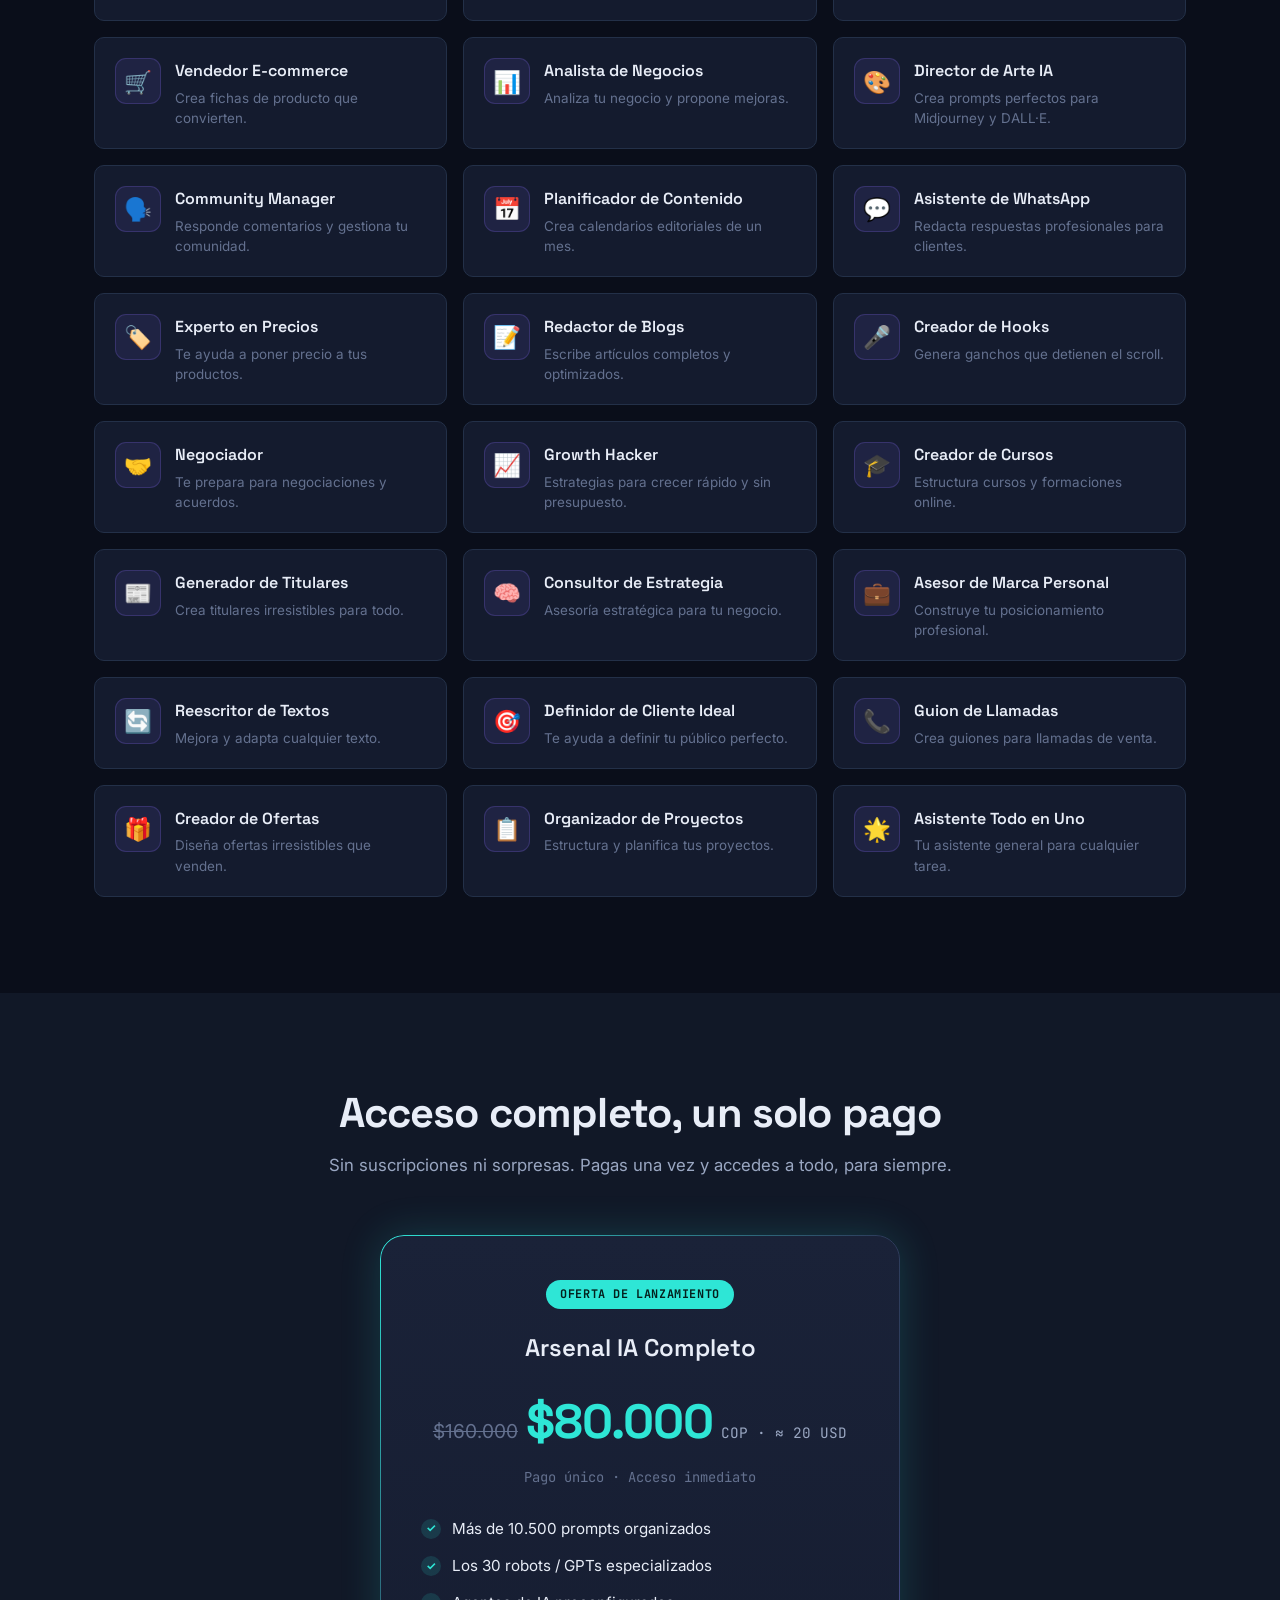
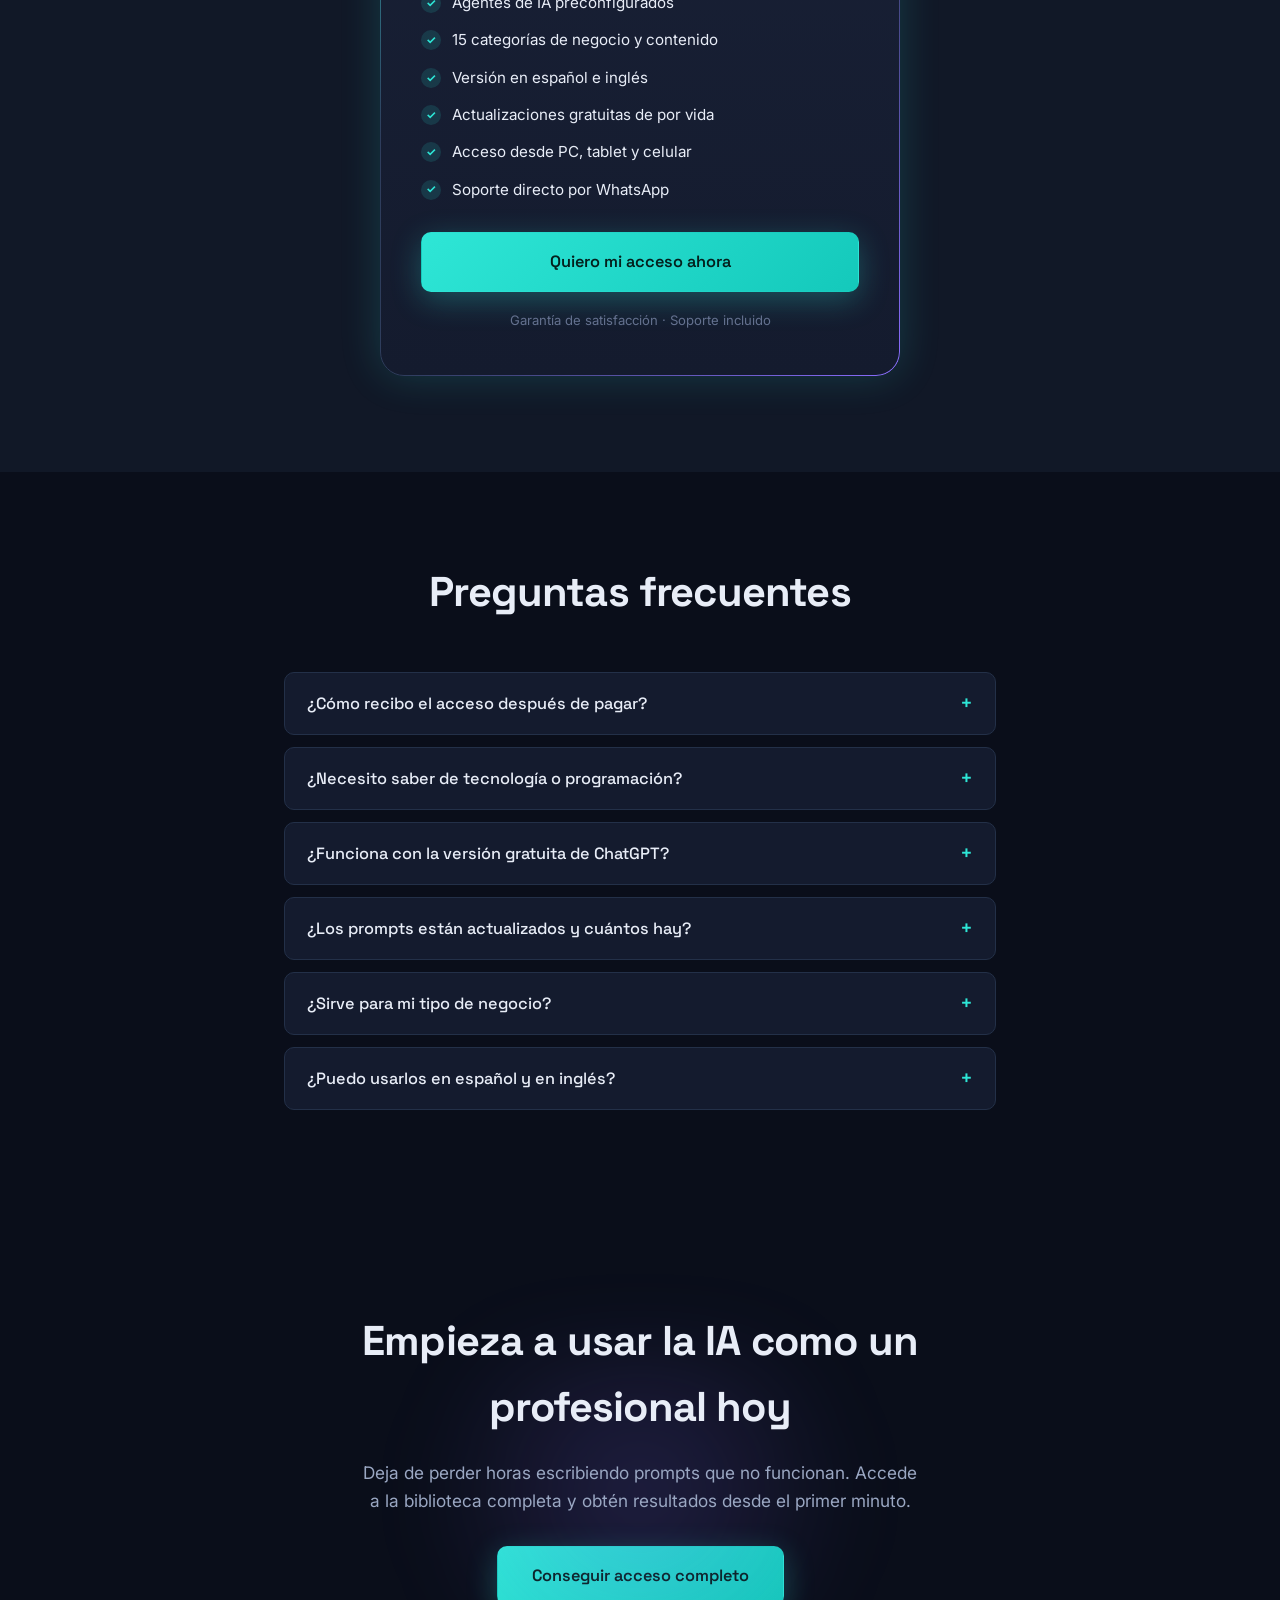
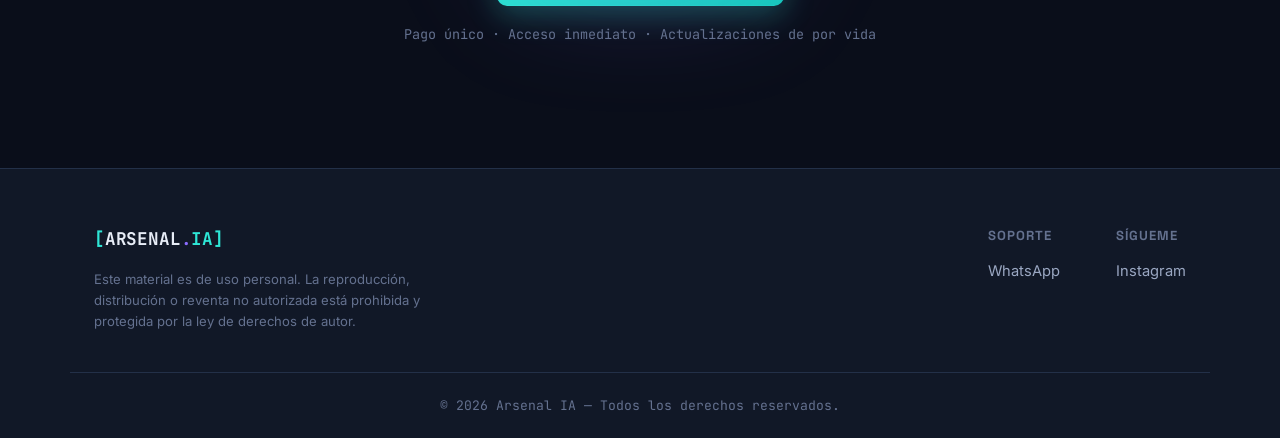
==== commit 0454eb6d: "Add files via upload" ====
--- a/index.html
+++ b/index.html
@@ -49,6 +49,7 @@
         <a href="#pricing" class="btn btn-primary btn-lg" data-i18n="hero.ctaPrimary"></a>
         <a href="#benefits" class="btn btn-ghost btn-lg" data-i18n="hero.ctaSecondary"></a>
       </div>
+      <p class="growth-note" data-i18n="hero.growthNote"></p>
       <div class="hero-stats">
         <div class="stat"><span class="stat-num" data-i18n="hero.stat1num"></span><span class="stat-label" data-i18n="hero.stat1label"></span></div>
         <div class="stat"><span class="stat-num" data-i18n="hero.stat2num"></span><span class="stat-label" data-i18n="hero.stat2label"></span></div>
--- a/styles.css
+++ b/styles.css
@@ -173,7 +173,13 @@
   font-size:clamp(1rem,2vw,1.2rem);
   color:var(--text-dim); max-width:640px; margin:0 auto 38px;
 }
-.hero-cta{ display:flex; gap:14px; justify-content:center; flex-wrap:wrap; margin-bottom:64px; }
+.hero-cta{ display:flex; gap:14px; justify-content:center; flex-wrap:wrap; margin-bottom:32px; }
+.growth-note{
+  max-width:560px; margin:0 auto 56px;
+  font-size:.92rem; color:var(--text-dim);
+  background:rgba(139,108,255,.08); border:1px solid rgba(139,108,255,.22);
+  border-radius:var(--radius-sm); padding:12px 20px; line-height:1.5;
+}
 
 .hero-stats{
   display:grid; grid-template-columns:repeat(4,1fr); gap:20px;
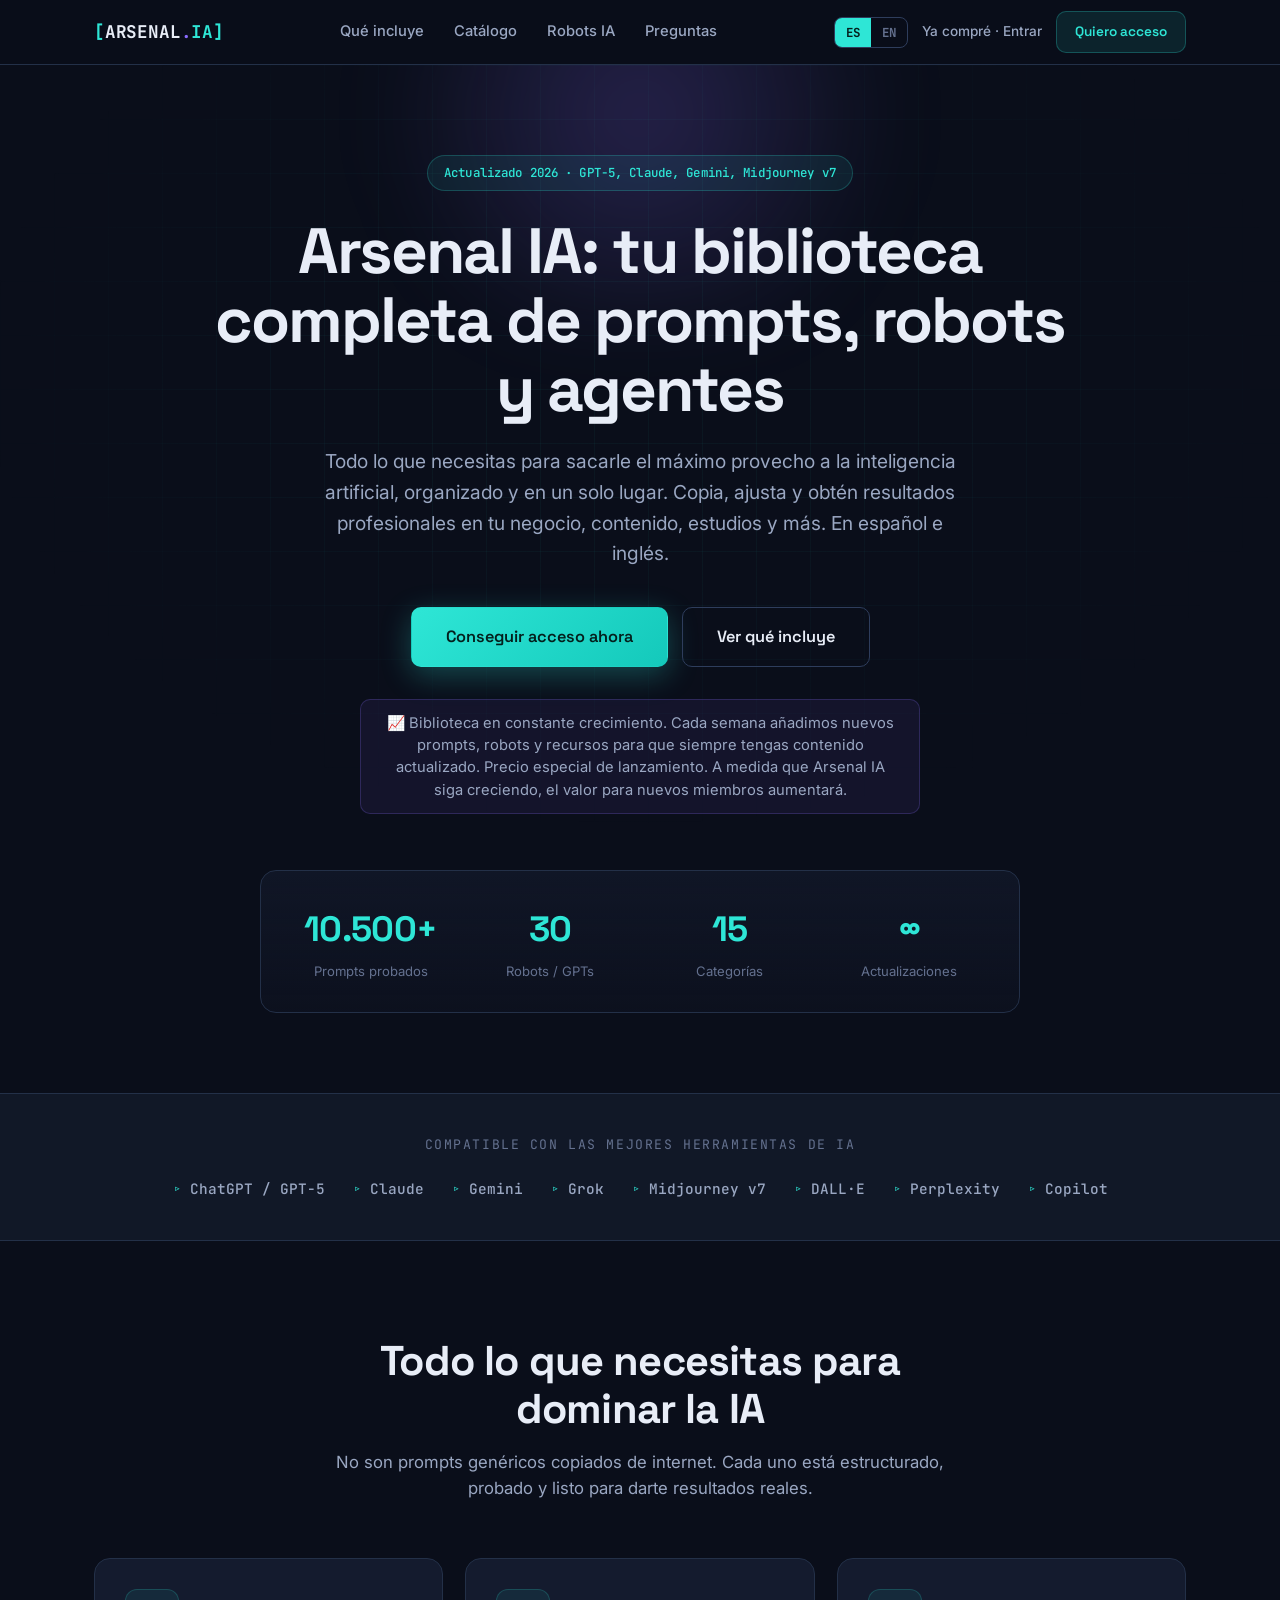
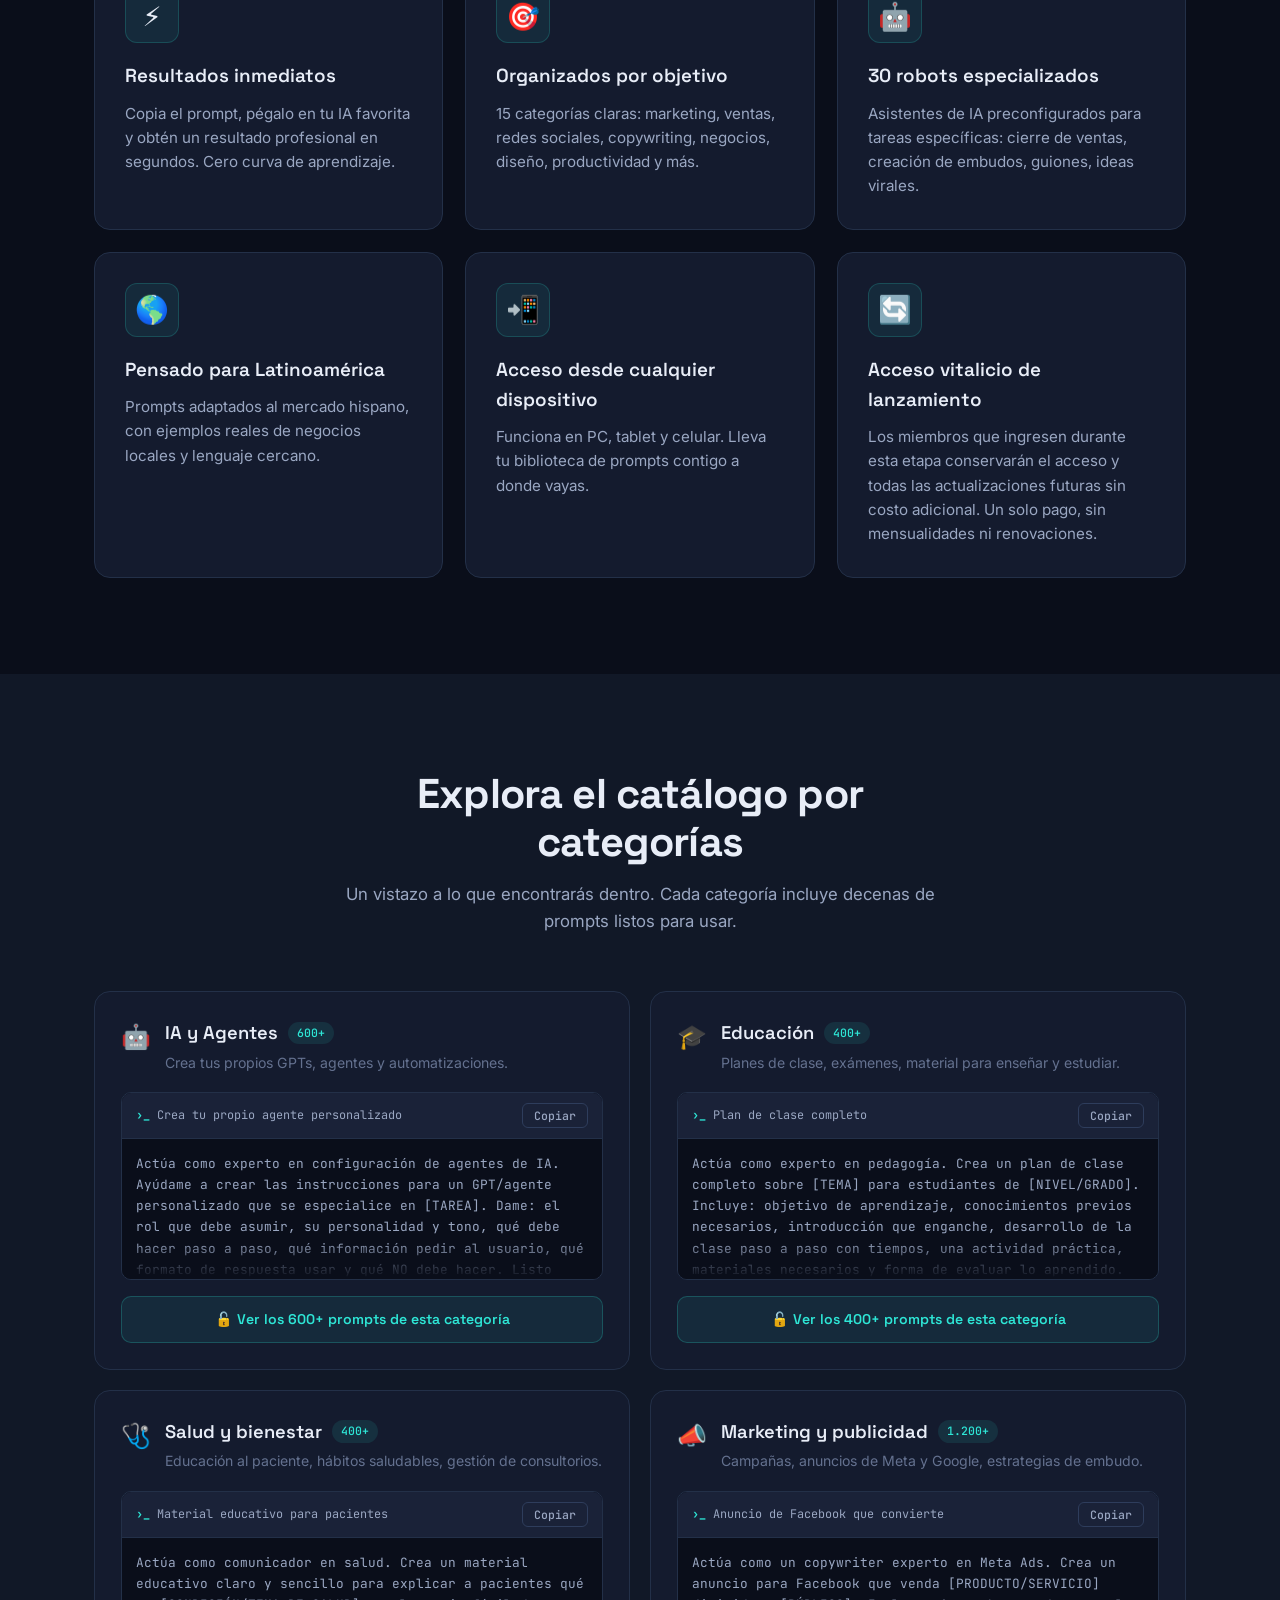
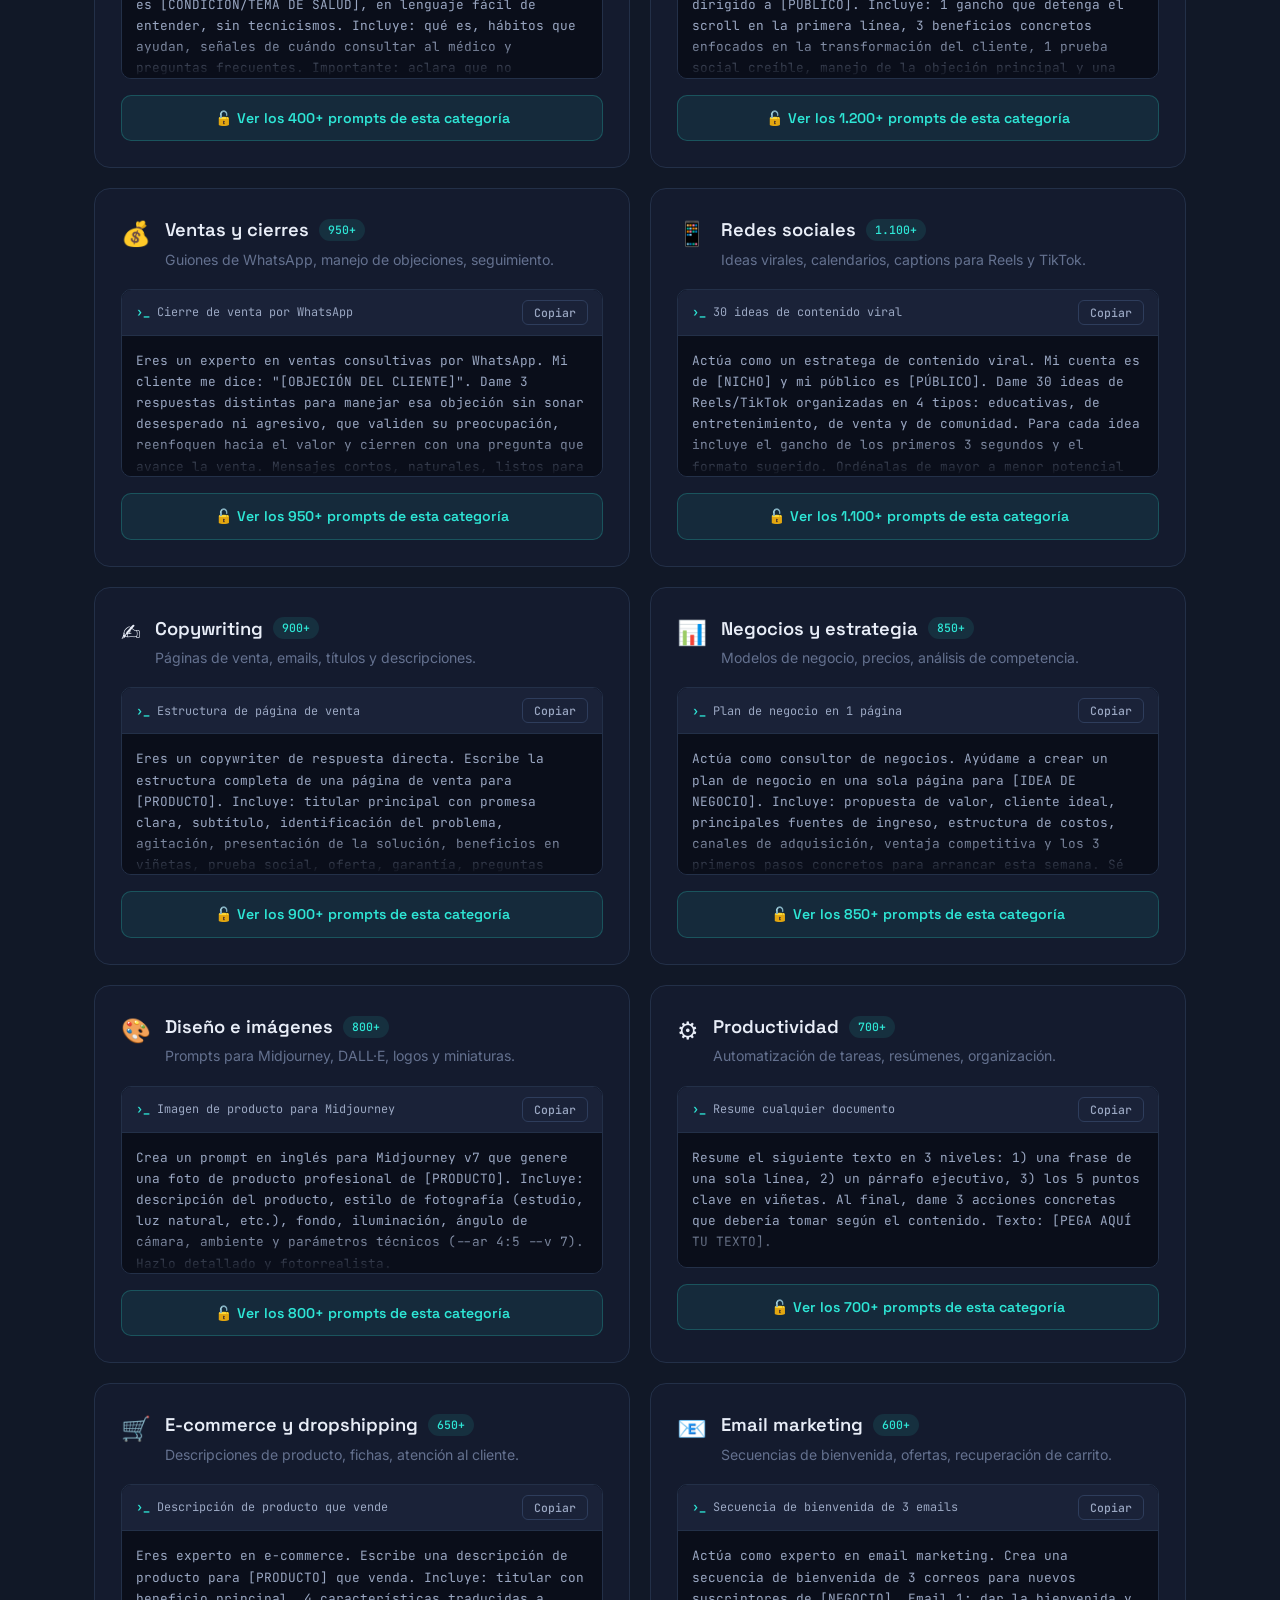
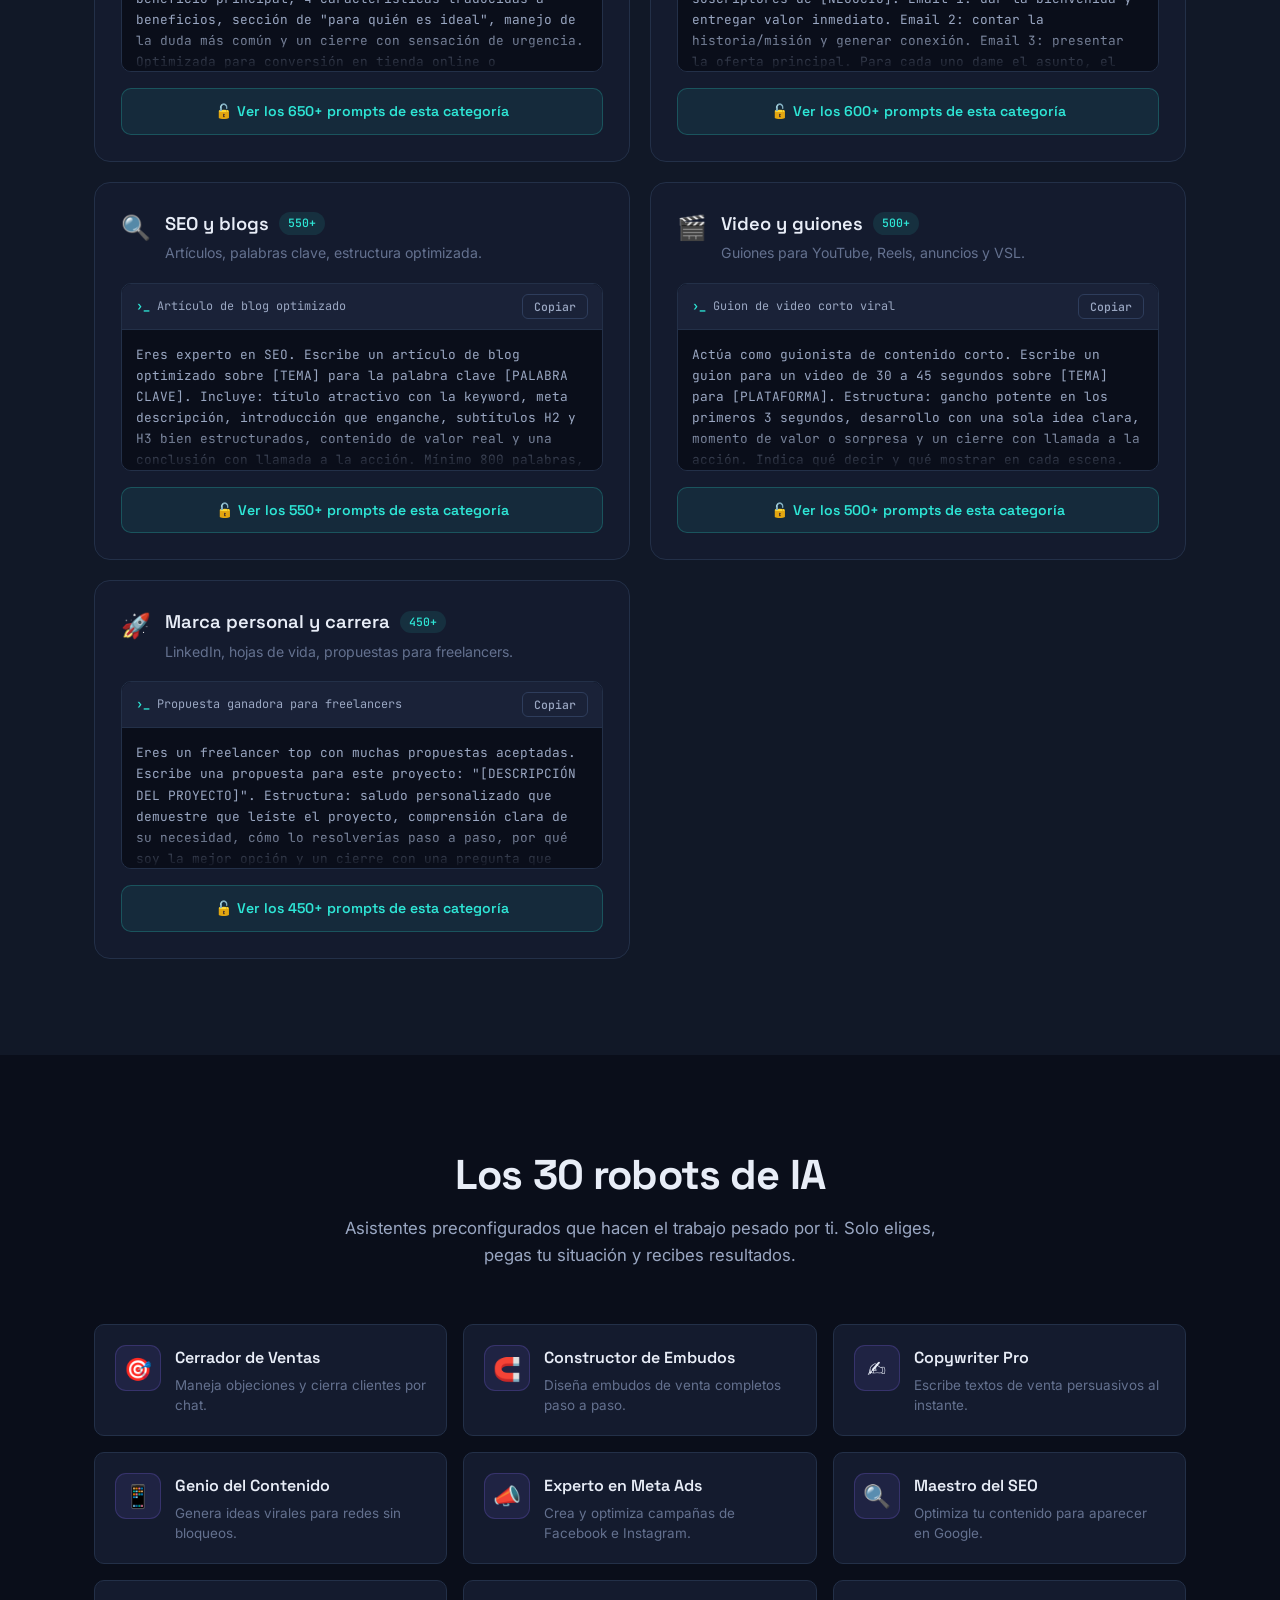
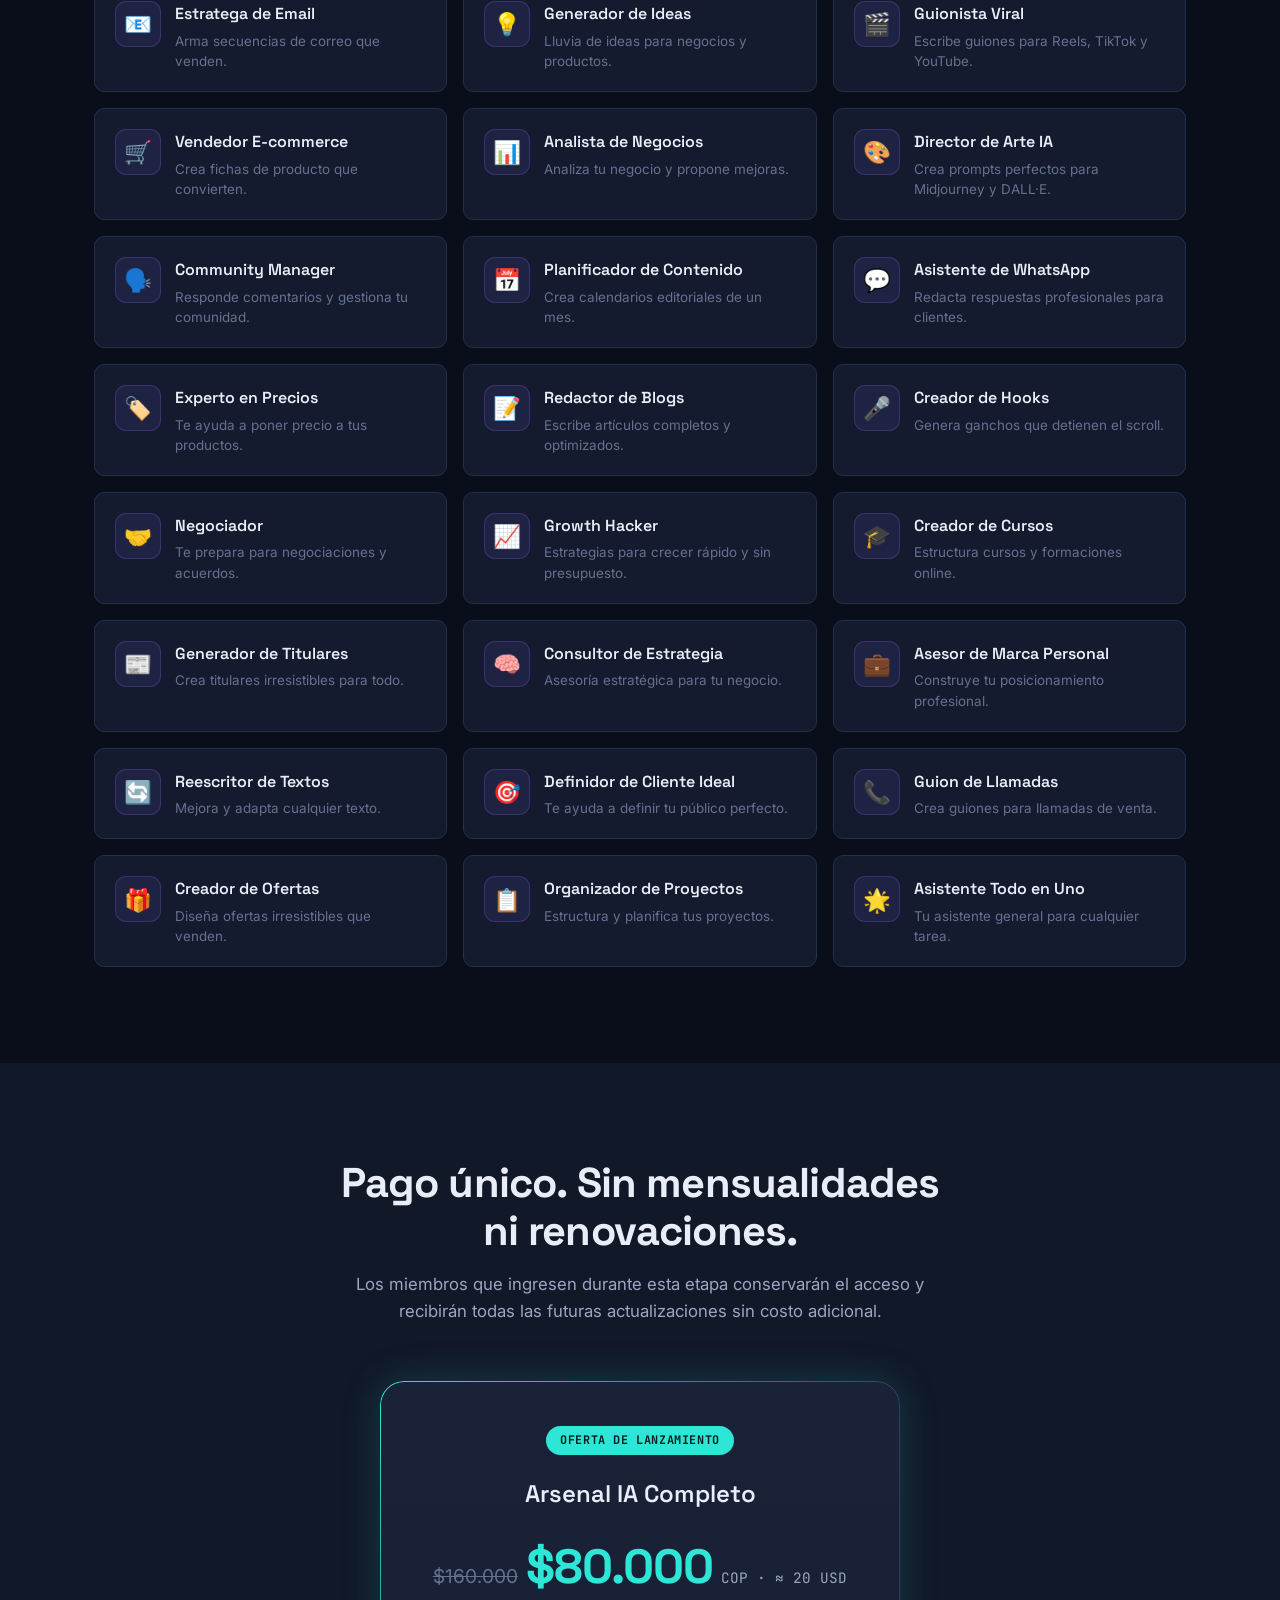
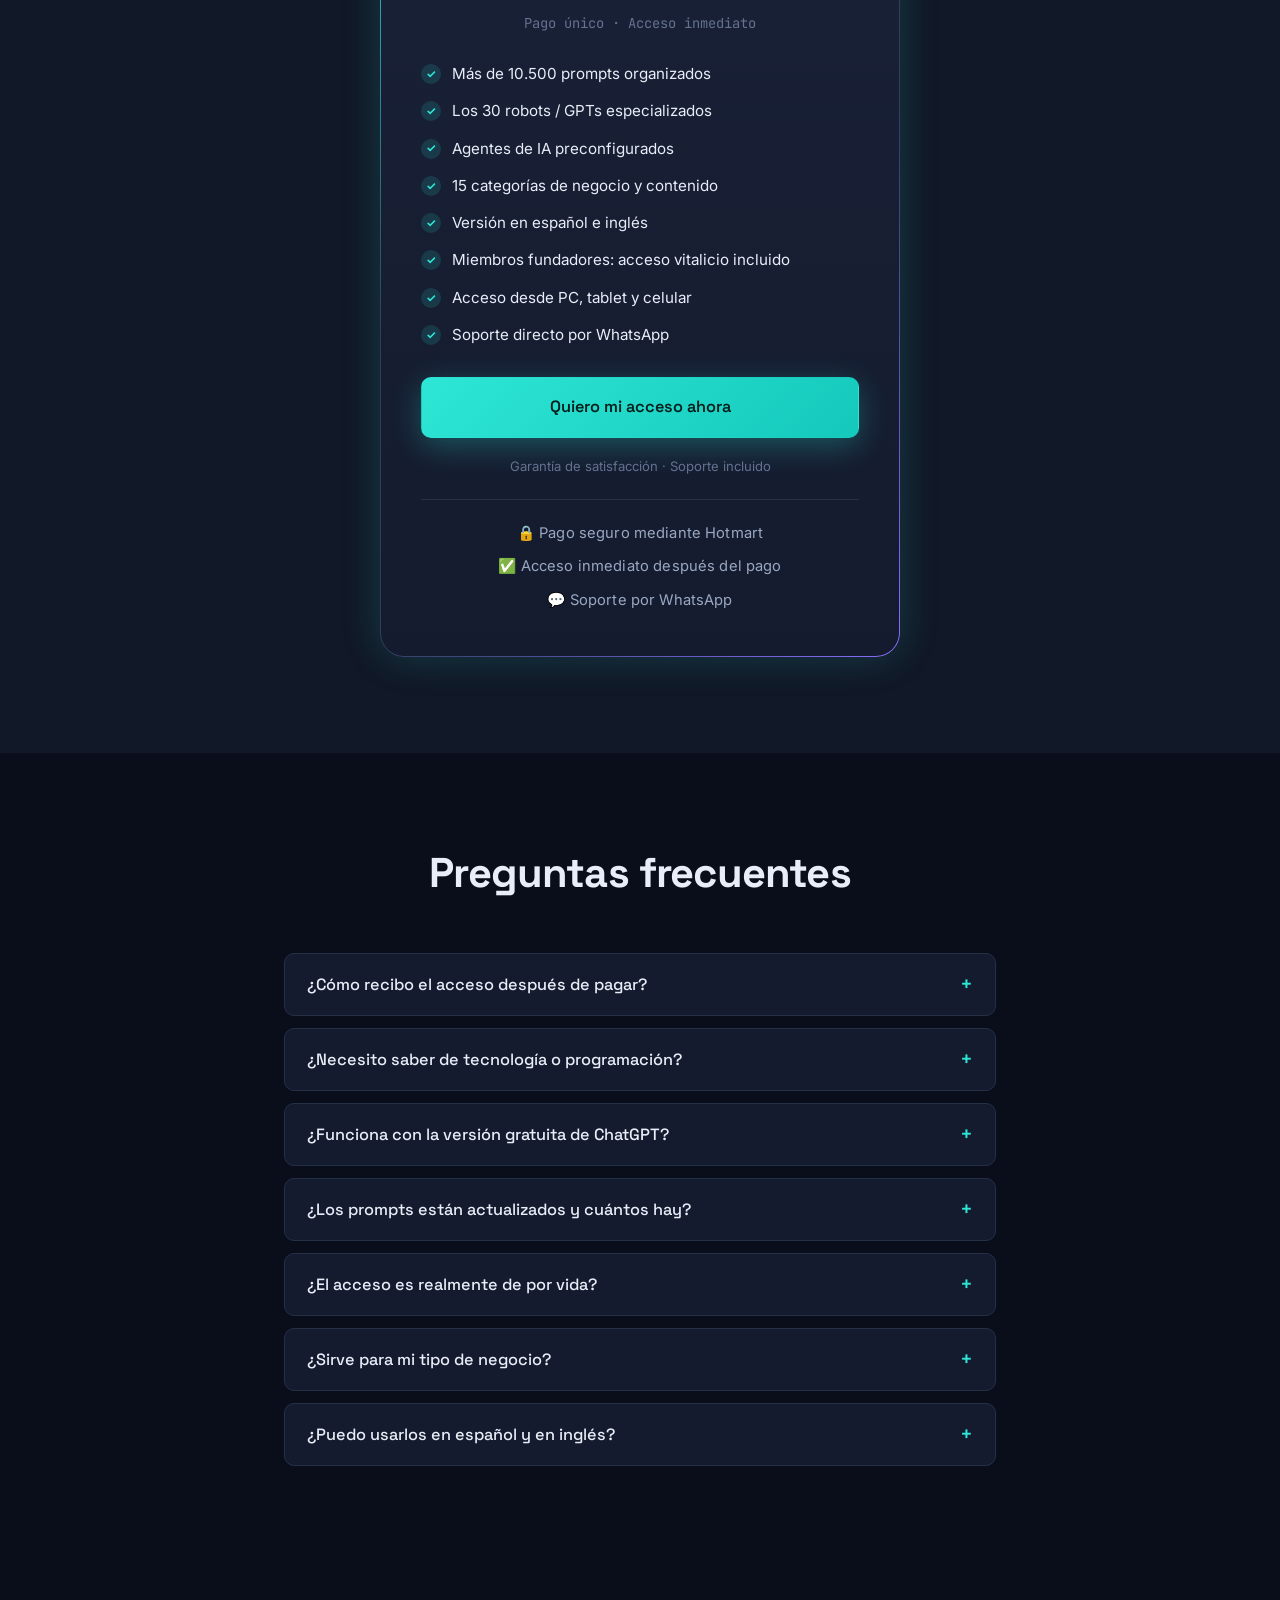
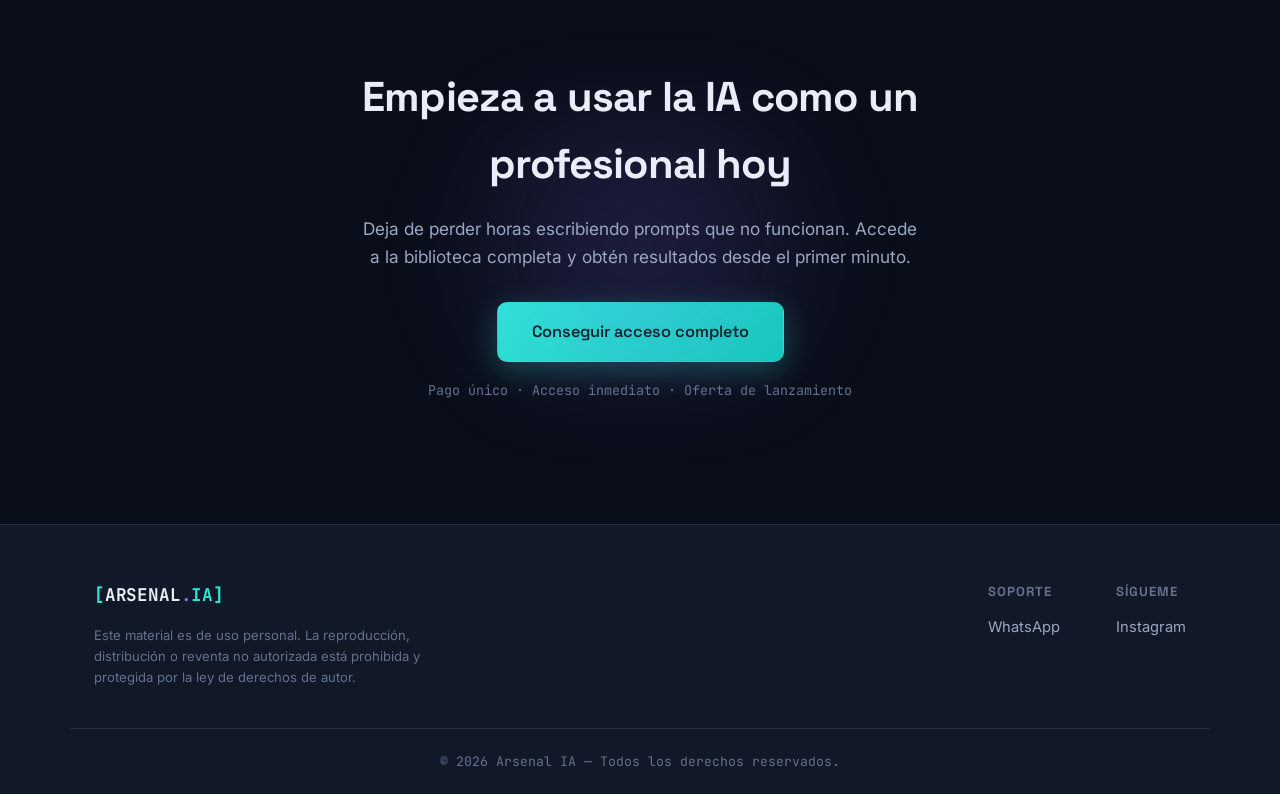
==== commit aaf2127f: "Add files via upload" ====
--- a/index.html
+++ b/index.html
@@ -119,6 +119,11 @@
         <ul class="price-features" id="priceFeatures"></ul>
         <a href="#" class="btn btn-primary btn-lg btn-block" id="buyButton" data-i18n="pricing.cta"></a>
         <p class="price-guarantee" data-i18n="pricing.guarantee"></p>
+        <div class="trust-badges">
+          <span data-i18n="pricing.trust1"></span>
+          <span data-i18n="pricing.trust2"></span>
+          <span data-i18n="pricing.trust3"></span>
+        </div>
       </div>
     </div>
   </section>
@@ -169,52 +174,6 @@
   <!-- ====== STICKY MOBILE CTA ====== -->
   <a href="#" class="sticky-cta" id="stickyCta" data-i18n="nav.cta"></a>
 
-  <!-- ====== VENTANA DE PAGO ====== -->
-  <div class="pay-overlay" id="payOverlay" hidden>
-    <div class="pay-modal">
-      <button class="pay-close" id="payClose" aria-label="Cerrar">×</button>
-      <span class="pay-badge" data-i18n="pay.badge"></span>
-      <h2 class="pay-title" data-i18n="pay.title"></h2>
-      <div class="pay-price">
-        <span class="pay-price-now" data-i18n="pay.price"></span>
-        <span class="pay-price-cur" data-i18n="pay.currency"></span>
-      </div>
-      <p class="pay-sub" data-i18n="pay.sub"></p>
-
-      <div class="pay-steps">
-        <div class="pay-step"><span class="pay-step-num">1</span><span class="pay-step-text" data-i18n="pay.step1"></span></div>
-        <div class="pay-step"><span class="pay-step-num">2</span><span class="pay-step-text" data-i18n="pay.step2"></span></div>
-        <div class="pay-step"><span class="pay-step-num">3</span><span class="pay-step-text" data-i18n="pay.step3"></span></div>
-      </div>
-
-      <div class="pay-methods">
-        <p class="pay-methods-title" data-i18n="pay.methodsTitle"></p>
-        <div class="pay-method">
-          <span class="pay-method-name"><span class="pay-method-ico">🏦</span> Bancolombia <span class="pay-method-type" data-i18n="pay.savings"></span></span>
-          <span class="pay-method-val"><span class="pay-method-num">46619888359</span><button class="pay-copy" data-copy="46619888359"></button></span>
-        </div>
-        <div class="pay-method">
-          <span class="pay-method-name"><span class="pay-method-ico">💜</span> Nequi</span>
-          <span class="pay-method-val"><span class="pay-method-num">3212026859</span><button class="pay-copy" data-copy="3212026859"></button></span>
-        </div>
-        <div class="pay-method">
-          <span class="pay-method-name"><span class="pay-method-ico">❤️</span> Daviplata</span>
-          <span class="pay-method-val"><span class="pay-method-num">3212026859</span><button class="pay-copy" data-copy="3212026859"></button></span>
-        </div>
-        <div class="pay-method">
-          <span class="pay-method-name"><span class="pay-method-ico">🔑</span> Llave Bre-B</span>
-          <span class="pay-method-val"><span class="pay-method-num">3212026859</span><button class="pay-copy" data-copy="3212026859"></button></span>
-        </div>
-      </div>
-
-      <a href="#" class="btn-wa" id="payWhatsapp" target="_blank" rel="noopener">
-        <svg width="20" height="20" viewBox="0 0 24 24" fill="currentColor"><path d="M12.04 2c-5.46 0-9.91 4.45-9.91 9.91 0 1.75.46 3.45 1.32 4.95L2.05 22l5.25-1.38c1.45.79 3.08 1.21 4.74 1.21 5.46 0 9.91-4.45 9.91-9.91S17.5 2 12.04 2zm5.8 14.03c-.24.68-1.2 1.25-1.97 1.41-.53.11-1.22.2-3.55-.76-2.98-1.23-4.9-4.26-5.05-4.46-.15-.2-1.22-1.62-1.22-3.09 0-1.47.77-2.19 1.04-2.49.27-.3.59-.37.79-.37.2 0 .39.001.56.01.18.008.42-.07.66.5.24.58.82 2.01.89 2.16.07.15.12.32.02.52-.1.2-.15.32-.3.5-.15.18-.31.4-.45.53-.15.15-.3.31-.13.6.17.3.76 1.25 1.63 2.03 1.12 1 2.06 1.31 2.36 1.46.3.15.47.12.64-.07.17-.2.74-.86.94-1.16.2-.3.39-.25.66-.15.27.1 1.7.8 1.99.95.3.15.49.22.56.34.07.12.07.7-.17 1.38z"/></svg>
-        <span data-i18n="pay.waButton"></span>
-      </a>
-      <p class="pay-foot" data-i18n="pay.foot"></p>
-    </div>
-  </div>
-
   <!-- ====== TOAST ====== -->
   <div class="toast" id="toast"></div>
 
--- a/styles.css
+++ b/styles.css
@@ -485,3 +485,13 @@
 }
 .btn-wa:hover{ transform:translateY(-2px); box-shadow:0 12px 34px rgba(37,211,102,.45); }
 .pay-foot{ text-align:center; color:var(--text-mute); font-size:.8rem; margin-top:16px; line-height:1.5; }
+
+/* ---------- Sellos de confianza (trust badges) ---------- */
+.trust-badges{
+  display:flex; flex-direction:column; gap:10px; margin-top:22px;
+  padding-top:22px; border-top:1px solid var(--border);
+}
+.trust-badges span{
+  font-size:.92rem; color:var(--text-dim); text-align:center;
+  letter-spacing:.01em;
+}
